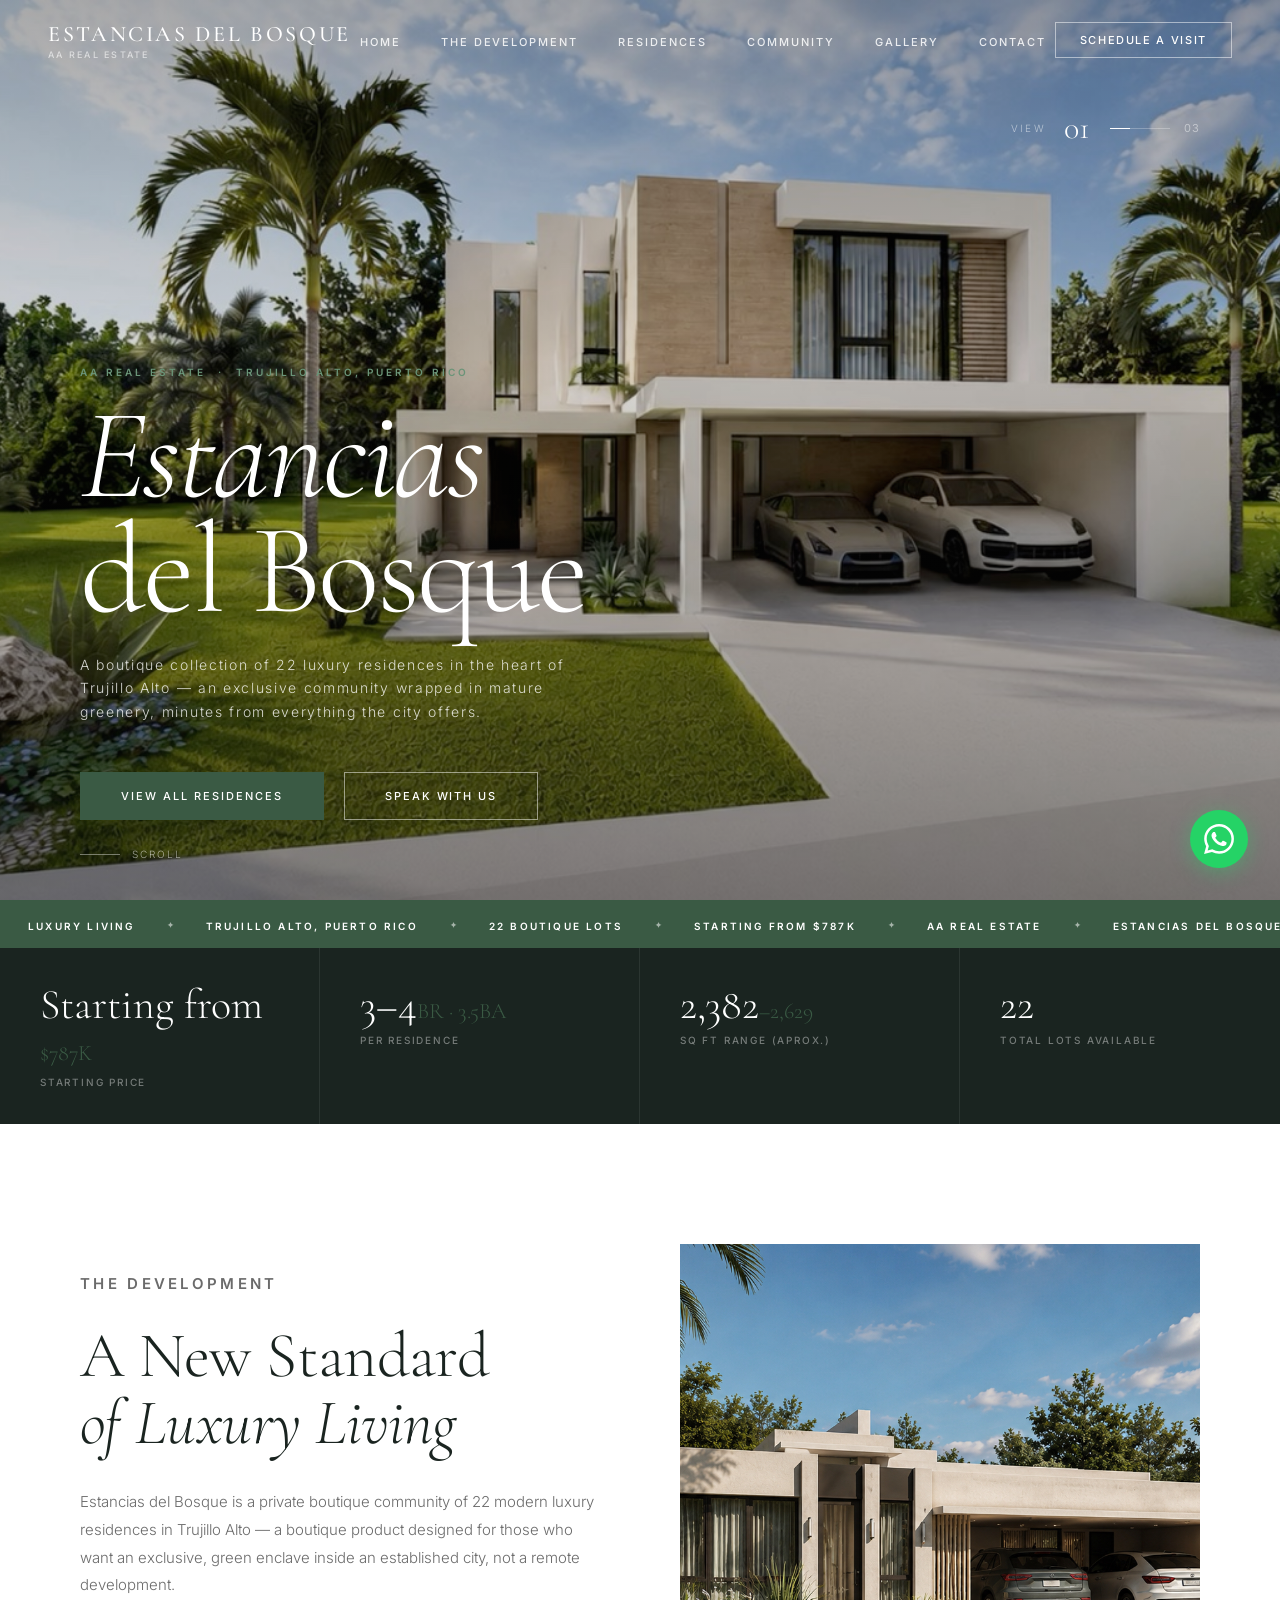
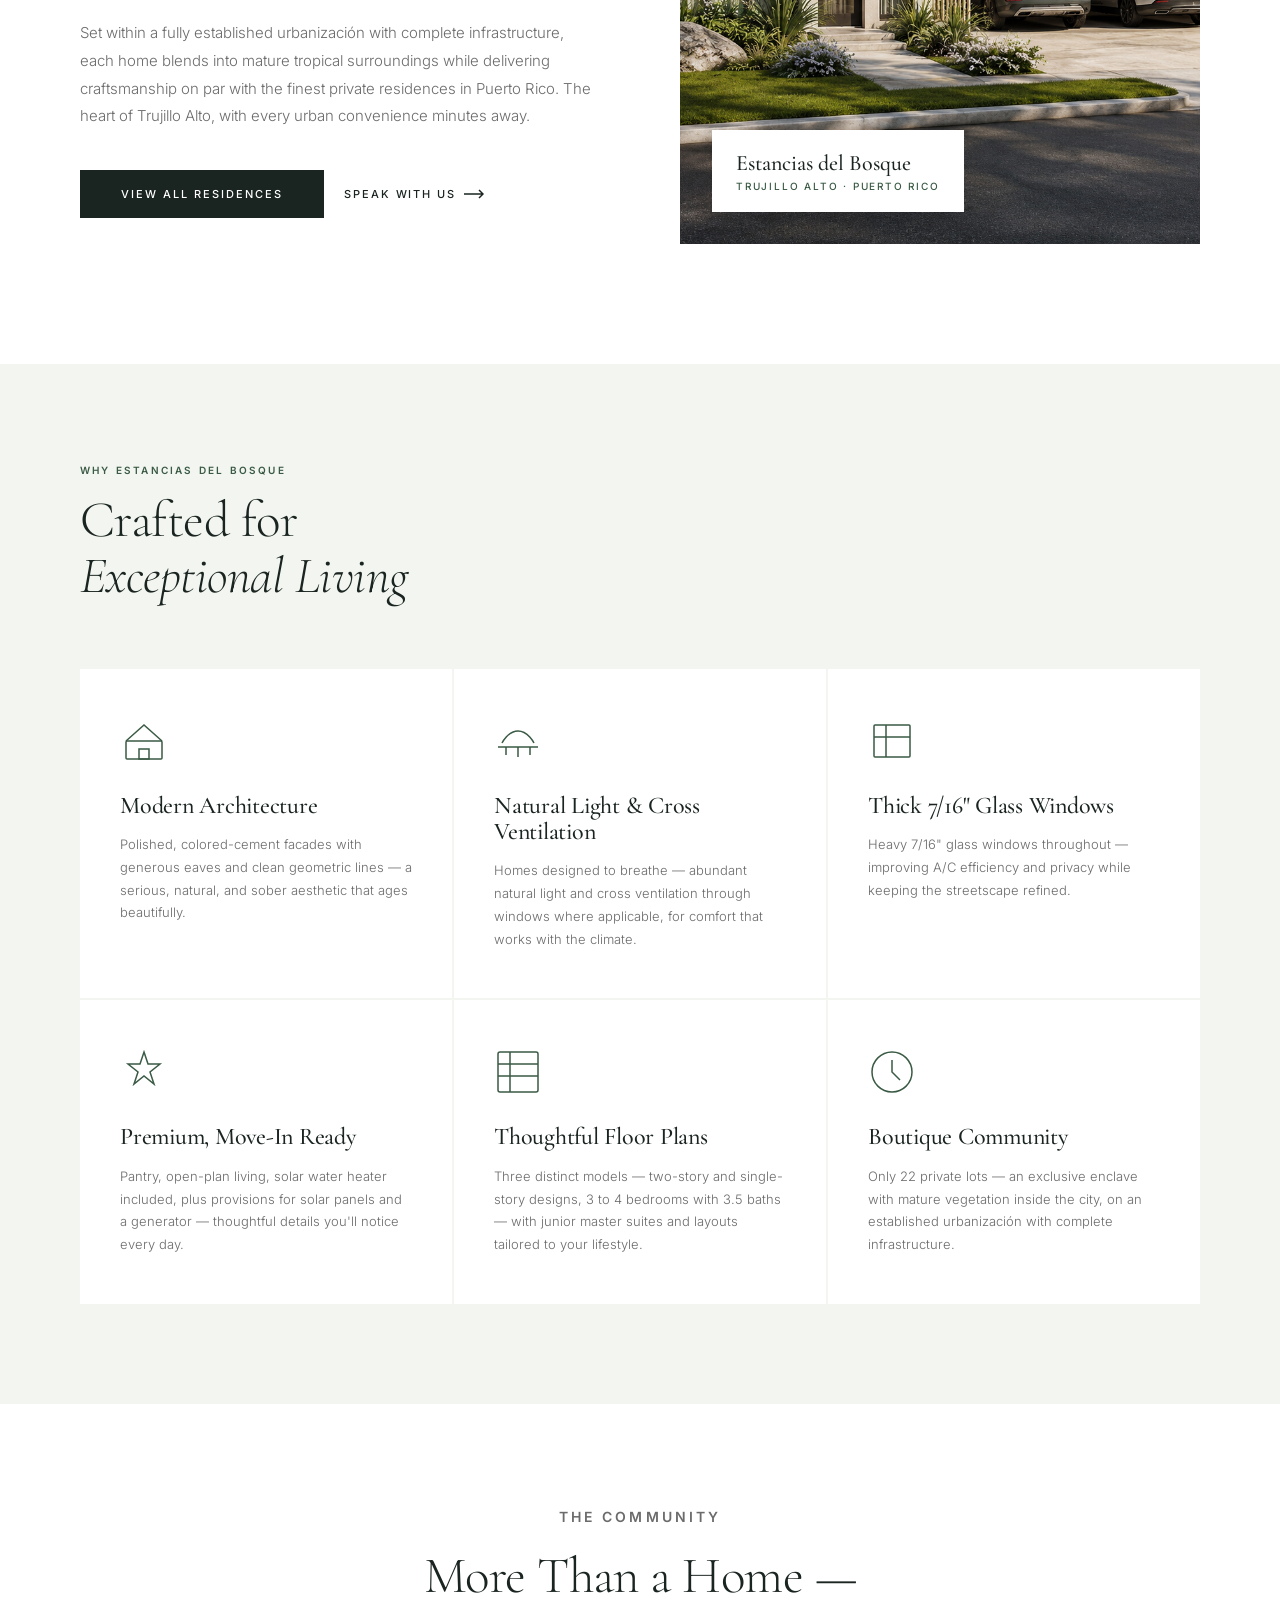
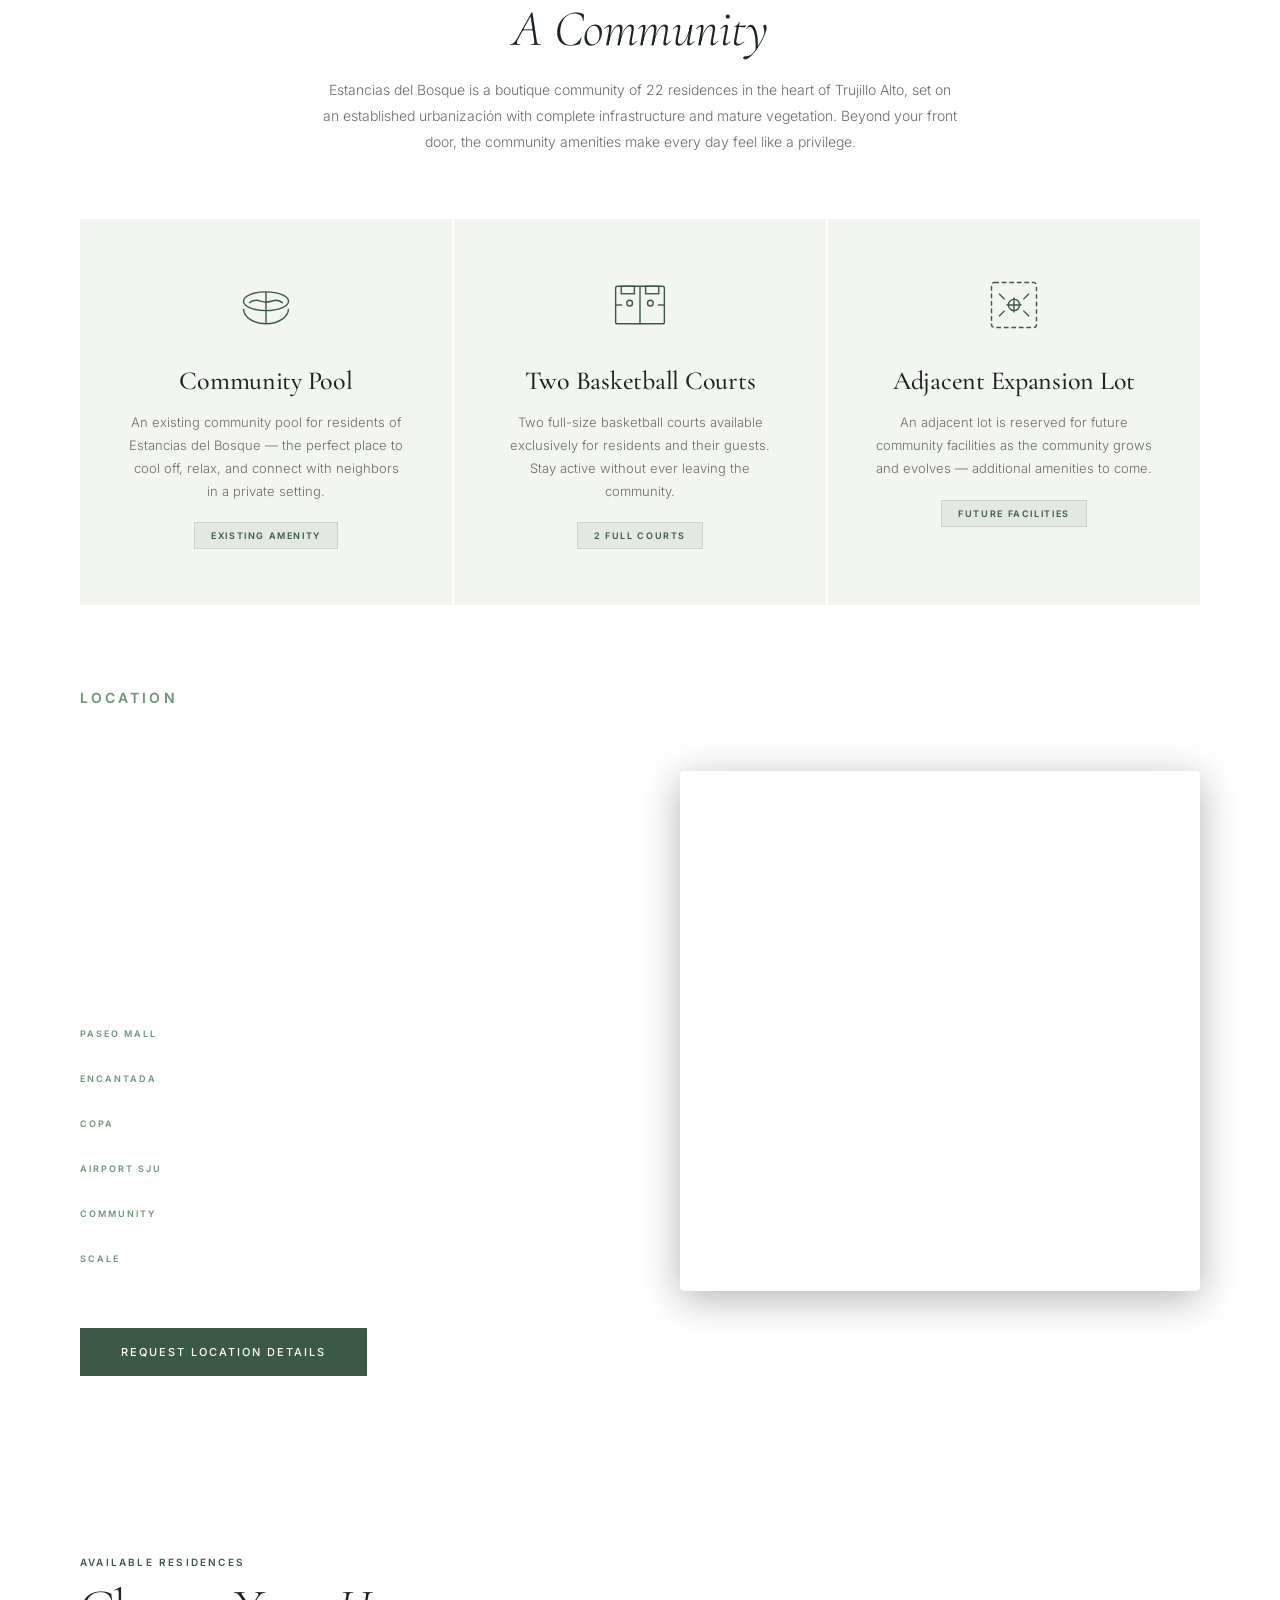
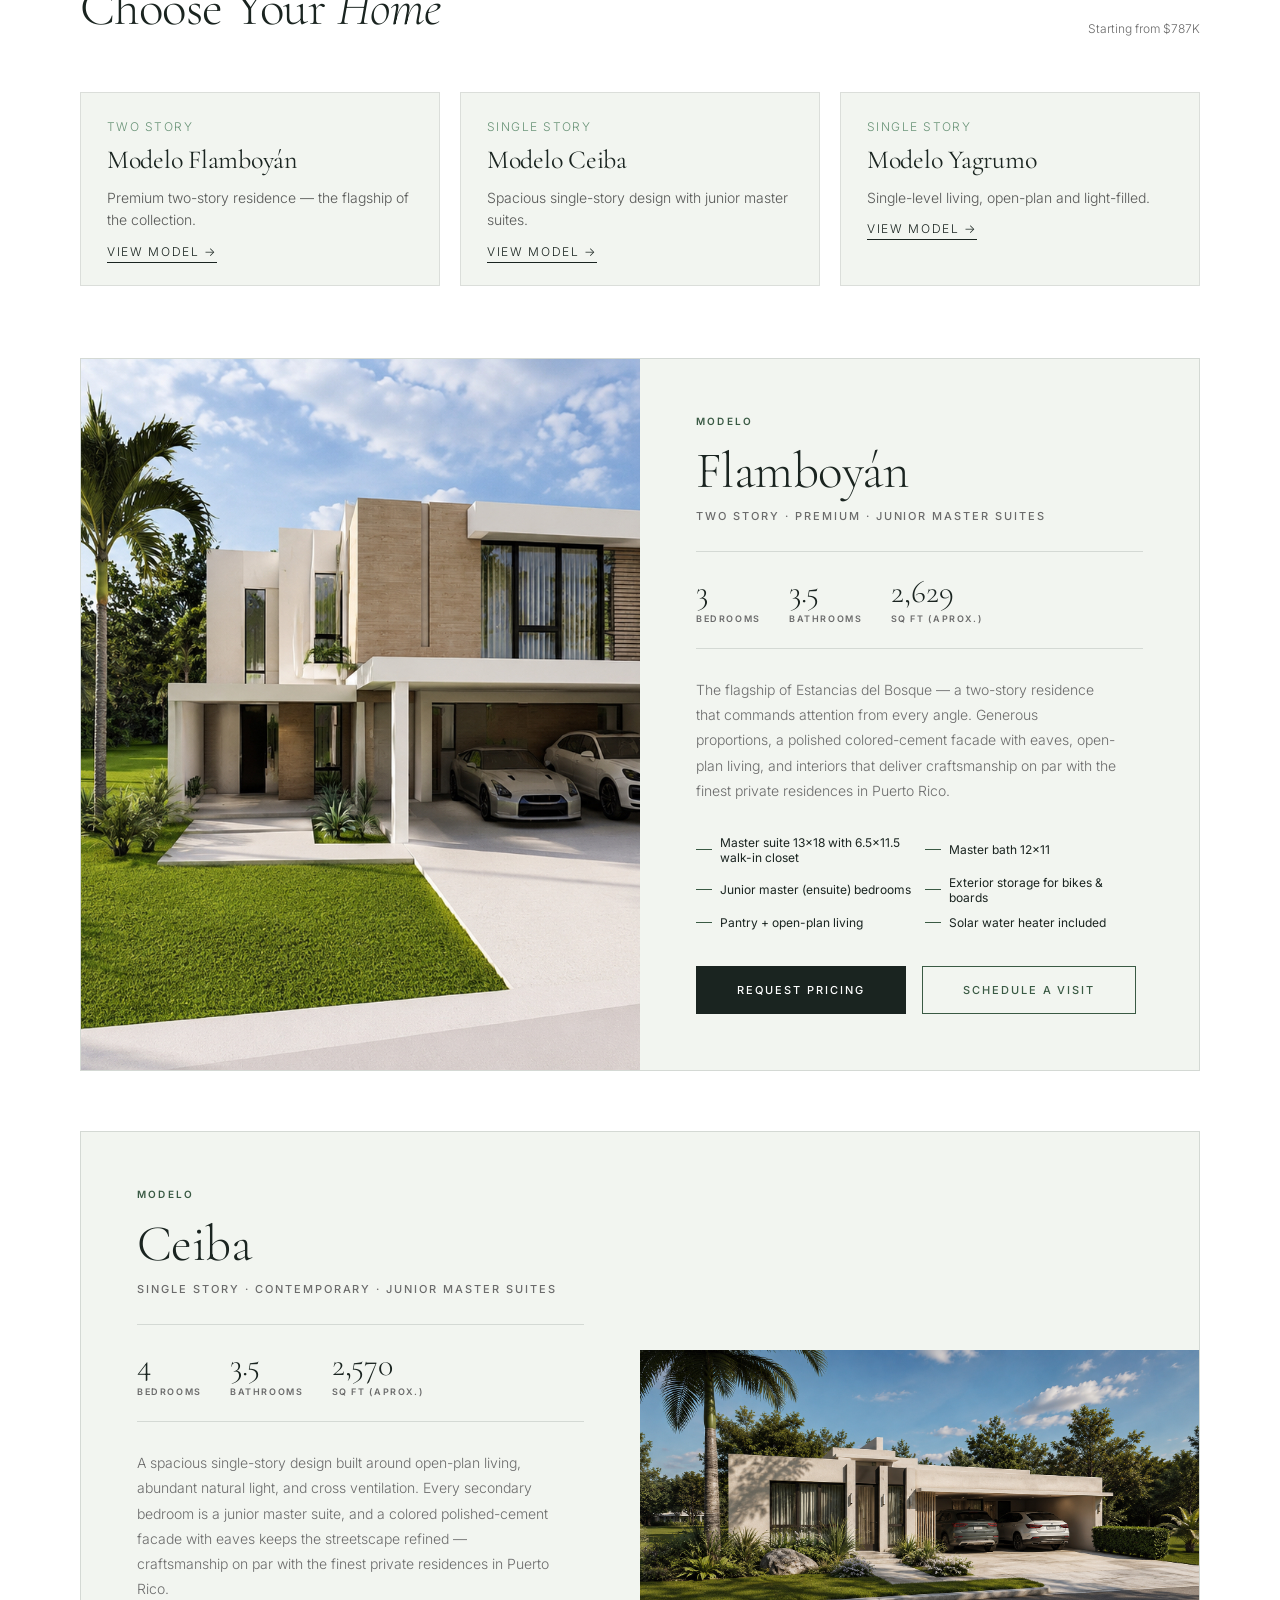
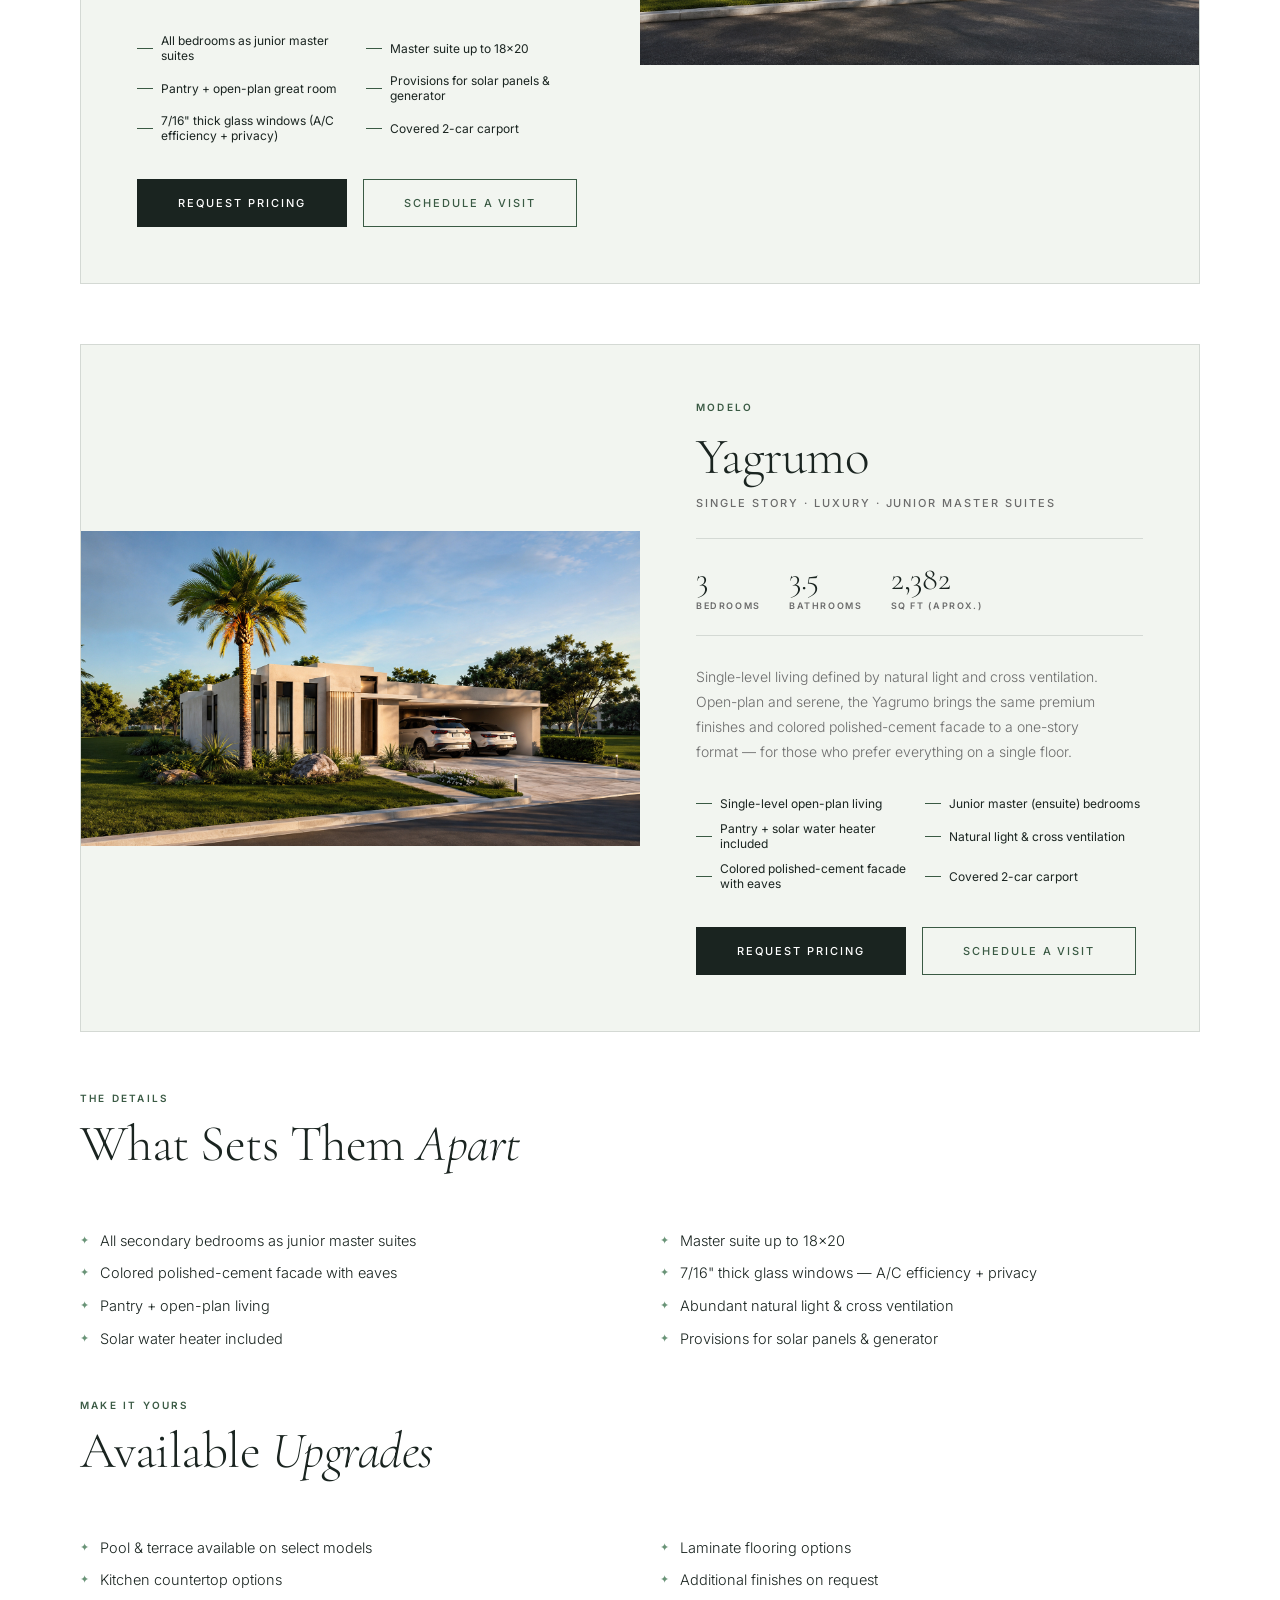
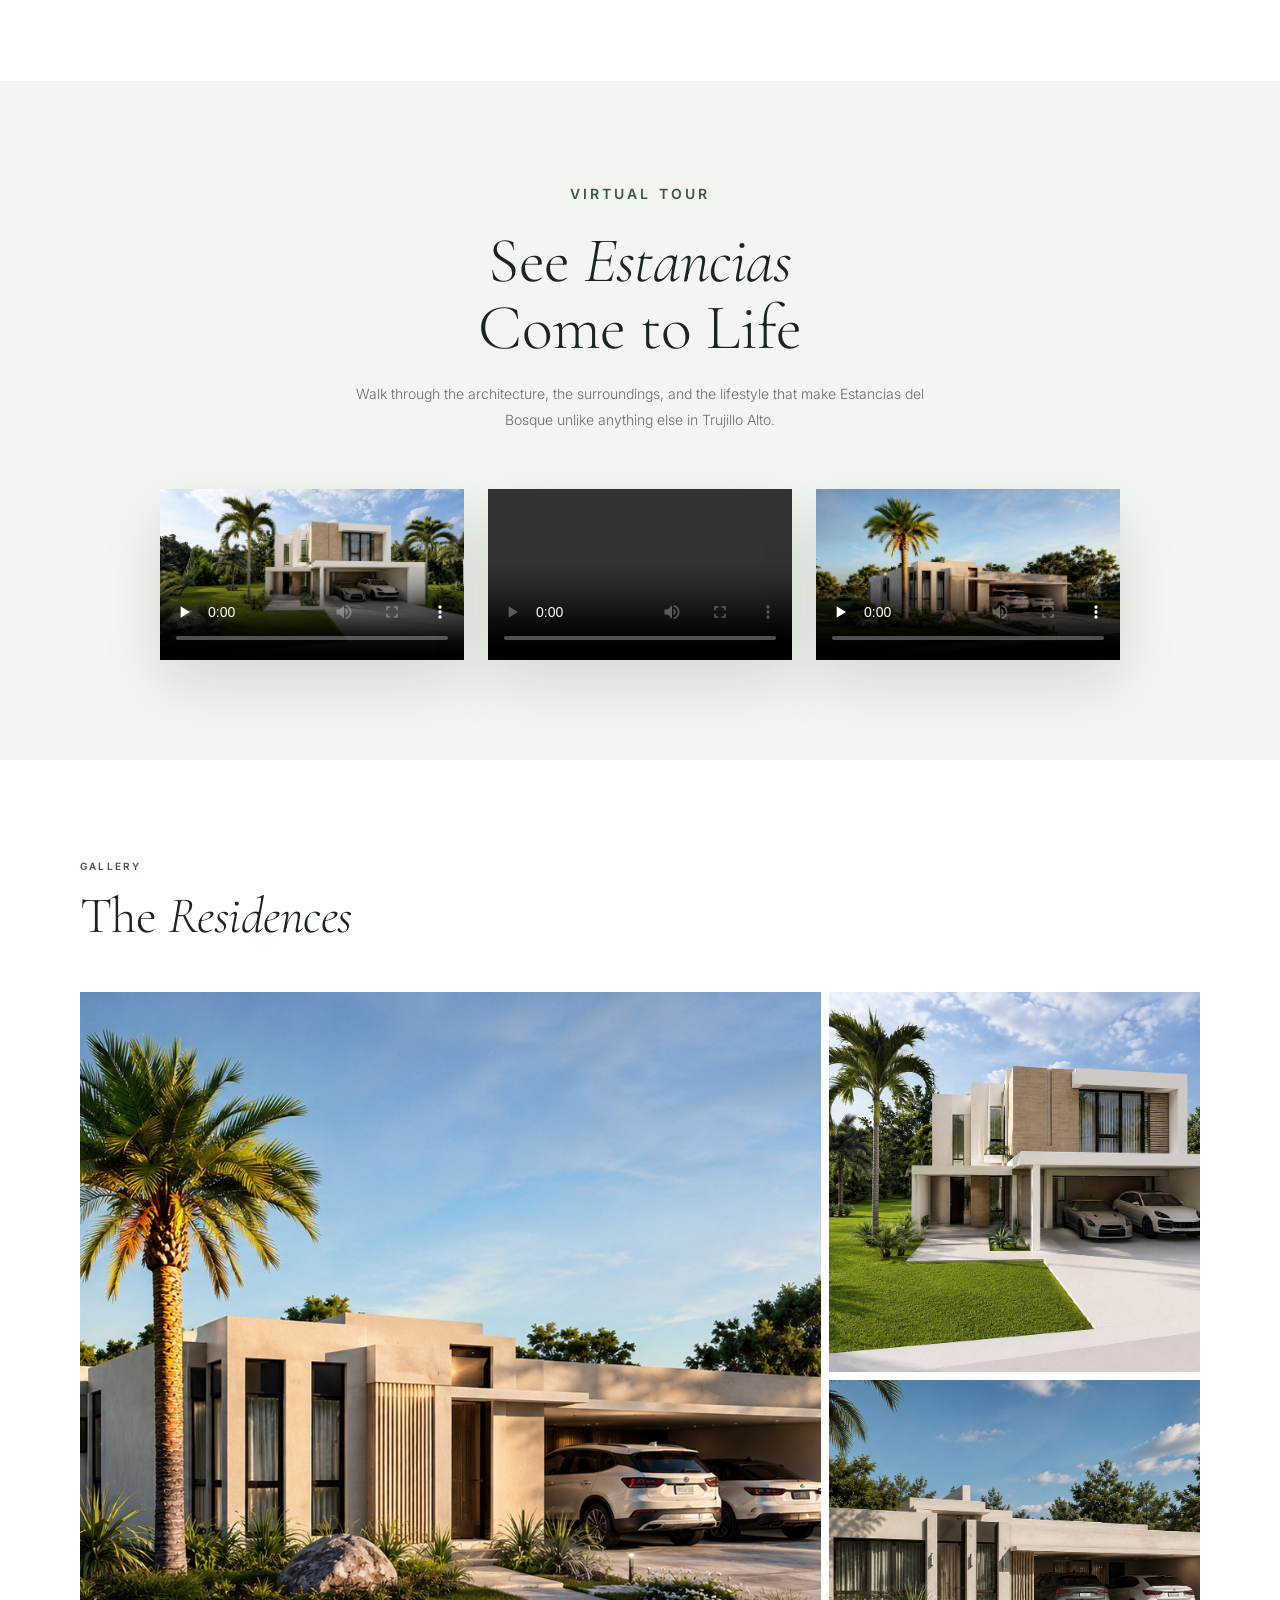
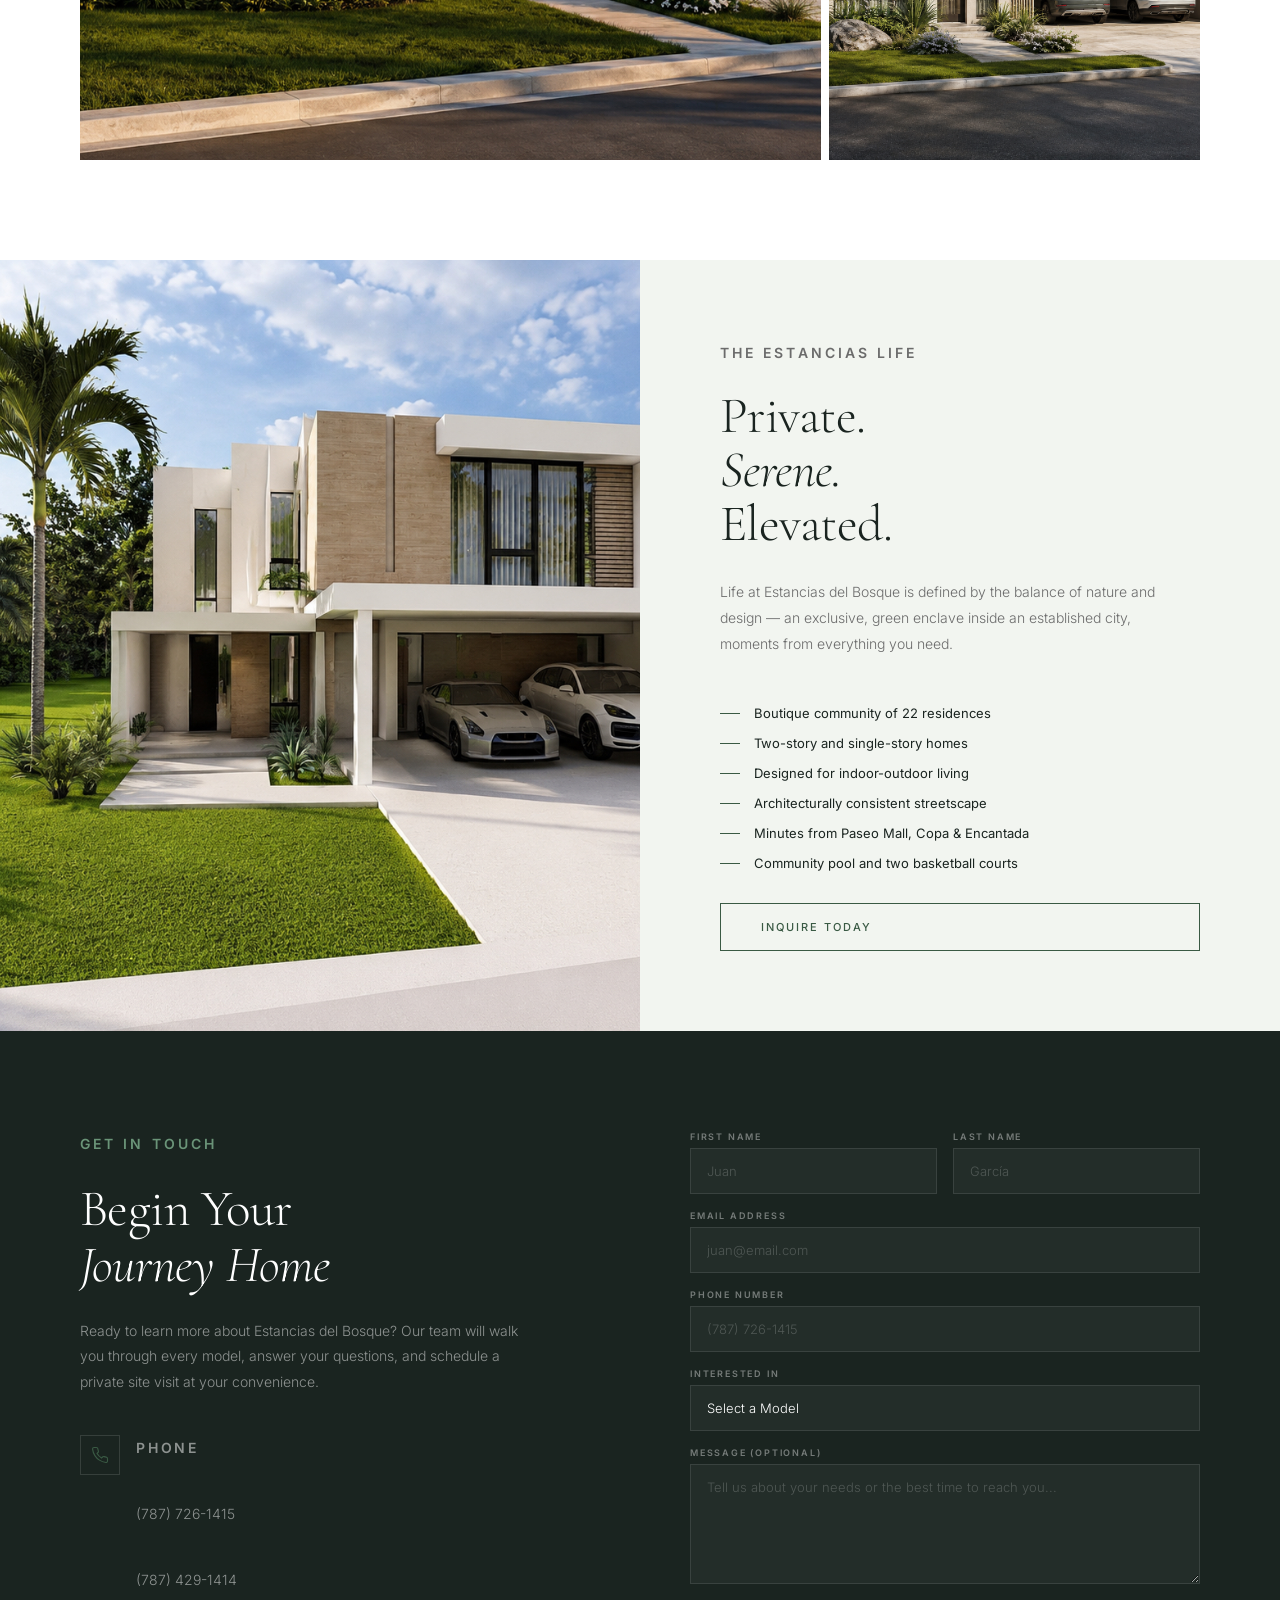
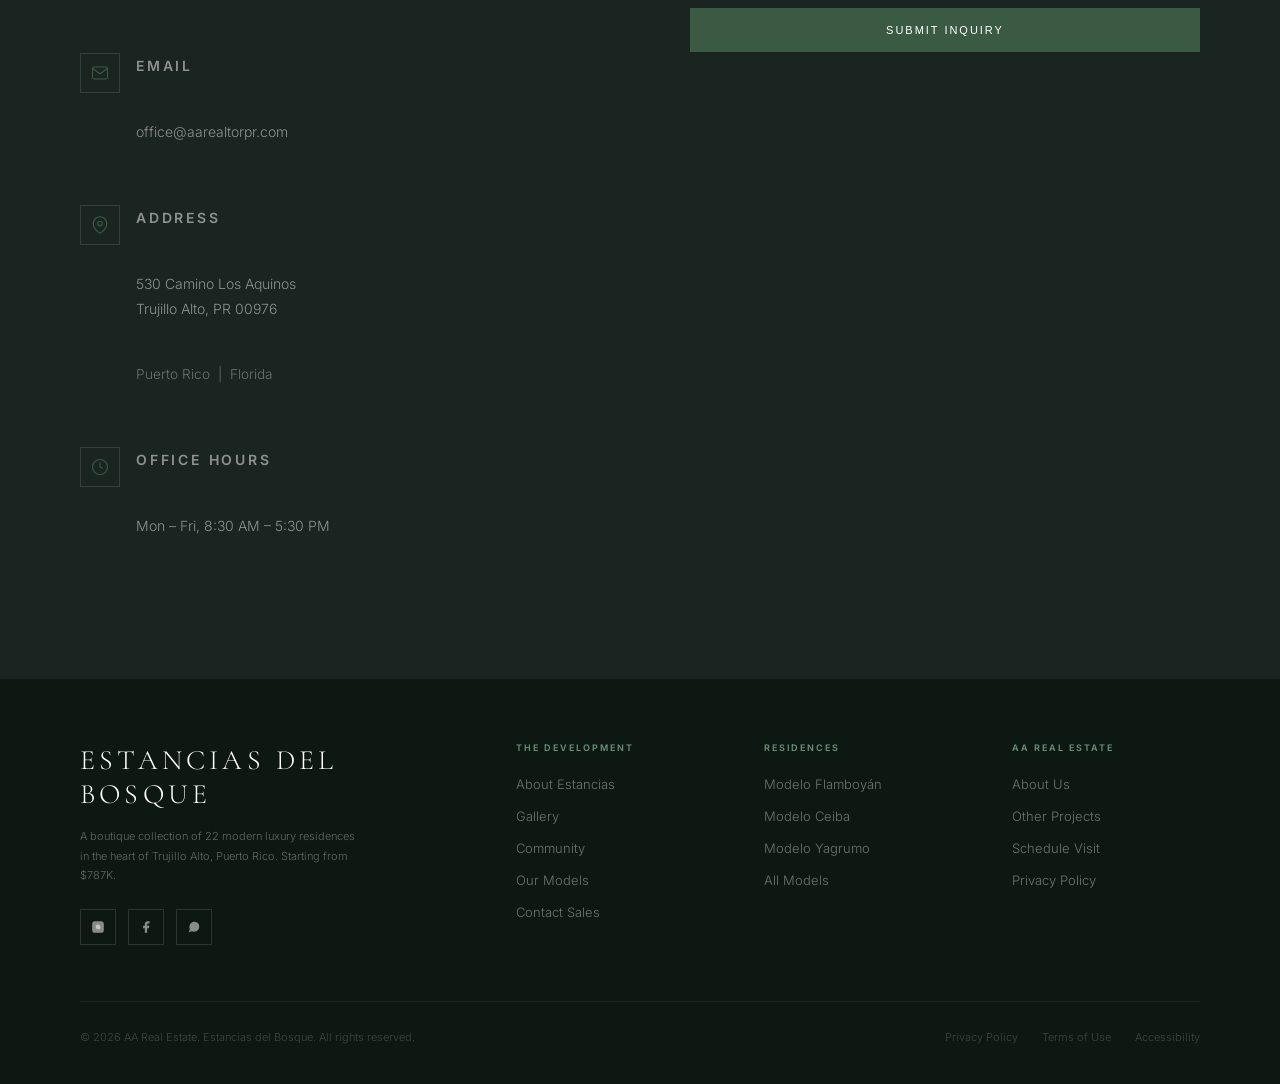
==== index.html @ 3e96c324 "Virtual Tour: remove title text above each video Co-Authored-By: Claude Opus 4.8 <noreply@anthropic." ====
<!DOCTYPE html>
<html lang="en">
<head>
  <meta charset="UTF-8" />
  <meta name="viewport" content="width=device-width, initial-scale=1.0" />
  <title>Estancias del Bosque — Luxury Residences · AA Real Estate</title>
  <meta name="description" content="Estancias del Bosque — A boutique community of 22 modern luxury residences in the heart of Trujillo Alto, Puerto Rico. Starting from $787K. Developed by AA Real Estate." />
  <!-- POR CONFIRMAR: nombre final del proyecto ("Reserve" removido por indicación del cliente) -->
  <link rel="preconnect" href="https://fonts.googleapis.com" />
  <link rel="preconnect" href="https://fonts.gstatic.com" crossorigin />
  <link rel="stylesheet" href="https://fonts.googleapis.com/css2?family=Cormorant+Garamond:ital,wght@0,300;0,400;0,500;0,600;1,300;1,400&family=Inter:wght@300;400;500;600&display=swap" />
  <link rel="stylesheet" href="css/style.css" />
  <link rel="stylesheet" href="css/listings.css" />
</head>
<body id="top">

  <!-- ============ PRELOADER ============ -->
  <div class="preloader" id="preloader">
    <div class="preloader-inner">
      <div class="preloader-logo">
        <span class="pl-el">E</span><span class="pl-el">s</span><span class="pl-el">t</span><span class="pl-el">a</span><span class="pl-el">n</span><span class="pl-el">c</span><span class="pl-el">i</span><span class="pl-el">a</span><span class="pl-el">s</span>
      </div>
      <div class="preloader-sub">del Bosque · AA Real Estate</div>
      <div class="preloader-bar"><div class="preloader-bar-fill" id="preloaderBar"></div></div>
    </div>
  </div>

  <!-- ============ NAVIGATION ============ -->
  <nav class="nav" id="nav">
    <a href="#top" class="nav-logo">
      <span class="nav-logo-main">Estancias del Bosque</span>
      <span class="nav-logo-sub">AA Real Estate</span>
    </a>
    <ul class="nav-links">
      <li><a href="#top">Home</a></li>
      <li><a href="#about">The Development</a></li>
      <li><a href="#residences">Residences</a></li>
      <li><a href="#community">Community</a></li>
      <li><a href="#gallery">Gallery</a></li>
      <li><a href="#contact">Contact</a></li>
    </ul>
    <a href="#contact" class="nav-cta">Schedule a Visit</a>
    <button class="nav-hamburger" id="navHamburger" aria-label="Menu">
      <span></span><span></span><span></span>
    </button>
  </nav>
  <div class="mobile-menu" id="mobileMenu">
    <ul>
      <li><a href="#top" onclick="closeMobile()">Home</a></li>
      <li><a href="#about" onclick="closeMobile()">The Development</a></li>
      <li><a href="#residences" onclick="closeMobile()">Residences</a></li>
      <li><a href="#community" onclick="closeMobile()">Community</a></li>
      <li><a href="#gallery" onclick="closeMobile()">Gallery</a></li>
      <li><a href="#contact" onclick="closeMobile()">Contact</a></li>
      <li><a href="#contact" class="mobile-cta" onclick="closeMobile()">Schedule a Visit</a></li>
    </ul>
  </div>

  <!-- ============ HERO ============ -->
  <section class="hero">
    <video class="hero-video" id="heroVideo" autoplay muted loop playsinline poster="images/tour-two-story-poster.jpg">
      <source src="images/hero.mp4" type="video/mp4">
    </video>
    <div class="hero-slides" id="heroSlides">
      <div class="hero-slide active">
        <img src="images/render-1.jpeg" alt="Estancias del Bosque — Streetscape" />
      </div>
      <div class="hero-slide">
        <img src="images/render-3.jpeg" alt="Estancias del Bosque — Residence" />
      </div>
      <div class="hero-slide">
        <img src="images/render-2.jpeg" alt="Estancias del Bosque — Private Garden" />
      </div>
    </div>
    <div class="hero-overlay"></div>

    <div class="hero-content">
      <p class="hero-eyebrow">AA Real Estate &nbsp;·&nbsp; Trujillo Alto, Puerto Rico</p>
      <h1 class="hero-title"><em>Estancias</em><br>del Bosque</h1>
      <p class="hero-subtitle">A boutique collection of 22 luxury residences in the heart of Trujillo Alto — an exclusive community wrapped in mature greenery, minutes from everything the city offers.</p>
      <div class="hero-actions">
        <a href="#residences" class="btn-primary">View All Residences</a>
        <a href="#contact" class="btn-outline">Speak With Us</a>
      </div>
    </div>

    <div class="hero-scroll">
      <div class="hero-scroll-line"></div>
      Scroll
    </div>

    <!-- Slide counter relocated to top-right with a clear label (was an unlabeled number bottom-right) -->
    <div class="hero-counter hero-counter--top">
      <span class="hero-counter-label">View</span>
      <span class="hero-counter-current" id="heroCounterCurrent">01</span>
      <div class="hero-counter-bar"><div class="hero-counter-progress" id="heroProgress"></div></div>
      <span class="hero-counter-total">03</span>
    </div>

    <div class="hero-dots" style="display:none">
      <button class="hero-dot active" data-slide="0"></button>
      <button class="hero-dot" data-slide="1"></button>
      <button class="hero-dot" data-slide="2"></button>
    </div>
  </section>

  <!-- ============ MARQUEE STRIP ============ -->
  <div class="marquee-strip">
    <div class="marquee-track">
      <span>Luxury Living</span><span class="marquee-dot">✦</span>
      <span>Trujillo Alto, Puerto Rico</span><span class="marquee-dot">✦</span>
      <span>22 Boutique Lots</span><span class="marquee-dot">✦</span>
      <span>Starting from $787K</span><span class="marquee-dot">✦</span>
      <span>AA Real Estate</span><span class="marquee-dot">✦</span>
      <span>Estancias del Bosque</span><span class="marquee-dot">✦</span>
      <span>Luxury Living</span><span class="marquee-dot">✦</span>
      <span>Trujillo Alto, Puerto Rico</span><span class="marquee-dot">✦</span>
      <span>22 Boutique Lots</span><span class="marquee-dot">✦</span>
      <span>Starting from $787K</span><span class="marquee-dot">✦</span>
      <span>AA Real Estate</span><span class="marquee-dot">✦</span>
      <span>Estancias del Bosque</span><span class="marquee-dot">✦</span>
    </div>
  </div>

  <!-- ============ STATS BAR ============ -->
  <div class="stats-bar">
    <div class="stat-item fade-up">
      <div class="stat-number">Starting from <span>$787K</span></div>
      <div class="stat-label">Starting Price</div>
    </div>
    <div class="stat-item fade-up">
      <div class="stat-number">3–4<span>BR · 3.5BA</span></div>
      <div class="stat-label">Per Residence</div>
    </div>
    <div class="stat-item fade-up">
      <div class="stat-number">2,382<span>–2,629</span></div>
      <div class="stat-label">Sq Ft Range (aprox.)</div>
    </div>
    <div class="stat-item fade-up">
      <div class="stat-number">22</div>
      <div class="stat-label">Total Lots Available</div>
    </div>
  </div>

  <!-- ============ PROJECT PERSPECTIVE — 3 houses together ============ -->
  <!-- POR CONFIRMAR: reemplazar con foto/video real de las 3 casas juntas (perspectiva del proyecto completo) -->
  <section class="intro" id="about">
    <div class="intro-text fade-up">
      <p class="section-label">The Development</p>
      <h2>A New Standard<br><em>of Luxury Living</em></h2>
      <p>Estancias del Bosque is a private boutique community of 22 modern luxury residences in Trujillo Alto — a boutique product designed for those who want an exclusive, green enclave inside an established city, not a remote development.</p>
      <p>Set within a fully established urbanización with complete infrastructure, each home blends into mature tropical surroundings while delivering craftsmanship on par with the finest private residences in Puerto Rico. The heart of Trujillo Alto, with every urban convenience minutes away.</p>
      <div class="intro-cta">
        <a href="#residences" class="btn-dark">View All Residences</a>
        <a href="#contact" class="link-arrow">
          Speak With Us
          <svg width="20" height="10" viewBox="0 0 20 10" fill="none" xmlns="http://www.w3.org/2000/svg"><path d="M0 5H19M15 1L19 5L15 9" stroke="currentColor" stroke-width="1.5"/></svg>
        </a>
      </div>
    </div>
    <div class="intro-image fade-up">
       <!-- POR CONFIRMAR: sustituir por la foto/video real de las 3 casas juntas. collection-cover.jpg NO se usa: tiene "Reserve" y marca de agua incrustadas. -->
       <img loading="lazy" decoding="async" src="images/render-3.jpeg" alt="Estancias del Bosque — Residence" />
      <div class="intro-image-badge">
        <span class="intro-image-badge-title">Estancias del Bosque</span>
        <span class="intro-image-badge-sub">Trujillo Alto · Puerto Rico</span>
      </div>
    </div>
  </section>

  <!-- ============ FEATURES ============ -->
  <section class="features">
    <div class="features-header">
      <div>
        <p class="section-label">Why Estancias del Bosque</p>
        <h2>Crafted for<br><em>Exceptional Living</em></h2>
      </div>
    </div>
    <div class="features-grid">
      <div class="feature-card fade-up">
        <div class="feature-icon">
          <svg viewBox="0 0 48 48" xmlns="http://www.w3.org/2000/svg">
            <rect x="6" y="24" width="36" height="18" rx="1"/>
            <path d="M6 24L24 8L42 24"/>
            <rect x="19" y="32" width="10" height="10"/>
          </svg>
        </div>
        <h3>Modern Architecture</h3>
        <p>Polished, colored-cement facades with generous eaves and clean geometric lines — a serious, natural, and sober aesthetic that ages beautifully.</p>
      </div>
      <div class="feature-card fade-up">
        <div class="feature-icon">
          <svg viewBox="0 0 48 48" xmlns="http://www.w3.org/2000/svg">
            <path d="M8 26C8 26 14 14 24 14C34 14 40 26 40 26"/>
            <path d="M4 30H44M12 30V38M24 30V40M36 30V38"/>
          </svg>
        </div>
        <h3>Natural Light &amp; Cross Ventilation</h3>
        <p>Homes designed to breathe — abundant natural light and cross ventilation through windows where applicable, for comfort that works with the climate.</p>
      </div>
      <div class="feature-card fade-up">
        <div class="feature-icon">
          <svg viewBox="0 0 48 48" xmlns="http://www.w3.org/2000/svg">
            <rect x="6" y="8" width="36" height="32" rx="1"/>
            <path d="M6 20H42M18 8V40"/>
          </svg>
        </div>
        <h3>Thick 7/16&quot; Glass Windows</h3>
        <p>Heavy 7/16" glass windows throughout — improving A/C efficiency and privacy while keeping the streetscape refined.</p>
      </div>
      <div class="feature-card fade-up">
        <div class="feature-icon">
          <svg viewBox="0 0 48 48" xmlns="http://www.w3.org/2000/svg">
            <path d="M24 4L28 16H40L30 24L34 36L24 28L14 36L18 24L8 16H20L24 4Z"/>
          </svg>
        </div>
        <h3>Premium, Move-In Ready</h3>
        <p>Pantry, open-plan living, solar water heater included, plus provisions for solar panels and a generator — thoughtful details you'll notice every day.</p>
      </div>
      <div class="feature-card fade-up">
        <div class="feature-icon">
          <svg viewBox="0 0 48 48" xmlns="http://www.w3.org/2000/svg">
            <rect x="4" y="4" width="40" height="40" rx="2"/>
            <path d="M4 16H44M16 4V44M4 28H44"/>
          </svg>
        </div>
        <h3>Thoughtful Floor Plans</h3>
        <p>Three distinct models — two-story and single-story designs, 3 to 4 bedrooms with 3.5 baths — with junior master suites and layouts tailored to your lifestyle.</p>
      </div>
      <div class="feature-card fade-up">
        <div class="feature-icon">
          <svg viewBox="0 0 48 48" xmlns="http://www.w3.org/2000/svg">
            <path d="M24 44C35.046 44 44 35.046 44 24C44 12.954 35.046 4 24 4C12.954 4 4 12.954 4 24C4 35.046 12.954 44 24 44Z"/>
            <path d="M24 12V24L32 32"/>
          </svg>
        </div>
        <h3>Boutique Community</h3>
        <p>Only 22 private lots — an exclusive enclave with mature vegetation inside the city, on an established urbanización with complete infrastructure.</p>
      </div>
    </div>
  </section>

  <!-- ============ COMMUNITY ============ -->
  <section class="community" id="community">
    <div class="community-inner">
      <div class="community-header fade-up">
        <p class="section-label">The Community</p>
        <h2>More Than a Home —<br><em>A Community</em></h2>
        <p>Estancias del Bosque is a boutique community of 22 residences in the heart of Trujillo Alto, set on an established urbanización with complete infrastructure and mature vegetation. Beyond your front door, the community amenities make every day feel like a privilege.</p>
      </div>
      <div class="community-grid">
        <div class="community-card fade-up">
          <div class="community-icon">
            <svg viewBox="0 0 64 64" xmlns="http://www.w3.org/2000/svg">
              <path d="M8 36c0 8.837 10.745 16 24 16s24-7.163 24-16"/>
              <ellipse cx="32" cy="28" rx="24" ry="10"/>
              <path d="M14 30c2-2 5-3 8-3s6 2 10 2 8-2 10-2 6 1 8 3"/>
              <line x1="32" y1="18" x2="32" y2="52"/>
            </svg>
          </div>
          <h3>Community Pool</h3>
          <p>An existing community pool for residents of Estancias del Bosque — the perfect place to cool off, relax, and connect with neighbors in a private setting.</p>
          <span class="community-badge">Existing Amenity</span>
        </div>
        <div class="community-card fade-up">
          <div class="community-icon">
            <svg viewBox="0 0 64 64" xmlns="http://www.w3.org/2000/svg">
              <rect x="6" y="12" width="52" height="40" rx="2"/>
              <line x1="32" y1="12" x2="32" y2="52"/>
              <rect x="12" y="12" width="14" height="8"/>
              <rect x="38" y="12" width="14" height="8"/>
              <line x1="6" y1="32" x2="13" y2="32"/>
              <line x1="51" y1="32" x2="58" y2="32"/>
              <circle cx="21" cy="30" r="3"/>
              <circle cx="43" cy="30" r="3"/>
            </svg>
          </div>
          <h3>Two Basketball Courts</h3>
          <p>Two full-size basketball courts available exclusively for residents and their guests. Stay active without ever leaving the community.</p>
          <span class="community-badge">2 Full Courts</span>
        </div>
        <div class="community-card fade-up">
          <div class="community-icon">
            <svg viewBox="0 0 64 64" xmlns="http://www.w3.org/2000/svg">
              <rect x="8" y="8" width="48" height="48" rx="3" stroke-dasharray="5 3"/>
              <path d="M24 32h16M32 24v16"/>
              <circle cx="32" cy="32" r="6"/>
              <path d="M16 20l6 6M48 20l-6 6M16 44l6-6M48 44l-6-6"/>
            </svg>
          </div>
          <h3>Adjacent Expansion Lot</h3>
          <p>An adjacent lot is reserved for future community facilities as the community grows and evolves — additional amenities to come.</p>
          <span class="community-badge">Future Facilities</span>
        </div>
      </div>

      <!-- MINUTES TO POINTS OF INTEREST — kept in-flow so it's never lost when browsing models -->
      <div class="location-inner" style="margin-top:80px">
        <div class="location-text fade-up">
          <p class="section-label" style="color:var(--gold-light)">Location</p>
          <h2>The <em>Heart of</em><br>Trujillo Alto</h2>
          <p>Not a remote mountain development — a centrally located community with immediate access to everything the metro area offers, surrounded by an established neighborhood.</p>
          <ul class="location-list">
            <li><span class="loc-label">Paseo Mall</span><span class="loc-value">5 minutes away</span></li>
            <li><span class="loc-label">Encantada</span><span class="loc-value">5 minutes away</span></li>
            <li><span class="loc-label">Copa</span><span class="loc-value">10 minutes away</span></li>
            <li><span class="loc-label">Airport SJU</span><span class="loc-value">Easy direct access</span></li>
            <li><span class="loc-label">Community</span><span class="loc-value">Established urbanización · full infrastructure</span></li>
            <li><span class="loc-label">Scale</span><span class="loc-value">Boutique 22 lots vs. mass developments</span></li>
          </ul>
          <a href="#contact" class="btn-primary" style="margin-top:8px">Request Location Details</a>
        </div>
        <div class="location-visual fade-up">
          <div class="location-map">
            <iframe
              src="https://www.google.com/maps?q=530+Camino+Los+Aquinos,+Trujillo+Alto,+PR+00976&output=embed"
              width="100%"
              height="100%"
              style="border:0; border-radius:4px;"
              allowfullscreen=""
              loading="lazy"
              referrerpolicy="no-referrer-when-downgrade"
              title="Estancias del Bosque Location">
            </iframe>
          </div>
        </div>
      </div>
    </div>
  </section>

  <!-- ============ RESIDENCES (catalog + detail, single page) ============ -->
  <section class="listings-section" id="residences">
    <div class="listings-section-header fade-up">
      <div>
        <p class="section-label">Available Residences</p>
        <h2>Choose Your <em>Home</em></h2>
      </div>
      <span class="listings-count">Starting from $787K</span>
    </div>

    <!-- ALWAYS-VISIBLE CATALOG with availability labels -->
    <!-- POR CONFIRMAR: disponibilidad y fechas exactas por modelo -->
    <div class="catalog-strip">
      <div class="catalog-card fade-up">
        <span class="catalog-meta">Two Story</span>
        <h3>Modelo Flamboyán</h3>
        <p style="font-size:14px;color:rgba(20,20,20,0.7);line-height:1.6;margin:0;">Premium two-story residence — the flagship of the collection.</p>
        <a class="catalog-link" href="#flamboyan">View Model →</a>
      </div>
      <div class="catalog-card fade-up">
        <span class="catalog-meta">Single Story</span>
        <h3>Modelo Ceiba</h3>
        <p style="font-size:14px;color:rgba(20,20,20,0.7);line-height:1.6;margin:0;">Spacious single-story design with junior master suites.</p>
        <a class="catalog-link" href="#ceiba">View Model →</a>
      </div>
      <div class="catalog-card fade-up">
        <span class="catalog-meta">Single Story</span>
        <h3>Modelo Yagrumo</h3>
        <p style="font-size:14px;color:rgba(20,20,20,0.7);line-height:1.6;margin:0;">Single-level living, open-plan and light-filled.</p>
        <a class="catalog-link" href="#yagrumo">View Model →</a>
      </div>
    </div>
    <!-- POR CONFIRMAR: el cliente indicó que hay DOS modelos de 2 pisos y UNO de 1 piso, y que el metraje/pisos exacto por modelo se validará. Arriba se ordenó 2 pisos primero. Ajustar identidades reales cuando se confirmen. -->

    <!-- MODELO FLAMBOYÁN (2 pisos) -->
    <div class="listing-card-large fade-up" id="flamboyan" data-model="flamboyan">
      <div class="listing-card-large-img">
         <video src="images/tour-two-story.mp4" poster="images/render-2.jpeg" autoplay muted loop playsinline
                style="width:100%;height:100%;object-fit:cover;display:block;"></video>
      </div>
      <div class="listing-card-large-body">
        <p class="section-label">Modelo</p>
        <h2>Flamboyán</h2>
        <p class="listing-card-type">Two Story · Premium · Junior Master Suites</p>
        <div class="listing-specs">
          <div class="listing-spec"><span class="listing-spec-value">3</span><span class="listing-spec-label">Bedrooms</span></div>
          <div class="listing-spec"><span class="listing-spec-value">3.5</span><span class="listing-spec-label">Bathrooms</span></div>
          <div class="listing-spec"><span class="listing-spec-value">2,629</span><span class="listing-spec-label">Sq Ft (aprox.)</span></div>
        </div>
        <p class="listing-description">The flagship of Estancias del Bosque — a two-story residence that commands attention from every angle. Generous proportions, a polished colored-cement facade with eaves, open-plan living, and interiors that deliver craftsmanship on par with the finest private residences in Puerto Rico.</p>
        <ul class="listing-highlights">
          <li>Master suite 13×18 with 6.5×11.5 walk-in closet</li>
          <li>Master bath 12×11</li>
          <li>Junior master (ensuite) bedrooms</li>
          <li>Exterior storage for bikes &amp; boards</li>
          <li>Pantry + open-plan living</li>
          <li>Solar water heater included</li>
        </ul>
        <div class="listing-actions">
          <a href="#contact" class="btn-dark">Request Pricing</a>
          <a href="#contact" class="btn-gold-outline">Schedule a Visit</a>
        </div>
      </div>
    </div>

    <!-- MODELO CEIBA (2 pisos) -->
    <div class="listing-card-large reverse fade-up" id="ceiba" data-model="ceiba">
      <div class="listing-card-large-img">
         <img loading="lazy" decoding="async" src="images/render-3.jpeg" alt="Modelo Ceiba — Estancias del Bosque (single-story)" />
      </div>
      <div class="listing-card-large-body">
        <p class="section-label">Modelo</p>
        <h2>Ceiba</h2>
        <p class="listing-card-type">Single Story · Contemporary · Junior Master Suites</p>
        <div class="listing-specs">
          <div class="listing-spec"><span class="listing-spec-value">4</span><span class="listing-spec-label">Bedrooms</span></div>
          <div class="listing-spec"><span class="listing-spec-value">3.5</span><span class="listing-spec-label">Bathrooms</span></div>
          <div class="listing-spec"><span class="listing-spec-value">2,570</span><span class="listing-spec-label">Sq Ft (aprox.)</span></div>
        </div>
        <p class="listing-description">A spacious single-story design built around open-plan living, abundant natural light, and cross ventilation. Every secondary bedroom is a junior master suite, and a colored polished-cement facade with eaves keeps the streetscape refined — craftsmanship on par with the finest private residences in Puerto Rico.</p>
        <ul class="listing-highlights">
          <li>All bedrooms as junior master suites</li>
          <li>Master suite up to 18×20</li>
          <li>Pantry + open-plan great room</li>
          <li>Provisions for solar panels &amp; generator</li>
          <li>7/16" thick glass windows (A/C efficiency + privacy)</li>
          <li>Covered 2-car carport</li>
        </ul>
        <div class="listing-actions">
          <a href="#contact" class="btn-dark">Request Pricing</a>
          <a href="#contact" class="btn-gold-outline">Schedule a Visit</a>
        </div>
      </div>
    </div>

    <!-- MODELO YAGRUMO (1 piso) -->
    <div class="listing-card-large fade-up" id="yagrumo" data-model="yagrumo">
      <div class="listing-card-large-img">
         <img loading="lazy" decoding="async" src="images/render-1.jpeg" alt="Modelo Yagrumo — Estancias del Bosque (single-story)" />
      </div>
      <div class="listing-card-large-body">
        <p class="section-label">Modelo</p>
        <h2>Yagrumo</h2>
        <p class="listing-card-type">Single Story · Luxury · Junior Master Suites</p>
        <div class="listing-specs">
          <div class="listing-spec"><span class="listing-spec-value">3</span><span class="listing-spec-label">Bedrooms</span></div>
          <div class="listing-spec"><span class="listing-spec-value">3.5</span><span class="listing-spec-label">Bathrooms</span></div>
          <div class="listing-spec"><span class="listing-spec-value">2,382</span><span class="listing-spec-label">Sq Ft (aprox.)</span></div>
        </div>
        <p class="listing-description">Single-level living defined by natural light and cross ventilation. Open-plan and serene, the Yagrumo brings the same premium finishes and colored polished-cement facade to a one-story format — for those who prefer everything on a single floor.</p>
        <ul class="listing-highlights">
          <li>Single-level open-plan living</li>
          <li>Junior master (ensuite) bedrooms</li>
          <li>Pantry + solar water heater included</li>
          <li>Natural light &amp; cross ventilation</li>
          <li>Colored polished-cement facade with eaves</li>
          <li>Covered 2-car carport</li>
        </ul>
        <div class="listing-actions">
          <a href="#contact" class="btn-dark">Request Pricing</a>
          <a href="#contact" class="btn-gold-outline">Schedule a Visit</a>
        </div>
      </div>
    </div>

    <!-- DIFFERENTIATORS + UPGRADES -->
    <div class="listings-section-header fade-up" style="margin-top:20px">
      <div>
        <p class="section-label">The Details</p>
        <h2>What Sets Them <em>Apart</em></h2>
      </div>
    </div>
    <ul class="spec-columns fade-up">
      <li>All secondary bedrooms as junior master suites</li>
      <li>Master suite up to 18×20</li>
      <li>Colored polished-cement facade with eaves</li>
      <li>7/16" thick glass windows — A/C efficiency + privacy</li>
      <li>Pantry + open-plan living</li>
      <li>Abundant natural light &amp; cross ventilation</li>
      <li>Solar water heater included</li>
      <li>Provisions for solar panels &amp; generator</li>
    </ul>
    <div class="listings-section-header fade-up" style="margin-top:48px">
      <div>
        <p class="section-label">Make It Yours</p>
        <h2>Available <em>Upgrades</em></h2>
      </div>
    </div>
    <ul class="spec-columns fade-up">
      <li>Pool &amp; terrace available on select models</li>
      <li>Laminate flooring options</li>
      <li>Kitchen countertop options</li>
      <li>Additional finishes on request</li>
    </ul>
  </section>

  <!-- ============ VIDEO TOUR (per-model) ============ -->
  <section class="video-tour">
    <div class="video-tour-inner fade-up">
      <div class="video-tour-header">
        <p class="section-label" style="color:var(--gold)">Virtual Tour</p>
        <h2>See <em>Estancias</em><br>Come to Life</h2>
        <p>Walk through the architecture, the surroundings, and the lifestyle that make Estancias del Bosque unlike anything else in Trujillo Alto.</p>
      </div>
      <div class="tour-models">
        <figure class="tour-model-card fade-up">
          <video controls preload="none" playsinline poster="images/tour-two-story-poster.jpg">
            <source src="images/tour-two-story.mp4" type="video/mp4">
          </video>
        </figure>
        <figure class="tour-model-card fade-up">
          <video controls preload="metadata" playsinline>
            <source src="images/ceibavideo-1.mp4" type="video/mp4">
          </video>
        </figure>
        <figure class="tour-model-card fade-up">
          <video controls preload="none" playsinline poster="images/tour-single-story-poster.jpg">
            <source src="images/tour-single-story.mp4" type="video/mp4">
          </video>
        </figure>
      </div>
    </div>
  </section>

  <!-- ============ GALLERY ============ -->
  <section class="gallery" id="gallery">
    <div class="gallery-header fade-up">
      <div>
        <p class="section-label">Gallery</p>
        <h2>The <em>Residences</em></h2>
      </div>
    </div>
    <!-- POR CONFIRMAR: incluir los 4 renders interiores (dormitorio principal, sala x2, cocina) + adicionales; renders sin logo de Gemini y con personas -->
    <div class="gallery-grid">
      <div class="gallery-item featured fade-up" onclick="openLightbox('images/render-1.jpeg')">
         <img loading="lazy" decoding="async" src="images/render-1.jpeg" alt="Estancias del Bosque — Street View" />
        <div class="gallery-overlay"></div>
      </div>
      <div class="gallery-item fade-up" onclick="openLightbox('images/render-2.jpeg')">
         <img loading="lazy" decoding="async" src="images/render-2.jpeg" alt="Estancias del Bosque — Two-Story Residence" />
        <div class="gallery-overlay"></div>
      </div>
      <div class="gallery-item fade-up" onclick="openLightbox('images/render-3.jpeg')">
         <img loading="lazy" decoding="async" src="images/render-3.jpeg" alt="Estancias del Bosque — Facade" />
        <div class="gallery-overlay"></div>
      </div>
    </div>
  </section>

  <!-- ============ LIFESTYLE ============ -->
  <section class="lifestyle">
    <div class="lifestyle-image fade-up">
       <img loading="lazy" decoding="async" src="images/render-2.jpeg" alt="Estancias del Bosque Lifestyle" />
    </div>
    <div class="lifestyle-content fade-up">
      <p class="section-label">The Estancias Life</p>
      <h2>Private.<br><em>Serene.</em><br>Elevated.</h2>
      <p>Life at Estancias del Bosque is defined by the balance of nature and design — an exclusive, green enclave inside an established city, moments from everything you need.</p>
      <ul class="lifestyle-list">
        <li>Boutique community of 22 residences</li>
        <li>Two-story and single-story homes</li>
        <li>Designed for indoor-outdoor living</li>
        <li>Architecturally consistent streetscape</li>
        <li>Minutes from Paseo Mall, Copa &amp; Encantada</li>
        <li>Community pool and two basketball courts</li>
      </ul>
      <a href="#contact" class="btn-gold-outline">Inquire Today</a>
    </div>
  </section>

  <!-- ============ CONTACT ============ -->
  <section class="contact" id="contact">
    <div class="contact-inner">
      <div class="contact-text fade-up">
        <p class="section-label">Get In Touch</p>
        <h2>Begin Your<br><em>Journey Home</em></h2>
        <p>Ready to learn more about Estancias del Bosque? Our team will walk you through every model, answer your questions, and schedule a private site visit at your convenience.</p>
        <div class="contact-info">
          <div class="contact-info-item">
            <div class="contact-info-icon">
              <svg viewBox="0 0 24 24" xmlns="http://www.w3.org/2000/svg"><path d="M22 16.92v3a2 2 0 01-2.18 2 19.79 19.79 0 01-8.63-3.07 19.5 19.5 0 01-6-6 19.79 19.79 0 01-3.07-8.67A2 2 0 014.11 2h3a2 2 0 012 1.72c.127.96.361 1.903.7 2.81a2 2 0 01-.45 2.11L8.09 9.91a16 16 0 006 6l1.27-1.27a2 2 0 012.11-.45c.907.339 1.85.573 2.81.7A2 2 0 0122 16.92z"/></svg>
            </div>
            <div>
              <p class="contact-info-label">Phone</p>
              <p class="contact-info-value"><a href="tel:+17877261415" style="color:inherit;text-decoration:none;">(787) 726-1415</a></p>
              <p class="contact-info-value" style="margin-top:4px;"><a href="tel:+17874291414" style="color:inherit;text-decoration:none;">(787) 429-1414</a></p>
            </div>
          </div>
          <div class="contact-info-item">
            <div class="contact-info-icon">
              <svg viewBox="0 0 24 24" xmlns="http://www.w3.org/2000/svg"><path d="M4 4h16c1.1 0 2 .9 2 2v12c0 1.1-.9 2-2 2H4c-1.1 0-2-.9-2-2V6c0-1.1.9-2 2-2z"/><polyline points="22,6 12,13 2,6"/></svg>
            </div>
            <div>
              <p class="contact-info-label">Email</p>
              <p class="contact-info-value"><a href="mailto:office@aarealtorpr.com" style="color:inherit;text-decoration:none;">office@aarealtorpr.com</a></p>
            </div>
          </div>
          <div class="contact-info-item">
            <div class="contact-info-icon">
              <svg viewBox="0 0 24 24" xmlns="http://www.w3.org/2000/svg"><path d="M21 10c0 7-9 13-9 13s-9-6-9-13a9 9 0 0118 0z"/><circle cx="12" cy="10" r="3"/></svg>
            </div>
            <div>
              <p class="contact-info-label">Address</p>
              <p class="contact-info-value">
                <a href="https://maps.google.com/?q=530+Camino+Los+Aquinos,+Trujillo+Alto,+PR+00976" target="_blank" rel="noopener" style="color:inherit;text-decoration:none;">
                  530 Camino Los Aquinos<br>Trujillo Alto, PR 00976
                </a>
              </p>
              <p class="contact-info-value" style="margin-top:4px; opacity:0.7; font-size:0.85em;">Puerto Rico &nbsp;|&nbsp; Florida</p>
            </div>
          </div>
          <div class="contact-info-item">
            <div class="contact-info-icon">
              <svg viewBox="0 0 24 24" xmlns="http://www.w3.org/2000/svg"><circle cx="12" cy="12" r="10"/><polyline points="12 6 12 12 16 14"/></svg>
            </div>
            <div>
              <p class="contact-info-label">Office Hours</p>
              <p class="contact-info-value">Mon – Fri, 8:30 AM – 5:30 PM</p>
            </div>
          </div>
        </div>
      </div>

      <!-- Form posts to Monday board "Citas Propiedades: Estancias del Bosque" via configured endpoint in main.js -->
      <form class="contact-form fade-up" id="contactForm" onsubmit="handleSubmit(event)">
        <div class="form-row">
          <div class="form-group">
            <label for="first-name">First Name</label>
            <input type="text" id="first-name" name="firstName" placeholder="Juan" required />
          </div>
          <div class="form-group">
            <label for="last-name">Last Name</label>
            <input type="text" id="last-name" name="lastName" placeholder="García" required />
          </div>
        </div>
        <div class="form-group">
          <label for="email">Email Address</label>
          <input type="email" id="email" name="email" placeholder="juan@email.com" required />
        </div>
        <div class="form-group">
          <label for="phone">Phone Number</label>
          <input type="tel" id="phone" name="phone" placeholder="(787) 726-1415" />
        </div>
        <div class="form-group">
          <label for="model">Interested In</label>
          <select id="model" name="model">
            <option value="">Select a Model</option>
            <option value="flamboyan">Modelo Flamboyán — Two Story · 3BR + 3.5BA</option>
            <option value="ceiba">Modelo Ceiba — Single Story · 4BR + 3.5BA</option>
            <option value="yagrumo">Modelo Yagrumo — Single Story · 3BR + 3.5BA</option>
            <option value="general">General Information</option>
          </select>
        </div>
        <div class="form-group">
          <label for="message">Message (Optional)</label>
          <textarea id="message" name="message" placeholder="Tell us about your needs or the best time to reach you..."></textarea>
        </div>
        <p class="form-error" id="formError" style="display:none;color:#b00020;font-size:13px;margin:0 0 4px;"></p>
        <div class="form-submit">
          <button type="submit" class="btn-primary" style="width:100%; border:none; cursor:pointer;">
            Submit Inquiry
          </button>
        </div>
      </form>
    </div>
  </section>

  <!-- ============ FOOTER ============ -->
  <footer>
    <div class="footer-top">
      <div class="footer-brand">
        <div class="footer-logo">Estancias del Bosque</div>
        <p class="footer-tagline">A boutique collection of 22 modern luxury residences in the heart of Trujillo Alto, Puerto Rico. Starting from $787K.</p>
        <div class="footer-social">
          <a href="#" aria-label="Instagram">
            <svg viewBox="0 0 24 24" xmlns="http://www.w3.org/2000/svg"><rect x="2" y="2" width="20" height="20" rx="5" ry="5"/><path d="M16 11.37A4 4 0 1112.63 8 4 4 0 0116 11.37z"/><line x1="17.5" y1="6.5" x2="17.51" y2="6.5"/></svg>
          </a>
          <a href="#" aria-label="Facebook">
            <svg viewBox="0 0 24 24" xmlns="http://www.w3.org/2000/svg"><path d="M18 2h-3a5 5 0 00-5 5v3H7v4h3v8h4v-8h3l1-4h-4V7a1 1 0 011-1h3z"/></svg>
          </a>
          <a href="https://wa.me/17874291414" aria-label="WhatsApp">
            <svg viewBox="0 0 24 24" xmlns="http://www.w3.org/2000/svg"><path d="M21 11.5a8.38 8.38 0 01-.9 3.8 8.5 8.5 0 01-7.6 4.7 8.38 8.38 0 01-3.8-.9L3 21l1.9-5.7a8.38 8.38 0 01-.9-3.8 8.5 8.5 0 014.7-7.6 8.38 8.38 0 013.8-.9h.5a8.48 8.48 0 018 8v.5z"/></svg>
          </a>
        </div>
      </div>
      <div class="footer-col">
        <h4>The Development</h4>
        <ul>
          <li><a href="#about">About Estancias</a></li>
          <li><a href="#gallery">Gallery</a></li>
          <li><a href="#community">Community</a></li>
          <li><a href="#residences">Our Models</a></li>
          <li><a href="#contact">Contact Sales</a></li>
        </ul>
      </div>
      <div class="footer-col">
        <h4>Residences</h4>
        <ul>
          <li><a href="#flamboyan">Modelo Flamboyán</a></li>
          <li><a href="#ceiba">Modelo Ceiba</a></li>
          <li><a href="#yagrumo">Modelo Yagrumo</a></li>
          <li><a href="#residences">All Models</a></li>
        </ul>
      </div>
      <div class="footer-col">
        <h4>AA Real Estate</h4>
        <ul>
          <li><a href="#">About Us</a></li>
          <li><a href="#">Other Projects</a></li>
          <li><a href="#contact">Schedule Visit</a></li>
          <li><a href="#">Privacy Policy</a></li>
        </ul>
      </div>
    </div>
    <div class="footer-bottom">
      <p class="footer-copy">&copy; 2026 AA Real Estate. Estancias del Bosque. All rights reserved.</p>
      <div class="footer-legal">
        <a href="#">Privacy Policy</a>
        <a href="#">Terms of Use</a>
        <a href="#">Accessibility</a>
      </div>
    </div>
  </footer>

  <!-- ============ WHATSAPP FLOAT ============ -->
  <a href="https://wa.me/17874291414" class="whatsapp-float" target="_blank" rel="noopener" aria-label="Contact on WhatsApp">
    <svg viewBox="0 0 24 24" xmlns="http://www.w3.org/2000/svg" fill="white"><path d="M17.472 14.382c-.297-.149-1.758-.867-2.03-.967-.273-.099-.471-.148-.67.15-.197.297-.767.966-.94 1.164-.173.199-.347.223-.644.075-.297-.15-1.255-.463-2.39-1.475-.883-.788-1.48-1.761-1.653-2.059-.173-.297-.018-.458.13-.606.134-.133.298-.347.446-.52.149-.174.198-.298.298-.497.099-.198.05-.371-.025-.52-.075-.149-.669-1.612-.916-2.207-.242-.579-.487-.5-.669-.51-.173-.008-.371-.01-.57-.01-.198 0-.52.074-.792.372-.272.297-1.04 1.016-1.04 2.479 0 1.462 1.065 2.875 1.213 3.074.149.198 2.096 3.2 5.077 4.487.709.306 1.262.489 1.694.625.712.227 1.36.195 1.871.118.571-.085 1.758-.719 2.006-1.413.248-.694.248-1.289.173-1.413-.074-.124-.272-.198-.57-.347m-5.421 7.403h-.004a9.87 9.87 0 01-5.031-1.378l-.361-.214-3.741.982.998-3.648-.235-.374a9.86 9.86 0 01-1.51-5.26c.001-5.45 4.436-9.884 9.888-9.884 2.64 0 5.122 1.03 6.988 2.898a9.825 9.825 0 012.893 6.994c-.003 5.45-4.437 9.884-9.885 9.884m8.413-18.297A11.815 11.815 0 0012.05 0C5.495 0 .16 5.335.157 11.892c0 2.096.547 4.142 1.588 5.945L.057 24l6.305-1.654a11.882 11.882 0 005.683 1.448h.005c6.554 0 11.89-5.335 11.893-11.893a11.821 11.821 0 00-3.48-8.413z"/></svg>
  </a>

  <!-- ============ LIGHTBOX ============ -->
  <div class="lightbox" id="lightbox">
    <button class="lightbox-close" onclick="closeLightbox()">&times;</button>
    <img class="lightbox-img" id="lightbox-img" src="" alt="" />
  </div>

  <script src="js/main.js"></script>
</body>
</html>
---- css/style.css ----
/* =============================================
   ESTANCIAS DEL BOSQUE — AA Real Estate
   Main Stylesheet
   ============================================= */

:root {
  --white:        #FFFFFF;
  --off-white:    #F2F5F0;
  --cream:        #EDE8E0;
  --caramel:      #C4A882;
  --sand:         #C4A882;
  --gold:         #3A5A44;
  --gold-light:   #6A9478;
  --charcoal:     #1A2420;
  --dark:         #0E1812;
  --gray:         #6B6B6B;
  --light-gray:   #D4D9D4;
  --nav-height:   80px;
}

*, *::before, *::after { box-sizing: border-box; margin: 0; padding: 0; }

html { scroll-behavior: smooth; }

body {
  font-family: 'Inter', sans-serif;
  font-weight: 300;
  color: var(--charcoal);
  background: var(--white);
  overflow-x: hidden;
}

img { display: block; width: 100%; height: 100%; object-fit: cover; }
a  { text-decoration: none; color: inherit; }

/* ---- TYPOGRAPHY ---- */
h1, h2, h3, h4 {
  font-family: 'Cormorant Garamond', serif;
  font-weight: 300;
  line-height: 1.1;
  letter-spacing: -0.01em;
}

.section-label {
  font-family: 'Inter', sans-serif;
  font-size: 10px;
  font-weight: 600;
  letter-spacing: 0.22em;
  text-transform: uppercase;
  color: var(--gold);
}

/* =============================================
   NAVIGATION
   ============================================= */
.nav {
  position: fixed;
  top: 0; left: 0; right: 0;
  z-index: 1000;
  height: var(--nav-height);
  display: flex;
  align-items: center;
  justify-content: space-between;
  padding: 0 48px;
  transition: background 0.4s ease, box-shadow 0.4s ease;
}

.nav.scrolled {
  background: rgba(255,255,255,0.97);
  box-shadow: 0 1px 0 rgba(0,0,0,0.08);
  backdrop-filter: blur(12px);
}

.nav-logo {
  display: flex;
  flex-direction: column;
  gap: 2px;
}

.nav-logo-main {
  font-family: 'Cormorant Garamond', serif;
  font-size: 22px;
  font-weight: 500;
  letter-spacing: 0.12em;
  text-transform: uppercase;
  color: var(--white);
  transition: color 0.4s;
}

.nav.scrolled .nav-logo-main { color: var(--charcoal); }

.nav-logo-sub {
  font-size: 9px;
  font-weight: 500;
  letter-spacing: 0.25em;
  text-transform: uppercase;
  color: rgba(255,255,255,0.6);
  transition: color 0.4s;
}

.nav.scrolled .nav-logo-sub { color: var(--gold); }

.nav-links {
  display: flex;
  align-items: center;
  gap: 40px;
  list-style: none;
}

.nav-links a {
  font-size: 11px;
  font-weight: 500;
  letter-spacing: 0.18em;
  text-transform: uppercase;
  color: rgba(255,255,255,0.85);
  transition: color 0.3s;
  position: relative;
}

.nav-links a::after {
  content: '';
  position: absolute;
  bottom: -4px; left: 0;
  width: 0; height: 1px;
  background: var(--gold-light);
  transition: width 0.3s;
}

.nav-links a:hover::after { width: 100%; }
.nav-links a:hover { color: var(--white); }

.nav.scrolled .nav-links a { color: var(--gray); }
.nav.scrolled .nav-links a:hover { color: var(--charcoal); }

.nav-cta {
  font-size: 11px;
  font-weight: 500;
  letter-spacing: 0.15em;
  text-transform: uppercase;
  padding: 10px 24px;
  border: 1px solid rgba(255,255,255,0.5);
  color: var(--white);
  transition: all 0.3s;
}

.nav-cta:hover {
  background: var(--white);
  color: var(--charcoal);
  border-color: var(--white);
}

.nav.scrolled .nav-cta {
  border-color: var(--gold);
  color: var(--gold);
}

.nav.scrolled .nav-cta:hover {
  background: var(--gold);
  color: var(--white);
}

/* =============================================
   HERO
   ============================================= */
.hero {
  position: relative;
  height: 100vh;
  min-height: 700px;
  overflow: hidden;
  background: #111;
}

.hero-slides {
  position: absolute;
  inset: 0;
}

.hero-slide {
  position: absolute;
  inset: 0;
  opacity: 0;
  transition: opacity 1.2s ease;
}

.hero-slide.active { opacity: 1; }

.hero-slide img {
  width: 100%;
  height: 100%;
  object-fit: cover;
  will-change: transform;
  transition: transform 8s ease;
}

.hero-slide.active img { transform: scale(1.04); }

.hero-overlay {
  position: absolute;
  inset: 0;
  background: linear-gradient(
    to bottom,
    rgba(10,10,10,0.35) 0%,
    rgba(10,10,10,0.15) 40%,
    rgba(10,10,10,0.50) 100%
  );
}

.hero-content {
  position: relative;
  z-index: 2;
  height: 100%;
  display: flex;
  flex-direction: column;
  justify-content: flex-end;
  padding: 0 80px 80px;
  max-width: 1400px;
}

.hero-eyebrow {
  font-size: 10px;
  font-weight: 600;
  letter-spacing: 0.30em;
  text-transform: uppercase;
  color: var(--gold-light);
  margin-bottom: 20px;
}

.hero-title {
  font-family: 'Cormorant Garamond', serif;
  font-size: clamp(72px, 10vw, 130px);
  font-weight: 300;
  color: var(--white);
  line-height: 0.9;
  letter-spacing: -0.02em;
  margin-bottom: 24px;
}

.hero-title em {
  font-style: italic;
  font-weight: 300;
}

.hero-title-reserve {
  display: block;
  font-family: 'Inter', sans-serif;
  font-size: clamp(13px, 1.4vw, 18px);
  font-weight: 500;
  letter-spacing: 0.42em;
  text-transform: uppercase;
  color: var(--gold-light);
  margin-top: 18px;
  padding-left: 0.42em;
}

.hero-subtitle {
  font-size: 14px;
  font-weight: 300;
  letter-spacing: 0.12em;
  color: rgba(255,255,255,0.8);
  margin-bottom: 48px;
  max-width: 500px;
  line-height: 1.7;
}

.hero-actions {
  display: flex;
  gap: 20px;
  align-items: center;
}

.btn-primary {
  font-size: 11px;
  font-weight: 500;
  letter-spacing: 0.18em;
  text-transform: uppercase;
  padding: 16px 40px;
  background: var(--gold);
  color: var(--white);
  border: 1px solid var(--gold);
  cursor: pointer;
  transition: all 0.3s;
  display: inline-block;
}

.btn-primary:hover {
  background: transparent;
  color: var(--white);
}

.btn-outline {
  font-size: 11px;
  font-weight: 500;
  letter-spacing: 0.18em;
  text-transform: uppercase;
  padding: 16px 40px;
  background: transparent;
  color: var(--white);
  border: 1px solid rgba(255,255,255,0.5);
  cursor: pointer;
  transition: all 0.3s;
  display: inline-block;
}

.btn-outline:hover {
  background: rgba(255,255,255,0.12);
  border-color: var(--white);
}

.btn-dark {
  font-size: 11px;
  font-weight: 500;
  letter-spacing: 0.18em;
  text-transform: uppercase;
  padding: 16px 40px;
  background: var(--charcoal);
  color: var(--white);
  border: 1px solid var(--charcoal);
  cursor: pointer;
  transition: all 0.3s;
  display: inline-block;
}

.btn-dark:hover {
  background: transparent;
  color: var(--charcoal);
}

.btn-gold-outline {
  font-size: 11px;
  font-weight: 500;
  letter-spacing: 0.18em;
  text-transform: uppercase;
  padding: 16px 40px;
  background: transparent;
  color: var(--gold);
  border: 1px solid var(--gold);
  cursor: pointer;
  transition: all 0.3s;
  display: inline-block;
}

.btn-gold-outline:hover {
  background: var(--gold);
  color: var(--white);
}

/* Hero video background */
.hero-video {
  position: absolute;
  inset: 0;
  width: 100%;
  height: 100%;
  object-fit: cover;
  z-index: 0;
}

.hero-video ~ .hero-slides { display: none; }

/* If video fails/not supported, show slides */
.hero-video.hidden { display: none; }
.hero-video.hidden ~ .hero-slides { display: block; }

/* Hero dots */
.hero-dots {
  position: absolute;
  bottom: 40px;
  right: 80px;
  display: flex;
  gap: 10px;
  z-index: 3;
}

.hero-dot {
  width: 6px; height: 6px;
  border-radius: 50%;
  background: rgba(255,255,255,0.35);
  cursor: pointer;
  transition: all 0.3s;
  border: none;
  padding: 0;
}

.hero-dot.active {
  background: var(--white);
  width: 24px;
  border-radius: 3px;
}

/* Hero scroll indicator */
.hero-scroll {
  position: absolute;
  bottom: 40px;
  left: 80px;
  display: flex;
  align-items: center;
  gap: 12px;
  color: rgba(255,255,255,0.6);
  font-size: 10px;
  letter-spacing: 0.20em;
  text-transform: uppercase;
  z-index: 3;
}

.hero-scroll-line {
  width: 40px;
  height: 1px;
  background: rgba(255,255,255,0.4);
  position: relative;
  overflow: hidden;
}

.hero-scroll-line::after {
  content: '';
  position: absolute;
  top: 0; left: -100%;
  width: 100%; height: 100%;
  background: rgba(255,255,255,0.8);
  animation: scroll-line 2s ease infinite;
}

@keyframes scroll-line {
  0%   { left: -100%; }
  100% { left: 100%; }
}

/* =============================================
   STATS BAR
   ============================================= */
.stats-bar {
  background: var(--charcoal);
  display: grid;
  grid-template-columns: repeat(4, 1fr);
}

.stat-item {
  padding: 36px 40px;
  border-right: 1px solid rgba(255,255,255,0.08);
  display: flex;
  flex-direction: column;
  gap: 8px;
}

.stat-item:last-child { border-right: none; }

.stat-number {
  font-family: 'Cormorant Garamond', serif;
  font-size: 42px;
  font-weight: 300;
  color: var(--white);
  line-height: 1;
}

.stat-number span {
  font-size: 22px;
  color: var(--gold);
}

.stat-label {
  font-size: 10px;
  font-weight: 500;
  letter-spacing: 0.18em;
  text-transform: uppercase;
  color: rgba(255,255,255,0.4);
}

/* =============================================
   INTRO SECTION
   ============================================= */
.intro {
  padding: 120px 80px;
  display: grid;
  grid-template-columns: 1fr 1fr;
  gap: 80px;
  align-items: center;
  max-width: 1400px;
  margin: 0 auto;
}

.intro-text .section-label { margin-bottom: 24px; }

.intro-text h2 {
  font-size: clamp(42px, 5vw, 64px);
  color: var(--charcoal);
  margin-bottom: 32px;
  line-height: 1.05;
}

.intro-text p {
  font-size: 15px;
  line-height: 1.85;
  color: var(--gray);
  margin-bottom: 20px;
  max-width: 520px;
}

.intro-text .intro-cta {
  margin-top: 40px;
  display: flex;
  gap: 20px;
  align-items: center;
}

.intro-text .link-arrow {
  font-size: 11px;
  font-weight: 500;
  letter-spacing: 0.18em;
  text-transform: uppercase;
  color: var(--charcoal);
  display: flex;
  align-items: center;
  gap: 8px;
  transition: gap 0.3s;
}

.intro-text .link-arrow:hover { gap: 14px; }

.intro-image {
  position: relative;
  height: 600px;
  overflow: hidden;
}

.intro-image img {
  height: 100%;
  object-fit: cover;
  transition: transform 0.8s ease;
}

.intro-image:hover img { transform: scale(1.03); }

.intro-image-badge {
  position: absolute;
  bottom: 32px;
  left: 32px;
  background: var(--white);
  padding: 20px 24px;
  display: flex;
  flex-direction: column;
  gap: 4px;
  box-shadow: 0 8px 40px rgba(0,0,0,0.12);
}

.intro-image-badge-title {
  font-family: 'Cormorant Garamond', serif;
  font-size: 22px;
  font-weight: 500;
  color: var(--charcoal);
}

.intro-image-badge-sub {
  font-size: 10px;
  font-weight: 500;
  letter-spacing: 0.18em;
  text-transform: uppercase;
  color: var(--gold);
}

/* =============================================
   FEATURES
   ============================================= */
.features {
  background: var(--off-white);
  padding: 100px 80px;
}

.features-header {
  max-width: 1400px;
  margin: 0 auto 64px;
  display: flex;
  justify-content: space-between;
  align-items: flex-end;
}

.features-header .section-label { margin-bottom: 16px; }

.features-header h2 {
  font-size: clamp(36px, 4vw, 52px);
  color: var(--charcoal);
  max-width: 500px;
}

.features-grid {
  max-width: 1400px;
  margin: 0 auto;
  display: grid;
  grid-template-columns: repeat(3, 1fr);
  gap: 2px;
}

.feature-card {
  background: var(--white);
  padding: 48px 40px;
  position: relative;
  overflow: hidden;
  transition: transform 0.3s ease;
}

.feature-card:hover { transform: translateY(-4px); }

.feature-icon {
  width: 48px;
  height: 48px;
  margin-bottom: 28px;
  color: var(--gold);
}

.feature-icon svg {
  width: 100%;
  height: 100%;
  stroke: var(--gold);
  fill: none;
  stroke-width: 1.5;
}

.feature-card h3 {
  font-family: 'Cormorant Garamond', serif;
  font-size: 24px;
  font-weight: 500;
  color: var(--charcoal);
  margin-bottom: 14px;
}

.feature-card p {
  font-size: 13px;
  line-height: 1.75;
  color: var(--gray);
}

.feature-card::after {
  content: '';
  position: absolute;
  bottom: 0; left: 0;
  width: 0; height: 2px;
  background: var(--gold);
  transition: width 0.4s ease;
}

.feature-card:hover::after { width: 100%; }

/* =============================================
   GALLERY
   ============================================= */
.gallery {
  padding: 100px 80px;
  max-width: 1400px;
  margin: 0 auto;
}

.gallery-header {
  display: flex;
  justify-content: space-between;
  align-items: flex-end;
  margin-bottom: 48px;
}

.gallery-header .section-label { margin-bottom: 16px; }

.gallery-header h2 {
  font-size: clamp(36px, 4vw, 52px);
  color: var(--charcoal);
}

.gallery-grid {
  display: grid;
  grid-template-columns: 2fr 1fr;
  grid-template-rows: 380px 380px;
  gap: 8px;
}

.gallery-item {
  overflow: hidden;
  cursor: pointer;
  position: relative;
}

.gallery-item img {
  width: 100%;
  height: 100%;
  object-fit: cover;
  transition: transform 0.8s ease;
}

.gallery-item:hover img { transform: scale(1.06); }

.gallery-item.featured { grid-row: span 2; }

.gallery-overlay {
  position: absolute;
  inset: 0;
  background: rgba(10,10,10,0);
  transition: background 0.4s;
  display: flex;
  align-items: flex-end;
  padding: 24px;
}

.gallery-item:hover .gallery-overlay {
  background: rgba(10,10,10,0.25);
}

/* =============================================
   MODELS / RESIDENCES
   ============================================= */
.models {
  background: var(--charcoal);
  padding: 100px 80px;
}

.models-header {
  max-width: 1400px;
  margin: 0 auto 64px;
  display: flex;
  justify-content: space-between;
  align-items: flex-end;
}

.models-header .section-label { margin-bottom: 16px; color: var(--gold-light); }

.models-header h2 {
  font-size: clamp(36px, 4vw, 52px);
  color: var(--white);
}

.models-header .link-arrow {
  font-size: 11px;
  font-weight: 500;
  letter-spacing: 0.18em;
  text-transform: uppercase;
  color: rgba(255,255,255,0.5);
  display: flex;
  align-items: center;
  gap: 8px;
  transition: all 0.3s;
}

.models-header .link-arrow:hover {
  color: var(--gold-light);
  gap: 14px;
}

.models-grid {
  max-width: 1400px;
  margin: 0 auto;
  display: grid;
  grid-template-columns: repeat(3, 1fr);
  gap: 24px;
}

.model-card {
  background: rgba(255,255,255,0.04);
  border: 1px solid rgba(255,255,255,0.08);
  overflow: hidden;
  transition: border-color 0.3s, transform 0.3s;
}

.model-card:hover {
  border-color: var(--gold);
  transform: translateY(-4px);
}

.model-card-image {
  height: 280px;
  overflow: hidden;
  position: relative;
}

.model-card-image img {
  transition: transform 0.8s ease;
}

.model-card:hover .model-card-image img { transform: scale(1.06); }

.model-card-badge {
  position: absolute;
  top: 20px; left: 20px;
  background: var(--gold);
  padding: 6px 14px;
  font-size: 9px;
  font-weight: 600;
  letter-spacing: 0.18em;
  text-transform: uppercase;
  color: var(--white);
}

.model-card-body {
  padding: 32px;
}

.model-card-name {
  font-family: 'Cormorant Garamond', serif;
  font-size: 28px;
  font-weight: 400;
  color: var(--white);
  margin-bottom: 6px;
}

.model-card-type {
  font-size: 10px;
  font-weight: 500;
  letter-spacing: 0.20em;
  text-transform: uppercase;
  color: var(--gold-light);
  margin-bottom: 20px;
}

.model-card-specs {
  display: flex;
  gap: 20px;
  padding: 20px 0;
  border-top: 1px solid rgba(255,255,255,0.08);
  border-bottom: 1px solid rgba(255,255,255,0.08);
  margin-bottom: 24px;
}

.model-spec {
  display: flex;
  flex-direction: column;
  gap: 4px;
}

.model-spec-value {
  font-family: 'Cormorant Garamond', serif;
  font-size: 22px;
  font-weight: 400;
  color: var(--white);
  line-height: 1;
}

.model-spec-label {
  font-size: 9px;
  font-weight: 500;
  letter-spacing: 0.18em;
  text-transform: uppercase;
  color: rgba(255,255,255,0.35);
}

.model-card-price {
  font-size: 11px;
  font-weight: 500;
  letter-spacing: 0.12em;
  text-transform: uppercase;
  color: rgba(255,255,255,0.4);
  margin-bottom: 20px;
}

.model-card-price strong {
  font-family: 'Cormorant Garamond', serif;
  font-size: 20px;
  font-weight: 400;
  color: var(--gold-light);
  letter-spacing: 0;
}

/* =============================================
   LIFESTYLE / SPLIT SECTION
   ============================================= */
.lifestyle {
  display: grid;
  grid-template-columns: 1fr 1fr;
  min-height: 600px;
}

.lifestyle-image {
  position: relative;
  overflow: hidden;
}

.lifestyle-image img {
  height: 100%;
  object-fit: cover;
  transition: transform 0.8s ease;
}

.lifestyle-image:hover img { transform: scale(1.04); }

.lifestyle-content {
  background: var(--off-white);
  padding: 80px 80px;
  display: flex;
  flex-direction: column;
  justify-content: center;
}

.lifestyle-content .section-label { margin-bottom: 24px; }

.lifestyle-content h2 {
  font-size: clamp(38px, 4vw, 56px);
  color: var(--charcoal);
  margin-bottom: 28px;
  line-height: 1.05;
}

.lifestyle-content p {
  font-size: 14px;
  line-height: 1.85;
  color: var(--gray);
  margin-bottom: 16px;
  max-width: 440px;
}

.lifestyle-list {
  list-style: none;
  margin: 32px 0;
  display: flex;
  flex-direction: column;
  gap: 14px;
}

.lifestyle-list li {
  font-size: 13px;
  font-weight: 400;
  color: var(--charcoal);
  display: flex;
  align-items: center;
  gap: 14px;
}

.lifestyle-list li::before {
  content: '';
  width: 20px;
  height: 1px;
  background: var(--gold);
  flex-shrink: 0;
}

/* =============================================
   CONTACT SECTION
   ============================================= */
.contact {
  background: var(--charcoal);
  padding: 100px 80px;
}

.contact-inner {
  max-width: 1400px;
  margin: 0 auto;
  display: grid;
  grid-template-columns: 1fr 1fr;
  gap: 100px;
  align-items: start;
}

.contact-text .section-label { margin-bottom: 24px; color: var(--gold-light); }

.contact-text h2 {
  font-size: clamp(38px, 4vw, 56px);
  color: var(--white);
  margin-bottom: 24px;
}

.contact-text p {
  font-size: 14px;
  line-height: 1.85;
  color: rgba(255,255,255,0.5);
  margin-bottom: 40px;
  max-width: 440px;
}

.contact-info {
  display: flex;
  flex-direction: column;
  gap: 20px;
}

.contact-info-item {
  display: flex;
  gap: 16px;
  align-items: flex-start;
}

.contact-info-icon {
  width: 40px;
  height: 40px;
  border: 1px solid rgba(255,255,255,0.12);
  display: flex;
  align-items: center;
  justify-content: center;
  flex-shrink: 0;
}

.contact-info-icon svg {
  width: 18px;
  height: 18px;
  stroke: var(--gold);
  fill: none;
  stroke-width: 1.5;
}

.contact-info-label {
  font-size: 9px;
  font-weight: 600;
  letter-spacing: 0.20em;
  text-transform: uppercase;
  color: rgba(255,255,255,0.35);
  margin-bottom: 4px;
}

.contact-info-value {
  font-size: 14px;
  color: rgba(255,255,255,0.75);
}

/* FORM */
.contact-form {
  display: flex;
  flex-direction: column;
  gap: 16px;
}

.form-row {
  display: grid;
  grid-template-columns: 1fr 1fr;
  gap: 16px;
}

.form-group {
  display: flex;
  flex-direction: column;
  gap: 6px;
}

.form-group label {
  font-size: 9px;
  font-weight: 600;
  letter-spacing: 0.20em;
  text-transform: uppercase;
  color: rgba(255,255,255,0.4);
}

.form-group input,
.form-group select,
.form-group textarea {
  background: rgba(255,255,255,0.04);
  border: 1px solid rgba(255,255,255,0.10);
  padding: 14px 16px;
  font-family: 'Inter', sans-serif;
  font-size: 13px;
  font-weight: 300;
  color: var(--white);
  outline: none;
  transition: border-color 0.3s;
  -webkit-appearance: none;
}

.form-group select option { background: var(--charcoal); }

.form-group input::placeholder,
.form-group textarea::placeholder {
  color: rgba(255,255,255,0.2);
}

.form-group input:focus,
.form-group select:focus,
.form-group textarea:focus {
  border-color: var(--gold);
}

.form-group textarea {
  height: 120px;
  resize: vertical;
}

.form-submit {
  margin-top: 8px;
}

/* =============================================
   FOOTER
   ============================================= */
footer {
  background: var(--dark);
  padding: 64px 80px 40px;
}

.footer-top {
  max-width: 1400px;
  margin: 0 auto;
  display: grid;
  grid-template-columns: 2fr 1fr 1fr 1fr;
  gap: 60px;
  padding-bottom: 56px;
  border-bottom: 1px solid rgba(255,255,255,0.06);
}

.footer-brand {
  display: flex;
  flex-direction: column;
  gap: 16px;
}

.footer-logo {
  font-family: 'Cormorant Garamond', serif;
  font-size: 28px;
  font-weight: 300;
  letter-spacing: 0.15em;
  color: var(--white);
  text-transform: uppercase;
}

.footer-tagline {
  font-size: 11px;
  font-weight: 300;
  line-height: 1.75;
  color: rgba(255,255,255,0.35);
  max-width: 280px;
}

.footer-social {
  display: flex;
  gap: 12px;
  margin-top: 8px;
}

.footer-social a {
  width: 36px; height: 36px;
  border: 1px solid rgba(255,255,255,0.12);
  display: flex;
  align-items: center;
  justify-content: center;
  transition: all 0.3s;
}

.footer-social a:hover {
  border-color: var(--gold);
  background: var(--gold);
}

.footer-social svg {
  width: 14px; height: 14px;
  fill: rgba(255,255,255,0.5);
  transition: fill 0.3s;
}

.footer-social a:hover svg { fill: var(--white); }

.footer-col h4 {
  font-family: 'Inter', sans-serif;
  font-size: 9px;
  font-weight: 600;
  letter-spacing: 0.22em;
  text-transform: uppercase;
  color: var(--gold-light);
  margin-bottom: 20px;
}

.footer-col ul {
  list-style: none;
  display: flex;
  flex-direction: column;
  gap: 12px;
}

.footer-col ul li a {
  font-size: 13px;
  font-weight: 300;
  color: rgba(255,255,255,0.4);
  transition: color 0.3s;
}

.footer-col ul li a:hover { color: rgba(255,255,255,0.8); }

.footer-bottom {
  max-width: 1400px;
  margin: 0 auto;
  padding-top: 28px;
  display: flex;
  justify-content: space-between;
  align-items: center;
}

.footer-copy {
  font-size: 11px;
  color: rgba(255,255,255,0.2);
}

.footer-legal {
  display: flex;
  gap: 24px;
}

.footer-legal a {
  font-size: 11px;
  color: rgba(255,255,255,0.2);
  transition: color 0.3s;
}

.footer-legal a:hover { color: rgba(255,255,255,0.5); }

/* =============================================
   LIGHTBOX
   ============================================= */
.lightbox {
  position: fixed;
  inset: 0;
  z-index: 9999;
  background: rgba(0,0,0,0.95);
  display: none;
  align-items: center;
  justify-content: center;
}

.lightbox.open { display: flex; }

.lightbox-img {
  max-width: 90vw;
  max-height: 90vh;
  object-fit: contain;
  width: auto;
  height: auto;
}

.lightbox-close {
  position: absolute;
  top: 32px; right: 32px;
  color: rgba(255,255,255,0.7);
  font-size: 32px;
  cursor: pointer;
  background: none;
  border: none;
  line-height: 1;
  transition: color 0.2s;
}

.lightbox-close:hover { color: var(--white); }

/* =============================================
   SCROLL ANIMATIONS
   ============================================= */
.fade-up {
  opacity: 0;
  transform: translateY(32px);
  transition: opacity 0.7s ease, transform 0.7s ease;
}

.fade-up.visible {
  opacity: 1;
  transform: translateY(0);
}

/* Hero content is always visible — no fade needed above fold */
.hero-content,
.hero-eyebrow,
.hero-title,
.hero-subtitle,
.hero-actions {
  opacity: 1 !important;
  transform: none !important;
}

.fade-up:nth-child(2) { transition-delay: 0.1s; }
.fade-up:nth-child(3) { transition-delay: 0.2s; }
.fade-up:nth-child(4) { transition-delay: 0.3s; }
.fade-up:nth-child(5) { transition-delay: 0.4s; }
.fade-up:nth-child(6) { transition-delay: 0.5s; }

/* =============================================
   RESPONSIVE
   ============================================= */
@media (max-width: 1100px) {
  .nav { padding: 0 32px; }
  .hero-content { padding: 0 40px 60px; }
  .intro { grid-template-columns: 1fr; padding: 80px 40px; }
  .intro-image { height: 400px; }
  .features { padding: 80px 40px; }
  .features-grid { grid-template-columns: repeat(2, 1fr); }
  .gallery { padding: 80px 40px; }
  .models { padding: 80px 40px; }
  .models-grid { grid-template-columns: repeat(2, 1fr); }
  .lifestyle { grid-template-columns: 1fr; }
  .lifestyle-image { height: 400px; }
  .lifestyle-content { padding: 60px 40px; }
  .contact { padding: 80px 40px; }
  .contact-inner { grid-template-columns: 1fr; gap: 60px; }
  footer { padding: 60px 40px 32px; }
  .footer-top { grid-template-columns: 1fr 1fr; gap: 40px; }
}

@media (max-width: 768px) {
  :root { --nav-height: 64px; }
  .nav { padding: 0 20px; }
  .nav-links { display: none; }
  .hero-content { padding: 0 24px 50px; }
  .hero-dots { right: 24px; }
  .hero-scroll { left: 24px; }
  .stats-bar { grid-template-columns: repeat(2, 1fr); }
  .stat-item { padding: 28px 24px; }
  .intro { padding: 60px 24px; }
  .features { padding: 60px 24px; }
  .features-header { flex-direction: column; align-items: flex-start; gap: 16px; }
  .features-grid { grid-template-columns: 1fr; }
  .gallery { padding: 60px 24px; }
  .gallery-grid { grid-template-columns: 1fr; grid-template-rows: auto; }
  .gallery-item.featured { grid-row: span 1; }
  .gallery-item { height: 280px; }
  .models { padding: 60px 24px; }
  .models-grid { grid-template-columns: 1fr; }
  .contact { padding: 60px 24px; }
  .form-row { grid-template-columns: 1fr; }
  footer { padding: 50px 24px 28px; }
  .footer-top { grid-template-columns: 1fr; gap: 32px; }
  .footer-bottom { flex-direction: column; gap: 16px; text-align: center; }
  .nav-cta { display: none; }
  .nav-hamburger { display: flex; }
}

/* =============================================
   MARQUEE STRIP
   ============================================= */
.marquee-strip {
  background: var(--gold);
  padding: 14px 0;
  overflow: hidden;
  white-space: nowrap;
}

.marquee-track {
  display: inline-flex;
  gap: 0;
  animation: marquee 28s linear infinite;
  will-change: transform;
}

.marquee-track span {
  font-family: 'Inter', sans-serif;
  font-size: 10px;
  font-weight: 600;
  letter-spacing: 0.22em;
  text-transform: uppercase;
  color: var(--white);
  padding: 0 28px;
  white-space: nowrap;
}

.marquee-track .marquee-dot {
  font-size: 8px;
  padding: 0 4px;
  color: rgba(255,255,255,0.55);
  letter-spacing: 0;
}

@keyframes marquee {
  0%   { transform: translateX(0); }
  100% { transform: translateX(-50%); }
}

/* =============================================
   MOBILE MENU
   ============================================= */
.nav-hamburger {
  display: none;
  flex-direction: column;
  justify-content: center;
  align-items: center;
  gap: 5px;
  width: 40px;
  height: 40px;
  background: none;
  border: none;
  cursor: pointer;
  padding: 0;
  z-index: 1001;
}

.nav-hamburger span {
  display: block;
  width: 24px;
  height: 1.5px;
  background: var(--white);
  transition: all 0.3s ease;
  transform-origin: center;
}

.nav.scrolled .nav-hamburger span { background: var(--charcoal); }

.nav-hamburger.open span:nth-child(1) { transform: translateY(6.5px) rotate(45deg); }
.nav-hamburger.open span:nth-child(2) { opacity: 0; transform: scaleX(0); }
.nav-hamburger.open span:nth-child(3) { transform: translateY(-6.5px) rotate(-45deg); }

.mobile-menu {
  display: none;
  position: fixed;
  inset: 0;
  background: var(--charcoal);
  z-index: 999;
  align-items: center;
  justify-content: center;
  flex-direction: column;
}

.mobile-menu.open { display: flex; }

.mobile-menu ul {
  list-style: none;
  display: flex;
  flex-direction: column;
  align-items: center;
  gap: 40px;
  text-align: center;
}

.mobile-menu ul li a {
  font-family: 'Cormorant Garamond', serif;
  font-size: 42px;
  font-weight: 300;
  color: rgba(255,255,255,0.75);
  letter-spacing: 0.04em;
  transition: color 0.3s;
}

.mobile-menu ul li a:hover { color: var(--white); }

.mobile-menu .mobile-cta {
  font-family: 'Inter', sans-serif !important;
  font-size: 12px !important;
  font-weight: 600 !important;
  letter-spacing: 0.22em !important;
  text-transform: uppercase;
  color: var(--gold) !important;
  border: 1px solid var(--gold);
  padding: 16px 36px;
  transition: all 0.3s !important;
}

.mobile-menu .mobile-cta:hover {
  background: var(--gold) !important;
  color: var(--white) !important;
}

/* =============================================
   WHATSAPP FLOAT BUTTON
   ============================================= */
.whatsapp-float {
  position: fixed;
  bottom: 32px;
  right: 32px;
  z-index: 500;
  width: 58px;
  height: 58px;
  background: #25D366;
  border-radius: 50%;
  display: flex;
  align-items: center;
  justify-content: center;
  box-shadow: 0 4px 20px rgba(37,211,102,0.40);
  transition: transform 0.3s, box-shadow 0.3s;
}

.whatsapp-float:hover {
  transform: scale(1.1);
  box-shadow: 0 6px 28px rgba(37,211,102,0.55);
}

.whatsapp-float svg {
  width: 30px;
  height: 30px;
  display: block;
  flex-shrink: 0;
}

@media (max-width: 768px) {
  .whatsapp-float { bottom: 20px; right: 20px; width: 52px; height: 52px; }
  .whatsapp-float svg { width: 26px; height: 26px; }
}

/* =============================================
   CUSTOM CURSOR (desktop)
   ============================================= */
.cursor-dot {
  pointer-events: none;
  position: fixed;
  top: -20px; left: -20px;
  width: 10px; height: 10px;
  background: var(--gold);
  border-radius: 50%;
  z-index: 9998;
  transition: width 0.25s ease, height 0.25s ease, background 0.25s ease, border-radius 0.25s ease;
  mix-blend-mode: difference;
  transform: translate(0, 0);
}

.cursor-dot.large {
  width: 48px;
  height: 48px;
  background: rgba(58,90,68,0.15);
  border: 1px solid var(--gold);
  mix-blend-mode: normal;
}

/* =============================================
   PRELOADER
   ============================================= */
.preloader {
  position: fixed;
  inset: 0;
  z-index: 9999;
  background: var(--dark);
  display: flex;
  align-items: center;
  justify-content: center;
  transition: opacity 0.6s ease, visibility 0.6s ease;
}

.preloader.hidden {
  opacity: 0;
  visibility: hidden;
  pointer-events: none;
}

.preloader-inner {
  display: flex;
  flex-direction: column;
  align-items: center;
  gap: 20px;
}

.preloader-logo {
  font-family: 'Cormorant Garamond', serif;
  font-size: clamp(52px, 8vw, 96px);
  font-weight: 300;
  color: var(--white);
  letter-spacing: 0.05em;
  display: flex;
  overflow: hidden;
}

.pl-el {
  display: inline-block;
  opacity: 0;
  transform: translateY(40px);
  animation: plReveal 0.6s ease forwards;
}

.pl-space { display: inline-block; width: 0.28em; }

.pl-el:nth-child(1)  { animation-delay: 0.05s; }
.pl-el:nth-child(2)  { animation-delay: 0.11s; }
.pl-el:nth-child(3)  { animation-delay: 0.17s; }
.pl-el:nth-child(4)  { animation-delay: 0.23s; }
.pl-el:nth-child(5)  { animation-delay: 0.29s; }
.pl-el:nth-child(6)  { animation-delay: 0.35s; }
.pl-el:nth-child(7)  { animation-delay: 0.41s; }
.pl-el:nth-child(8)  { animation-delay: 0.47s; }
.pl-el:nth-child(9)  { animation-delay: 0.53s; }

@keyframes plReveal {
  to { opacity: 1; transform: translateY(0); }
}

.preloader-sub {
  font-size: 10px;
  font-weight: 500;
  letter-spacing: 0.30em;
  text-transform: uppercase;
  color: var(--gold-light);
  opacity: 0;
  animation: plFade 0.5s ease 0.8s forwards;
}

@keyframes plFade {
  to { opacity: 1; }
}

.preloader-bar {
  width: 180px;
  height: 1px;
  background: rgba(255,255,255,0.1);
  margin-top: 8px;
  overflow: hidden;
}

.preloader-bar-fill {
  height: 100%;
  width: 0%;
  background: var(--gold);
  transition: width 1.8s cubic-bezier(0.4, 0, 0.2, 1);
}

/* =============================================
   HERO COUNTER (replaces dots)
   ============================================= */
.hero-counter {
  position: absolute;
  bottom: 44px;
  right: 80px;
  z-index: 3;
  display: flex;
  align-items: center;
  gap: 14px;
}

.hero-counter-current {
  font-family: 'Cormorant Garamond', serif;
  font-size: 32px;
  font-weight: 300;
  color: var(--white);
  line-height: 1;
  min-width: 32px;
  transition: opacity 0.3s;
}

.hero-counter-bar {
  width: 60px;
  height: 1px;
  background: rgba(255,255,255,0.25);
  overflow: hidden;
}

.hero-counter-progress {
  height: 100%;
  width: 33%;
  background: var(--white);
  transition: width 0.8s ease;
}

.hero-counter-total {
  font-size: 11px;
  font-weight: 400;
  letter-spacing: 0.10em;
  color: rgba(255,255,255,0.45);
}

@media (max-width: 768px) {
  .hero-counter { right: 24px; bottom: 50px; }
  .hero-counter-current { font-size: 24px; }
  .hero-counter-bar { width: 40px; }
}

/* =============================================
   LOCATION SECTION
   ============================================= */
.location {
  background: var(--charcoal);
  padding: 100px 80px;
}

.location-inner {
  max-width: 1400px;
  margin: 0 auto;
  display: grid;
  grid-template-columns: 1fr 1fr;
  gap: 80px;
  align-items: center;
}

.location-text h2 {
  font-size: clamp(38px, 4.5vw, 60px);
  color: var(--white);
  margin: 20px 0 28px;
  line-height: 1.05;
}

.location-text p {
  font-size: 14px;
  line-height: 1.85;
  color: rgba(255,255,255,0.5);
  margin-bottom: 36px;
  max-width: 460px;
}

.location-list {
  list-style: none;
  display: flex;
  flex-direction: column;
  gap: 0;
  margin-bottom: 40px;
}

.location-list li {
  display: flex;
  align-items: baseline;
  gap: 16px;
  padding: 14px 0;
  border-bottom: 1px solid rgba(255,255,255,0.07);
}

.loc-label {
  font-size: 9px;
  font-weight: 600;
  letter-spacing: 0.22em;
  text-transform: uppercase;
  color: var(--gold-light);
  min-width: 80px;
  flex-shrink: 0;
}

.loc-value {
  font-size: 13px;
  font-weight: 300;
  color: rgba(255,255,255,0.55);
}

/* Stacked images visual */
.location-visual { position: relative; }

.location-map {
  width: 100%;
  height: 520px;
  border-radius: 4px;
  overflow: hidden;
  box-shadow: 0 8px 40px rgba(0,0,0,0.3);
}

.location-map iframe {
  width: 100%;
  height: 100%;
  border: 0;
  display: block;
}

.location-img-stack { position: relative; height: 560px; }

.location-img-main {
  position: absolute;
  top: 0; left: 0;
  width: 85%;
  height: 85%;
  overflow: hidden;
}

.location-img-main img {
  height: 100%;
  object-fit: cover;
  transition: transform 0.8s ease;
}

.location-img-main:hover img { transform: scale(1.04); }

.location-img-accent {
  position: absolute;
  bottom: 0; right: 0;
  width: 55%;
  height: 45%;
  overflow: hidden;
  border: 4px solid var(--charcoal);
  box-shadow: -8px -8px 0 var(--gold);
}

.location-img-accent img {
  height: 100%;
  object-fit: cover;
}

@media (max-width: 1100px) {
  .location { padding: 80px 40px; }
  .location-inner { grid-template-columns: 1fr; }
  .location-img-stack { height: 400px; }
  .location-map { height: 400px; }
}

@media (max-width: 768px) {
  .location { padding: 60px 24px; }
  .location-img-stack { height: 300px; }
  .location-map { height: 300px; }
}

/* =============================================
   VIDEO TOUR SECTION
   ============================================= */
.video-tour {
  background: var(--off-white);
  padding: 100px 80px;
}

.video-tour-inner {
  max-width: 1100px;
  margin: 0 auto;
  display: flex;
  flex-direction: column;
  align-items: center;
  gap: 56px;
}

.video-tour-header {
  text-align: center;
  max-width: 600px;
}

.video-tour-header .section-label { margin-bottom: 20px; }

.video-tour-header h2 {
  font-size: clamp(40px, 5vw, 64px);
  color: var(--charcoal);
  margin-bottom: 20px;
  line-height: 1.05;
}

.video-tour-header p {
  font-size: 14px;
  line-height: 1.85;
  color: var(--gray);
}

.video-tour-player {
  position: relative;
  width: 100%;
  aspect-ratio: 16/9;
  background: var(--charcoal);
  overflow: hidden;
}

.tour-video {
  width: 100%;
  height: 100%;
  object-fit: cover;
  display: block;
}

.video-play-btn {
  position: absolute;
  inset: 0;
  display: flex;
  flex-direction: column;
  align-items: center;
  justify-content: center;
  gap: 20px;
  cursor: pointer;
  background: rgba(0,0,0,0.25);
  transition: background 0.3s;
}

.video-play-btn:hover { background: rgba(0,0,0,0.35); }

.play-circle {
  width: 80px;
  height: 80px;
  border-radius: 50%;
  background: rgba(58,90,68,0.9);
  display: flex;
  align-items: center;
  justify-content: center;
  transition: transform 0.3s, background 0.3s;
  backdrop-filter: blur(8px);
}

.video-play-btn:hover .play-circle {
  transform: scale(1.1);
  background: var(--gold);
}

.play-circle svg {
  width: 28px;
  height: 28px;
  margin-left: 4px;
  flex-shrink: 0;
}

.video-play-btn span {
  font-size: 10px;
  font-weight: 600;
  letter-spacing: 0.22em;
  text-transform: uppercase;
  color: rgba(255,255,255,0.85);
}

@media (max-width: 768px) {
  .video-tour { padding: 60px 24px; }
  .play-circle { width: 64px; height: 64px; }
  .play-circle svg { width: 22px; height: 22px; }
}

/* =============================================
   COMMUNITY SECTION
   ============================================= */
.community {
  background: var(--white);
  padding: 100px 80px;
}

.community-inner {
  max-width: 1400px;
  margin: 0 auto;
}

.community-header {
  text-align: center;
  max-width: 640px;
  margin: 0 auto 64px;
}

.community-header .section-label { margin-bottom: 20px; }

.community-header h2 {
  font-size: clamp(36px, 4vw, 54px);
  color: var(--charcoal);
  margin-bottom: 20px;
  line-height: 1.05;
}

.community-header p {
  font-size: 14px;
  line-height: 1.85;
  color: var(--gray);
}

.community-grid {
  display: grid;
  grid-template-columns: repeat(3, 1fr);
  gap: 2px;
}

.community-card {
  background: var(--off-white);
  padding: 56px 48px;
  text-align: center;
  position: relative;
  overflow: hidden;
  transition: transform 0.3s ease;
}

.community-card:hover { transform: translateY(-4px); }

.community-card::after {
  content: '';
  position: absolute;
  bottom: 0; left: 0;
  width: 0; height: 3px;
  background: var(--gold);
  transition: width 0.4s ease;
}

.community-card:hover::after { width: 100%; }

.community-icon {
  width: 60px;
  height: 60px;
  margin: 0 auto 32px;
}

.community-icon svg {
  width: 100%;
  height: 100%;
  stroke: var(--gold);
  fill: none;
  stroke-width: 1.5;
}

.community-card h3 {
  font-family: 'Cormorant Garamond', serif;
  font-size: 26px;
  font-weight: 500;
  color: var(--charcoal);
  margin-bottom: 16px;
}

.community-card p {
  font-size: 13px;
  line-height: 1.75;
  color: var(--gray);
  margin-bottom: 20px;
}

.community-badge {
  display: inline-block;
  font-size: 9px;
  font-weight: 600;
  letter-spacing: 0.18em;
  text-transform: uppercase;
  color: var(--gold);
  background: rgba(58,90,68,0.08);
  padding: 7px 16px;
  border: 1px solid rgba(58,90,68,0.15);
}

@media (max-width: 1100px) {
  .community { padding: 80px 40px; }
  .community-grid { grid-template-columns: 1fr; gap: 16px; }
}

@media (max-width: 768px) {
  .community { padding: 60px 24px; }
  .community-card { padding: 40px 32px; }
}

/* =============================================
   THE COLLECTION — branded model identity cards
   ============================================= */
.collection {
  background: var(--dark);
  padding: 120px 80px;
}

.collection-header {
  text-align: center;
  max-width: 640px;
  margin: 0 auto 64px;
}

.collection-header .section-label { margin-bottom: 16px; color: var(--gold-light); }

.collection-header h2 {
  font-size: clamp(40px, 5vw, 64px);
  color: var(--off-white);
  line-height: 1.05;
  margin-bottom: 24px;
}

.collection-header p {
  font-size: 15px;
  line-height: 1.85;
  color: var(--light-gray);
}

.collection-grid {
  display: grid;
  grid-template-columns: repeat(3, 1fr);
  gap: 28px;
  max-width: 1280px;
  margin: 0 auto;
}

.collection-card {
  position: relative;
  margin: 0;
  cursor: pointer;
  overflow: hidden;
  border: 1px solid rgba(196, 168, 130, 0.18);
}

.collection-card img {
  width: 100%;
  aspect-ratio: 16 / 9;
  object-fit: cover;
  display: block;
  transition: transform 0.6s cubic-bezier(0.2, 0.8, 0.2, 1);
}

.collection-card:hover img { transform: scale(1.04); }

.collection-card figcaption {
  text-align: center;
  padding: 18px 12px 22px;
  font-family: 'Cormorant Garamond', serif;
  font-style: italic;
  font-size: 19px;
  letter-spacing: 0.03em;
  color: var(--caramel);
  background: var(--charcoal);
}

/* =============================================
   VIRTUAL TOUR — dual walkthrough videos
   ============================================= */
.tour-grid {
  display: grid;
  grid-template-columns: repeat(2, 1fr);
  gap: 28px;
  width: 100%;
}

.tour-grid-single {
  grid-template-columns: 1fr;
  max-width: 900px;
  margin: 0 auto;
}

.tour-video-card {
  margin: 0;
  background: var(--charcoal);
  overflow: hidden;
  box-shadow: 0 24px 60px rgba(14, 24, 18, 0.12);
}

.tour-video-card video {
  width: 100%;
  aspect-ratio: 16 / 9;
  object-fit: cover;
  display: block;
  background: var(--charcoal);
}

.tour-video-card figcaption {
  display: flex;
  flex-direction: column;
  gap: 5px;
  padding: 18px 24px 20px;
  font-family: 'Cormorant Garamond', serif;
  font-size: 21px;
  color: var(--charcoal);
  background: var(--off-white);
}

.tour-video-card figcaption span {
  font-family: 'Inter', sans-serif;
  font-size: 11px;
  letter-spacing: 0.18em;
  text-transform: uppercase;
  color: var(--gold-light);
}

@media (max-width: 900px) {
  .collection { padding: 80px 40px; }
  .collection-grid { grid-template-columns: 1fr; gap: 20px; max-width: 560px; }
  .tour-grid { grid-template-columns: 1fr; }
}

@media (max-width: 600px) {
  .collection { padding: 60px 24px; }
}

/* =============================================
   CLIENT-FEEDBACK REVISIONS (single-page merge)
   ============================================= */

/* Slide counter moved to top-right, with a clear label (was an unlabeled number) */
.hero-counter--top {
  top: 112px;
  bottom: auto;
  right: 80px;
  flex-direction: row;
}
.hero-counter-label {
  font-size: 10px;
  letter-spacing: 0.22em;
  text-transform: uppercase;
  color: rgba(255,255,255,0.55);
  margin-right: 4px;
}
@media (max-width: 768px) {
  .hero-counter--top { top: 88px; right: 20px; }
}

/* Availability pills for the always-visible catalog */
.avail-pill {
  display: inline-flex;
  align-items: center;
  gap: 7px;
  font-family: 'Inter', sans-serif;
  font-size: 11px;
  letter-spacing: 0.14em;
  text-transform: uppercase;
  padding: 6px 14px;
  border-radius: 999px;
  font-weight: 500;
  background: rgba(58, 90, 64, 0.12);
  color: var(--forest, #2f4a34);
}
.avail-pill::before {
  content: "";
  width: 7px; height: 7px;
  border-radius: 50%;
  background: currentColor;
}
.avail-pill.soon { background: rgba(176, 141, 87, 0.16); color: #9a7636; }
.avail-pill.call { background: rgba(40, 40, 40, 0.08); color: #333; }

/* Always-visible catalog strip */
.catalog-strip {
  display: grid;
  grid-template-columns: repeat(3, 1fr);
  gap: 20px;
  max-width: 1200px;
  margin: 0 auto 72px;
}
.catalog-card {
  border: 1px solid rgba(20,20,20,0.10);
  padding: 26px 26px 22px;
  background: var(--off-white, #faf8f4);
  display: flex;
  flex-direction: column;
  gap: 12px;
  transition: box-shadow .3s, transform .3s;
  text-align: left;
}
.catalog-card:hover { box-shadow: 0 20px 44px rgba(14,24,18,0.10); transform: translateY(-3px); }
.catalog-card h3 { font-family: 'Cormorant Garamond', serif; font-size: 26px; font-weight: 400; margin: 0; }
.catalog-card .catalog-meta { font-size: 12px; letter-spacing: 0.12em; text-transform: uppercase; color: var(--gold-light, #b08d57); }
.catalog-card .catalog-price { font-family: 'Cormorant Garamond', serif; font-size: 20px; margin-top: auto; }
.catalog-card a.catalog-link { font-size: 12px; letter-spacing: 0.14em; text-transform: uppercase; color: var(--charcoal, #1a1a1a); text-decoration: none; border-bottom: 1px solid currentColor; padding-bottom: 3px; width: fit-content; }
@media (max-width: 900px) { .catalog-strip { grid-template-columns: 1fr; max-width: 520px; } }

/* Footnote for "to be confirmed" figures */
.model-note {
  font-size: 12px;
  color: rgba(20,20,20,0.55);
  font-style: italic;
  margin-top: 4px;
}

/* Differentiators / upgrades two-column list */
.spec-columns {
  display: grid;
  grid-template-columns: 1fr 1fr;
  gap: 8px 40px;
  margin: 18px 0 8px;
  padding: 0;
  list-style: none;
}
.spec-columns li {
  position: relative;
  padding-left: 20px;
  font-size: 14.5px;
  line-height: 1.7;
  color: var(--charcoal, #1a1a1a);
}
.spec-columns li::before {
  content: "✦";
  position: absolute;
  left: 0;
  color: var(--gold-light, #b08d57);
  font-size: 11px;
  top: 2px;
}
@media (max-width: 700px) { .spec-columns { grid-template-columns: 1fr; } }

/* Virtual Tour — three equal videos, one per house */
.tour-grid.tour-grid-3 { grid-template-columns: repeat(3, 1fr); }
@media (max-width: 900px) { .tour-grid.tour-grid-3 { grid-template-columns: 1fr; } }

/* Virtual Tour — name on top, three videos in one horizontal row */
.tour-models {
  display: grid;
  grid-template-columns: repeat(3, 1fr);
  gap: 24px;
  width: 100%;
  max-width: 960px;   /* keep the videos compact, not full-bleed */
  margin: 0 auto;
}
.tour-model-card { margin: 0; }
.tour-model-name {
  display: flex;
  align-items: baseline;
  gap: 10px;
  margin-bottom: 12px;
  font-family: 'Inter', sans-serif;
  font-size: 16px;
  font-weight: 500;
  letter-spacing: 0.01em;
  color: var(--charcoal);
}
.tour-model-name span {
  font-family: 'Inter', sans-serif;
  font-size: 10px;
  letter-spacing: 0.20em;
  text-transform: uppercase;
  color: var(--gold-light);
}
.tour-model-card video {
  width: 100%;
  aspect-ratio: 16 / 9;
  object-fit: cover;
  display: block;
  background: var(--charcoal);
  box-shadow: 0 24px 60px rgba(14, 24, 18, 0.12);
}
@media (max-width: 900px) { .tour-models { grid-template-columns: 1fr; max-width: 560px; margin: 0 auto; } }
---- css/listings.css ----
/* =============================================
   EL BOSQUE — Listings Page Styles
   ============================================= */

/* Listings page inherits preloader from style.css */

/* PAGE HERO (smaller) */
.page-hero {
  position: relative;
  height: 55vh;
  min-height: 420px;
  overflow: hidden;
}

.page-hero-img {
  width: 100%;
  height: 100%;
  object-fit: cover;
}

.page-hero-overlay {
  position: absolute;
  inset: 0;
  background: linear-gradient(
    to bottom,
    rgba(15,15,15,0.55) 0%,
    rgba(15,15,15,0.30) 60%,
    rgba(15,15,15,0.65) 100%
  );
}

.page-hero-content {
  position: absolute;
  inset: 0;
  display: flex;
  flex-direction: column;
  align-items: center;
  justify-content: flex-end;
  padding-bottom: 64px;
  text-align: center;
}

.page-hero-content .section-label {
  color: var(--gold-light);
  margin-bottom: 16px;
}

.page-hero-content h1 {
  font-size: clamp(48px, 7vw, 88px);
  color: var(--white);
  line-height: 0.95;
}

.page-hero-content h1 em {
  font-style: italic;
  font-weight: 300;
}

/* FILTER BAR */
.filter-bar {
  background: var(--off-white);
  padding: 0;
  border-bottom: 1px solid var(--light-gray);
  position: sticky;
  top: var(--nav-height);
  z-index: 100;
}

.filter-bar-inner {
  max-width: 1400px;
  margin: 0 auto;
  padding: 0 80px;
  display: flex;
  gap: 0;
}

.filter-btn {
  font-family: 'Inter', sans-serif;
  font-size: 10px;
  font-weight: 600;
  letter-spacing: 0.18em;
  text-transform: uppercase;
  padding: 20px 28px;
  background: none;
  border: none;
  border-bottom: 2px solid transparent;
  color: var(--gray);
  cursor: pointer;
  transition: all 0.3s;
  margin-bottom: -1px;
}

.filter-btn:hover { color: var(--charcoal); }

.filter-btn.active {
  color: var(--charcoal);
  border-bottom-color: var(--gold);
}

/* LISTINGS GRID SECTION */
.listings-section {
  padding: 80px 80px;
  max-width: 1400px;
  margin: 0 auto;
}

.listings-section-header {
  display: flex;
  justify-content: space-between;
  align-items: flex-end;
  margin-bottom: 56px;
}

.listings-section-header .section-label { margin-bottom: 12px; }

.listings-section-header h2 {
  font-size: clamp(36px, 4vw, 52px);
  color: var(--charcoal);
}

.listings-count {
  font-size: 12px;
  color: var(--gray);
  font-weight: 300;
}

/* LARGE LISTING CARD */
.listing-card-large {
  display: grid;
  grid-template-columns: 1fr 1fr;
  gap: 0;
  margin-bottom: 60px;
  border: 1px solid var(--light-gray);
  overflow: hidden;
  transition: box-shadow 0.3s;
}

.listing-card-large:hover {
  box-shadow: 0 20px 60px rgba(0,0,0,0.10);
}

.listing-card-large.reverse { direction: rtl; }
.listing-card-large.reverse > * { direction: ltr; }

.listing-card-large-img {
  min-height: 520px;
  overflow: hidden;
  position: relative;
  background: var(--off-white);
}

.listing-card-large-img img {
  width: 100%;
  height: 100%;
  object-fit: contain;   /* show the whole render, never crop */
  transition: transform 0.8s ease;
}

.listing-card-large:hover .listing-card-large-img img {
  transform: scale(1.02);
}

.listing-card-large-badge {
  position: absolute;
  top: 24px; left: 24px;
  background: var(--gold);
  padding: 7px 16px;
  font-size: 9px;
  font-weight: 600;
  letter-spacing: 0.18em;
  text-transform: uppercase;
  color: var(--white);
}

.listing-card-large-body {
  background: var(--off-white);
  padding: 56px 56px;
  display: flex;
  flex-direction: column;
  justify-content: center;
}

.listing-card-large-body .section-label { margin-bottom: 16px; }

.listing-card-large-body h2 {
  font-size: clamp(36px, 4vw, 52px);
  color: var(--charcoal);
  margin-bottom: 10px;
}

.listing-card-type {
  font-size: 11px;
  font-weight: 500;
  letter-spacing: 0.18em;
  text-transform: uppercase;
  color: var(--gray);
  margin-bottom: 28px;
}

.listing-specs {
  display: flex;
  gap: 28px;
  padding: 24px 0;
  border-top: 1px solid var(--light-gray);
  border-bottom: 1px solid var(--light-gray);
  margin-bottom: 28px;
}

.listing-spec {
  display: flex;
  flex-direction: column;
  gap: 5px;
}

.listing-spec-value {
  font-family: 'Cormorant Garamond', serif;
  font-size: 32px;
  font-weight: 300;
  color: var(--charcoal);
  line-height: 1;
}

.listing-spec-label {
  font-size: 9px;
  font-weight: 600;
  letter-spacing: 0.18em;
  text-transform: uppercase;
  color: var(--gray);
}

.listing-description {
  font-size: 14px;
  line-height: 1.80;
  color: var(--gray);
  margin-bottom: 32px;
  max-width: 420px;
}

.listing-highlights {
  list-style: none;
  display: grid;
  grid-template-columns: 1fr 1fr;
  gap: 10px;
  margin-bottom: 36px;
}

.listing-highlights li {
  font-size: 12px;
  color: var(--charcoal);
  font-weight: 400;
  display: flex;
  align-items: center;
  gap: 8px;
}

.listing-highlights li::before {
  content: '';
  width: 16px; height: 1px;
  background: var(--gold);
  flex-shrink: 0;
}

.listing-price {
  font-size: 11px;
  letter-spacing: 0.12em;
  text-transform: uppercase;
  color: var(--gray);
  margin-bottom: 24px;
  font-weight: 300;
}

.listing-price strong {
  font-family: 'Cormorant Garamond', serif;
  font-size: 28px;
  font-weight: 300;
  color: var(--charcoal);
  letter-spacing: -0.01em;
}

.listing-actions {
  display: flex;
  gap: 16px;
}

/* FLOOR PLAN SECTION */
.floorplans {
  background: var(--charcoal);
  padding: 100px 80px;
}

.floorplans-inner {
  max-width: 1400px;
  margin: 0 auto;
}

.floorplans-header {
  margin-bottom: 56px;
}

.floorplans-header .section-label { color: var(--gold-light); margin-bottom: 16px; }

.floorplans-header h2 {
  font-size: clamp(36px, 4vw, 52px);
  color: var(--white);
}

.floorplan-tabs {
  display: flex;
  gap: 0;
  border-bottom: 1px solid rgba(255,255,255,0.10);
  margin-bottom: 48px;
}

.floorplan-tab {
  font-family: 'Inter', sans-serif;
  font-size: 10px;
  font-weight: 600;
  letter-spacing: 0.18em;
  text-transform: uppercase;
  padding: 18px 32px;
  background: none;
  border: none;
  border-bottom: 2px solid transparent;
  color: rgba(255,255,255,0.35);
  cursor: pointer;
  transition: all 0.3s;
  margin-bottom: -1px;
}

.floorplan-tab:hover { color: rgba(255,255,255,0.7); }

.floorplan-tab.active {
  color: var(--gold-light);
  border-bottom-color: var(--gold);
}

.floorplan-panels { }

.floorplan-panel {
  display: none;
  grid-template-columns: 1fr 1fr;
  gap: 80px;
  align-items: center;
}

.floorplan-panel.active { display: grid; }

.floorplan-diagram {
  background: rgba(255,255,255,0.04);
  border: 1px solid rgba(255,255,255,0.08);
  padding: 40px;
  display: flex;
  align-items: center;
  justify-content: center;
  min-height: 400px;
}

.floorplan-placeholder {
  display: flex;
  flex-direction: column;
  align-items: center;
  gap: 16px;
  color: rgba(255,255,255,0.2);
}

.floorplan-placeholder svg {
  width: 80px;
  height: 80px;
  stroke: rgba(255,255,255,0.15);
  fill: none;
  stroke-width: 1;
}

.floorplan-placeholder p {
  font-size: 10px;
  font-weight: 500;
  letter-spacing: 0.18em;
  text-transform: uppercase;
}

.floorplan-details {
  display: flex;
  flex-direction: column;
  gap: 32px;
}

.floorplan-model-name {
  font-family: 'Cormorant Garamond', serif;
  font-size: 48px;
  font-weight: 300;
  color: var(--white);
  line-height: 1;
}

.floorplan-model-sub {
  font-size: 10px;
  font-weight: 500;
  letter-spacing: 0.20em;
  text-transform: uppercase;
  color: var(--gold-light);
  margin-top: 6px;
}

.floorplan-specs-grid {
  display: grid;
  grid-template-columns: repeat(3, 1fr);
  gap: 1px;
  background: rgba(255,255,255,0.06);
}

.floorplan-spec {
  background: rgba(255,255,255,0.03);
  padding: 20px;
  display: flex;
  flex-direction: column;
  gap: 6px;
}

.floorplan-spec-value {
  font-family: 'Cormorant Garamond', serif;
  font-size: 28px;
  font-weight: 300;
  color: var(--white);
  line-height: 1;
}

.floorplan-spec-label {
  font-size: 9px;
  font-weight: 600;
  letter-spacing: 0.18em;
  text-transform: uppercase;
  color: rgba(255,255,255,0.3);
}

.floorplan-feature-list {
  list-style: none;
  display: flex;
  flex-direction: column;
  gap: 10px;
}

.floorplan-feature-list li {
  font-size: 13px;
  color: rgba(255,255,255,0.55);
  display: flex;
  align-items: center;
  gap: 12px;
}

.floorplan-feature-list li::before {
  content: '';
  width: 18px; height: 1px;
  background: var(--gold);
  flex-shrink: 0;
}

/* COMPARE SECTION */
.compare {
  padding: 100px 80px;
  max-width: 1400px;
  margin: 0 auto;
}

.compare-header {
  text-align: center;
  margin-bottom: 60px;
}

.compare-header .section-label { margin-bottom: 16px; }

.compare-header h2 {
  font-size: clamp(36px, 4vw, 52px);
  color: var(--charcoal);
}

.compare-table {
  width: 100%;
  border-collapse: collapse;
}

.compare-table th {
  font-family: 'Cormorant Garamond', serif;
  font-size: 20px;
  font-weight: 400;
  color: var(--charcoal);
  padding: 20px 24px;
  text-align: left;
  border-bottom: 2px solid var(--charcoal);
}

.compare-table th:first-child {
  font-family: 'Inter', sans-serif;
  font-size: 9px;
  font-weight: 600;
  letter-spacing: 0.18em;
  text-transform: uppercase;
  color: var(--gray);
  font-size: 10px;
}

.compare-table td {
  padding: 18px 24px;
  border-bottom: 1px solid var(--cream);
  font-size: 14px;
  color: var(--charcoal);
  vertical-align: middle;
}

.compare-table td:first-child {
  font-size: 11px;
  font-weight: 500;
  letter-spacing: 0.10em;
  text-transform: uppercase;
  color: var(--gray);
}

.compare-table tr:hover td { background: var(--off-white); }

.check {
  display: inline-flex;
  align-items: center;
  justify-content: center;
  width: 20px; height: 20px;
  background: var(--gold);
  border-radius: 50%;
  color: var(--white);
  font-size: 11px;
  font-weight: 700;
}

/* CTA BANNER */
.cta-banner {
  background: var(--off-white);
  padding: 100px 80px;
  text-align: center;
}

.cta-banner-inner {
  max-width: 700px;
  margin: 0 auto;
  display: flex;
  flex-direction: column;
  align-items: center;
  gap: 28px;
}

.cta-banner .section-label { }

.cta-banner h2 {
  font-size: clamp(38px, 5vw, 60px);
  color: var(--charcoal);
  line-height: 1.05;
}

.cta-banner p {
  font-size: 15px;
  line-height: 1.8;
  color: var(--gray);
}

.cta-banner-actions {
  display: flex;
  gap: 16px;
  justify-content: center;
  flex-wrap: wrap;
}

/* RESPONSIVE */
@media (max-width: 1100px) {
  .filter-bar-inner { padding: 0 40px; }
  .listings-section { padding: 60px 40px; }
  .listing-card-large { grid-template-columns: 1fr; }
  .listing-card-large.reverse { direction: ltr; }
  .listing-card-large-img { height: 360px; }
  .listing-card-large-body { padding: 40px 40px; }
  .floorplans { padding: 80px 40px; }
  .floorplan-panel { grid-template-columns: 1fr; }
  .compare { padding: 80px 40px; }
  .cta-banner { padding: 80px 40px; }
}

@media (max-width: 768px) {
  .filter-bar-inner { padding: 0 16px; overflow-x: auto; }
  .filter-btn { padding: 16px 18px; white-space: nowrap; }
  .listings-section { padding: 48px 24px; }
  .listing-card-large-body { padding: 32px 24px; }
  .listing-highlights { grid-template-columns: 1fr; }
  .listing-actions { flex-direction: column; }
  .floorplans { padding: 60px 24px; }
  .floorplan-tabs { overflow-x: auto; }
  .floorplan-tab { white-space: nowrap; }
  .floorplan-specs-grid { grid-template-columns: 1fr 1fr; }
  .compare { padding: 60px 24px; overflow-x: auto; }
  .compare-table { min-width: 600px; }
  .cta-banner { padding: 60px 24px; }
}
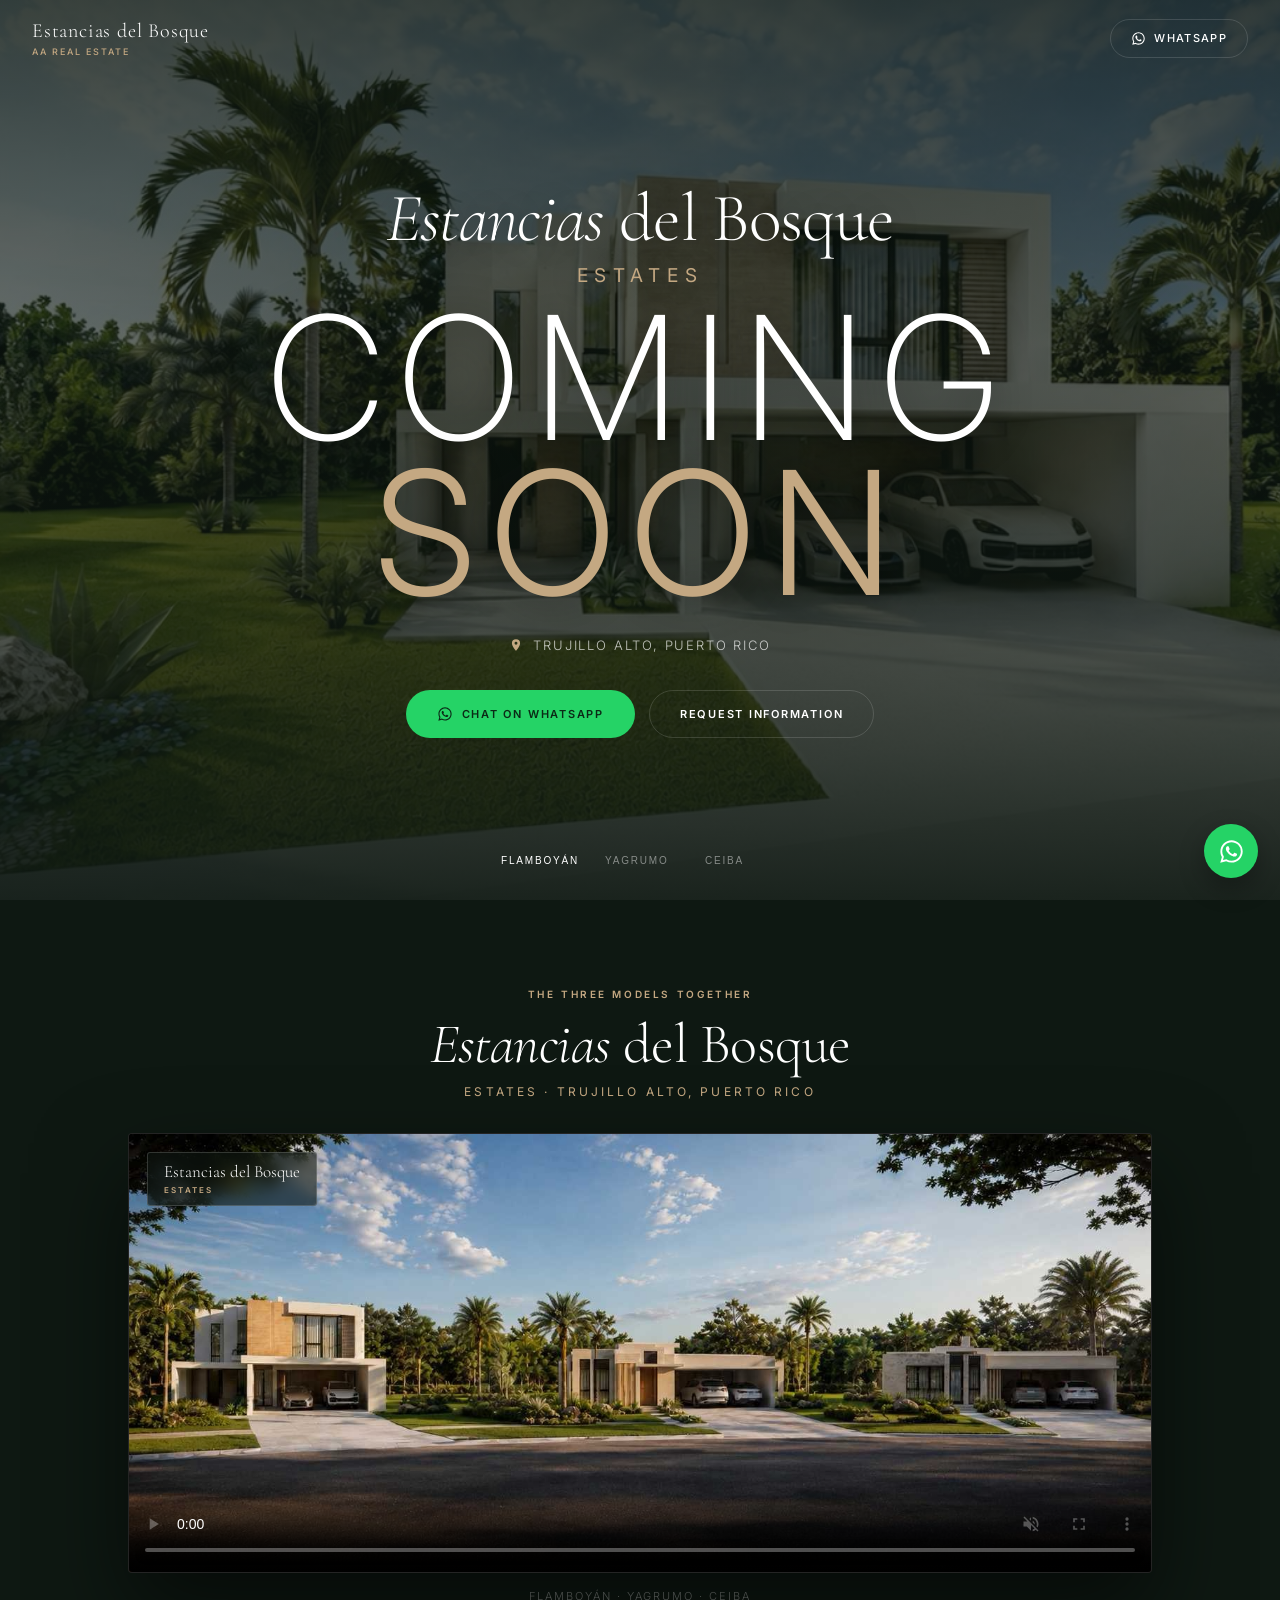
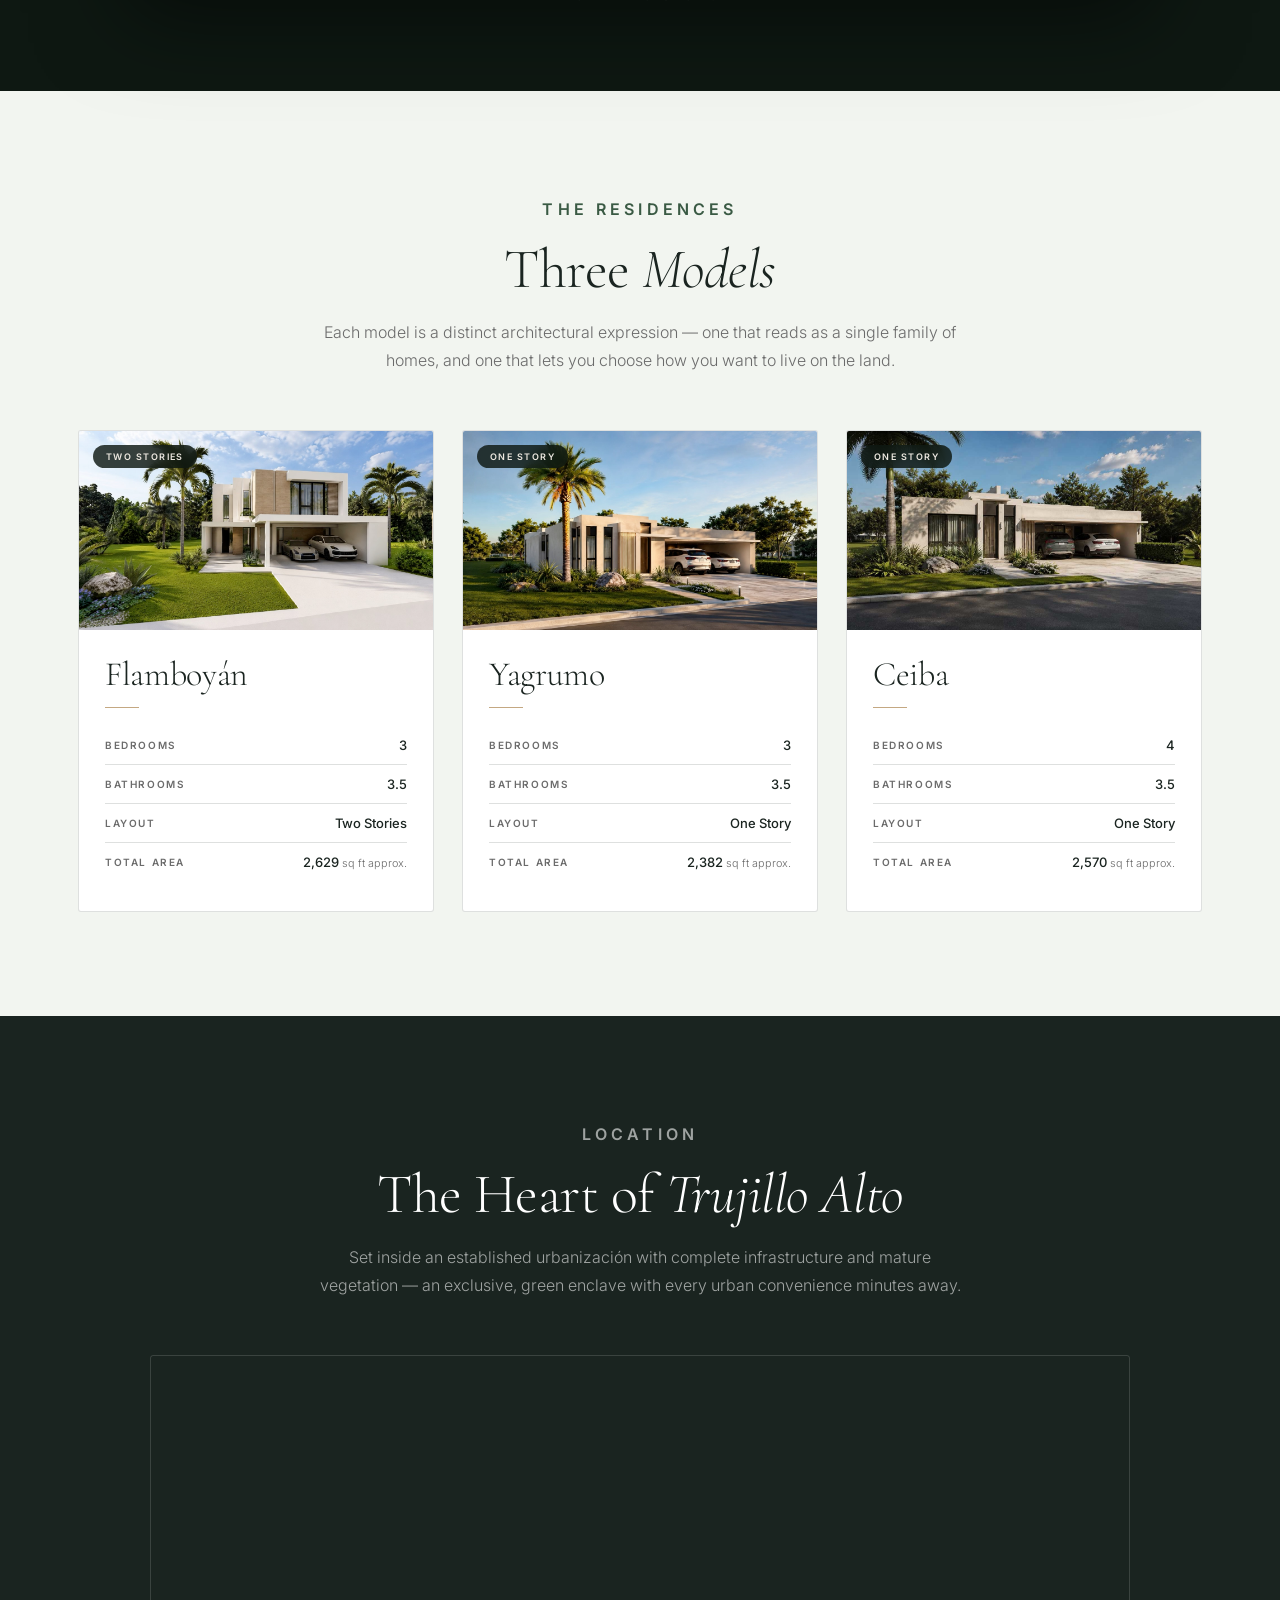
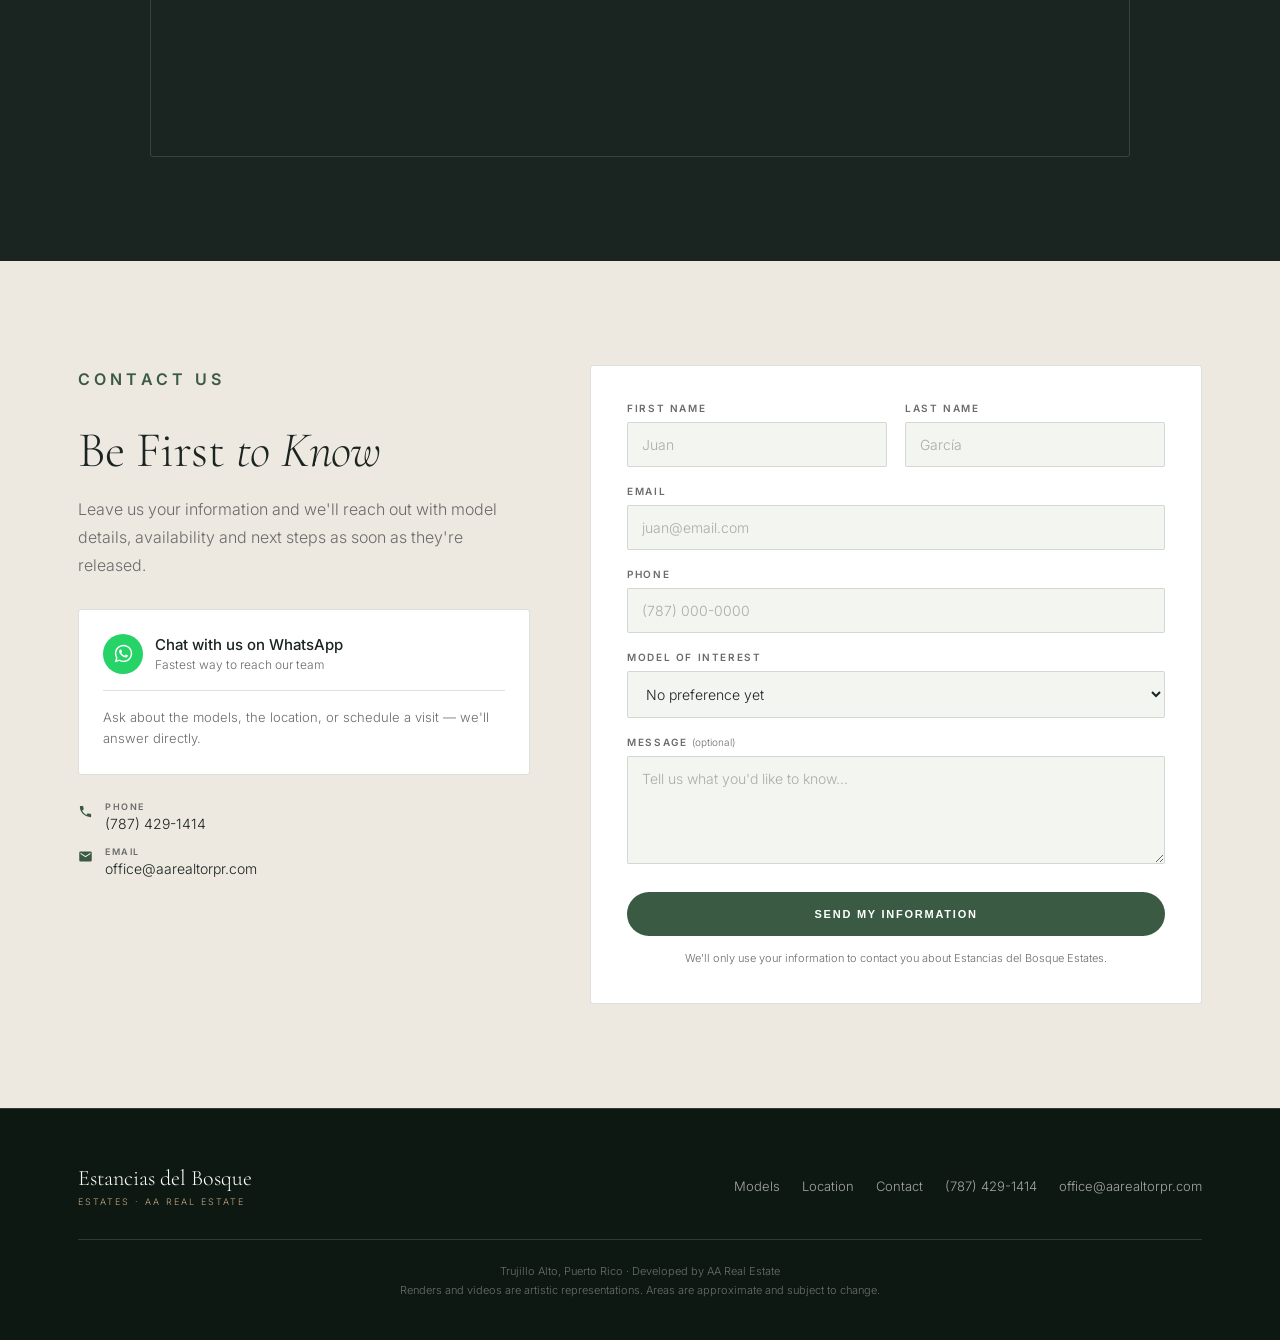
==== commit 70252f1f: "Landing "Coming Soon" con los tres modelos El sitio completo sigue bloqueado por datos del cliente (" ====
--- a/index.html
+++ b/index.html
@@ -3,726 +3,339 @@
 <head>
   <meta charset="UTF-8" />
   <meta name="viewport" content="width=device-width, initial-scale=1.0" />
-  <title>Estancias del Bosque — Luxury Residences · AA Real Estate</title>
-  <meta name="description" content="Estancias del Bosque — A boutique community of 22 modern luxury residences in the heart of Trujillo Alto, Puerto Rico. Starting from $787K. Developed by AA Real Estate." />
-  <!-- POR CONFIRMAR: nombre final del proyecto ("Reserve" removido por indicación del cliente) -->
+  <title>Coming Soon — Estancias del Bosque Estates · Trujillo Alto, Puerto Rico</title>
+  <meta name="description" content="Estancias del Bosque Estates — coming soon to Trujillo Alto, Puerto Rico. Three architectural models: Flamboyán, Yagrumo and Ceiba. Developed by AA Real Estate." />
+  <meta name="robots" content="index, follow" />
+
+  <!-- Open Graph -->
+  <meta property="og:type" content="website" />
+  <meta property="og:title" content="Coming Soon — Estancias del Bosque Estates" />
+  <meta property="og:description" content="Three architectural models in the heart of Trujillo Alto, Puerto Rico. Registration now open." />
+  <meta property="og:image" content="images/hero-poster.jpg" />
+
   <link rel="preconnect" href="https://fonts.googleapis.com" />
   <link rel="preconnect" href="https://fonts.gstatic.com" crossorigin />
-  <link rel="stylesheet" href="https://fonts.googleapis.com/css2?family=Cormorant+Garamond:ital,wght@0,300;0,400;0,500;0,600;1,300;1,400&family=Inter:wght@300;400;500;600&display=swap" />
-  <link rel="stylesheet" href="css/style.css" />
-  <link rel="stylesheet" href="css/listings.css" />
+  <link rel="stylesheet" href="https://fonts.googleapis.com/css2?family=Cormorant+Garamond:ital,wght@0,300;0,400;0,500;1,300;1,400&family=Inter:wght@300;400;500;600&display=swap" />
+  <link rel="stylesheet" href="css/landing.css" />
 </head>
 <body id="top">
 
-  <!-- ============ PRELOADER ============ -->
-  <div class="preloader" id="preloader">
-    <div class="preloader-inner">
-      <div class="preloader-logo">
-        <span class="pl-el">E</span><span class="pl-el">s</span><span class="pl-el">t</span><span class="pl-el">a</span><span class="pl-el">n</span><span class="pl-el">c</span><span class="pl-el">i</span><span class="pl-el">a</span><span class="pl-el">s</span>
-      </div>
-      <div class="preloader-sub">del Bosque · AA Real Estate</div>
-      <div class="preloader-bar"><div class="preloader-bar-fill" id="preloaderBar"></div></div>
-    </div>
-  </div>
-
-  <!-- ============ NAVIGATION ============ -->
+  <!-- ============ NAV ============ -->
   <nav class="nav" id="nav">
     <a href="#top" class="nav-logo">
       <span class="nav-logo-main">Estancias del Bosque</span>
       <span class="nav-logo-sub">AA Real Estate</span>
     </a>
-    <ul class="nav-links">
-      <li><a href="#top">Home</a></li>
-      <li><a href="#about">The Development</a></li>
-      <li><a href="#residences">Residences</a></li>
-      <li><a href="#community">Community</a></li>
-      <li><a href="#gallery">Gallery</a></li>
-      <li><a href="#contact">Contact</a></li>
-    </ul>
-    <a href="#contact" class="nav-cta">Schedule a Visit</a>
-    <button class="nav-hamburger" id="navHamburger" aria-label="Menu">
-      <span></span><span></span><span></span>
-    </button>
+    <!-- WhatsApp agent. To point this at a different number/agent, change every
+         href="https://wa.me/17874291414..." on this page (nav, hero, contact card, float). -->
+    <a class="nav-cta"
+       href="https://wa.me/17874291414?text=Hola%2C%20me%20interesa%20recibir%20informaci%C3%B3n%20sobre%20Estancias%20del%20Bosque%20Estates."
+       target="_blank" rel="noopener">
+      <svg viewBox="0 0 24 24" aria-hidden="true"><path d="M12.04 2C6.58 2 2.13 6.45 2.13 11.91c0 1.75.46 3.45 1.32 4.95L2 22l5.25-1.38a9.9 9.9 0 0 0 4.79 1.22h.01c5.46 0 9.91-4.45 9.91-9.91C21.96 6.45 17.5 2 12.04 2Zm0 18.15h-.01a8.23 8.23 0 0 1-4.19-1.15l-.3-.18-3.12.82.83-3.04-.2-.31a8.21 8.21 0 0 1-1.26-4.38c0-4.54 3.7-8.23 8.25-8.23 2.2 0 4.27.86 5.83 2.42a8.19 8.19 0 0 1 2.41 5.82c0 4.54-3.7 8.23-8.24 8.23Zm4.52-6.16c-.25-.12-1.47-.72-1.69-.81-.23-.08-.39-.12-.56.13-.16.24-.64.8-.79.97-.14.16-.29.18-.54.06-.25-.13-1.05-.39-2-1.23-.74-.66-1.24-1.47-1.38-1.72-.15-.25-.02-.38.11-.5.11-.11.25-.29.37-.43.13-.15.17-.25.25-.41.08-.17.04-.31-.02-.43-.06-.12-.56-1.34-.76-1.84-.2-.48-.41-.42-.56-.43h-.48c-.16 0-.43.06-.65.31-.23.25-.85.83-.85 2.03s.87 2.35.99 2.51c.12.16 1.71 2.61 4.14 3.66.58.25 1.03.4 1.38.51.58.19 1.11.16 1.53.1.47-.07 1.47-.6 1.68-1.18.21-.58.21-1.07.14-1.18-.06-.11-.22-.17-.47-.29Z"/></svg>
+      <span class="nav-cta-text">WhatsApp</span>
+    </a>
   </nav>
-  <div class="mobile-menu" id="mobileMenu">
-    <ul>
-      <li><a href="#top" onclick="closeMobile()">Home</a></li>
-      <li><a href="#about" onclick="closeMobile()">The Development</a></li>
-      <li><a href="#residences" onclick="closeMobile()">Residences</a></li>
-      <li><a href="#community" onclick="closeMobile()">Community</a></li>
-      <li><a href="#gallery" onclick="closeMobile()">Gallery</a></li>
-      <li><a href="#contact" onclick="closeMobile()">Contact</a></li>
-      <li><a href="#contact" class="mobile-cta" onclick="closeMobile()">Schedule a Visit</a></li>
-    </ul>
-  </div>
 
   <!-- ============ HERO ============ -->
-  <section class="hero">
-    <video class="hero-video" id="heroVideo" autoplay muted loop playsinline poster="images/tour-two-story-poster.jpg">
-      <source src="images/hero.mp4" type="video/mp4">
-    </video>
-    <div class="hero-slides" id="heroSlides">
-      <div class="hero-slide active">
-        <img src="images/render-1.jpeg" alt="Estancias del Bosque — Streetscape" />
+  <header class="hero">
+    <!-- One house at a time — Flamboyán, Yagrumo, Ceiba — under a single big
+         COMING SOON. Exteriors only. -->
+    <div class="hero-stage" id="heroStage">
+      <div class="hero-slide is-active">
+        <img src="images/tour-two-story-poster.jpg" alt="Modelo Flamboyán — Estancias del Bosque Estates" />
       </div>
       <div class="hero-slide">
-        <img src="images/render-3.jpeg" alt="Estancias del Bosque — Residence" />
+        <img src="images/tour-single-story-poster.jpg" alt="Modelo Yagrumo — Estancias del Bosque Estates" loading="lazy" />
       </div>
       <div class="hero-slide">
-        <img src="images/render-2.jpeg" alt="Estancias del Bosque — Private Garden" />
-      </div>
-    </div>
-    <div class="hero-overlay"></div>
-
-    <div class="hero-content">
-      <p class="hero-eyebrow">AA Real Estate &nbsp;·&nbsp; Trujillo Alto, Puerto Rico</p>
-      <h1 class="hero-title"><em>Estancias</em><br>del Bosque</h1>
-      <p class="hero-subtitle">A boutique collection of 22 luxury residences in the heart of Trujillo Alto — an exclusive community wrapped in mature greenery, minutes from everything the city offers.</p>
+        <img src="images/ceiba-poster.jpg" alt="Modelo Ceiba — Estancias del Bosque Estates" loading="lazy" />
+      </div>
+    </div>
+    <div class="hero-veil"></div>
+
+    <div class="wrap hero-inner">
+      <h1 class="hero-brand">
+        <em>Estancias</em> del Bosque
+        <span class="hero-brand-sub">Estates</span>
+      </h1>
+
+      <p class="hero-coming" aria-label="Coming Soon">
+        <span>Coming</span>
+        <span>Soon</span>
+      </p>
+
+      <p class="hero-location">
+        <svg viewBox="0 0 24 24" aria-hidden="true"><path d="M12 2a7 7 0 0 0-7 7c0 5.25 7 13 7 13s7-7.75 7-13a7 7 0 0 0-7-7Zm0 9.5A2.5 2.5 0 1 1 12 6.5a2.5 2.5 0 0 1 0 5Z"/></svg>
+        Trujillo Alto, Puerto Rico
+      </p>
+
       <div class="hero-actions">
-        <a href="#residences" class="btn-primary">View All Residences</a>
-        <a href="#contact" class="btn-outline">Speak With Us</a>
-      </div>
-    </div>
-
-    <div class="hero-scroll">
-      <div class="hero-scroll-line"></div>
-      Scroll
-    </div>
-
-    <!-- Slide counter relocated to top-right with a clear label (was an unlabeled number bottom-right) -->
-    <div class="hero-counter hero-counter--top">
-      <span class="hero-counter-label">View</span>
-      <span class="hero-counter-current" id="heroCounterCurrent">01</span>
-      <div class="hero-counter-bar"><div class="hero-counter-progress" id="heroProgress"></div></div>
-      <span class="hero-counter-total">03</span>
-    </div>
-
-    <div class="hero-dots" style="display:none">
-      <button class="hero-dot active" data-slide="0"></button>
-      <button class="hero-dot" data-slide="1"></button>
-      <button class="hero-dot" data-slide="2"></button>
+        <a class="btn btn-wa"
+           href="https://wa.me/17874291414?text=Hola%2C%20me%20interesa%20recibir%20informaci%C3%B3n%20sobre%20Estancias%20del%20Bosque%20Estates."
+           target="_blank" rel="noopener">
+          <svg viewBox="0 0 24 24" aria-hidden="true"><path d="M12.04 2C6.58 2 2.13 6.45 2.13 11.91c0 1.75.46 3.45 1.32 4.95L2 22l5.25-1.38a9.9 9.9 0 0 0 4.79 1.22h.01c5.46 0 9.91-4.45 9.91-9.91C21.96 6.45 17.5 2 12.04 2Zm0 18.15h-.01a8.23 8.23 0 0 1-4.19-1.15l-.3-.18-3.12.82.83-3.04-.2-.31a8.21 8.21 0 0 1-1.26-4.38c0-4.54 3.7-8.23 8.25-8.23 2.2 0 4.27.86 5.83 2.42a8.19 8.19 0 0 1 2.41 5.82c0 4.54-3.7 8.23-8.24 8.23Zm4.52-6.16c-.25-.12-1.47-.72-1.69-.81-.23-.08-.39-.12-.56.13-.16.24-.64.8-.79.97-.14.16-.29.18-.54.06-.25-.13-1.05-.39-2-1.23-.74-.66-1.24-1.47-1.38-1.72-.15-.25-.02-.38.11-.5.11-.11.25-.29.37-.43.13-.15.17-.25.25-.41.08-.17.04-.31-.02-.43-.06-.12-.56-1.34-.76-1.84-.2-.48-.41-.42-.56-.43h-.48c-.16 0-.43.06-.65.31-.23.25-.85.83-.85 2.03s.87 2.35.99 2.51c.12.16 1.71 2.61 4.14 3.66.58.25 1.03.4 1.38.51.58.19 1.11.16 1.53.1.47-.07 1.47-.6 1.68-1.18.21-.58.21-1.07.14-1.18-.06-.11-.22-.17-.47-.29Z"/></svg>
+          Chat on WhatsApp
+        </a>
+        <a class="btn btn-ghost" href="#contact">Request Information</a>
+      </div>
+    </div>
+
+    <!-- Which house is on screen, and manual control of the rotation. -->
+    <div class="hero-nav" id="heroNav" role="tablist" aria-label="Modelos">
+      <button type="button" class="hero-dot is-active" role="tab" aria-selected="true">
+        <span class="hero-dot-bar"></span>
+        <span class="hero-dot-name">Flamboyán</span>
+      </button>
+      <button type="button" class="hero-dot" role="tab" aria-selected="false">
+        <span class="hero-dot-bar"></span>
+        <span class="hero-dot-name">Yagrumo</span>
+      </button>
+      <button type="button" class="hero-dot" role="tab" aria-selected="false">
+        <span class="hero-dot-bar"></span>
+        <span class="hero-dot-name">Ceiba</span>
+      </button>
+    </div>
+  </header>
+
+  <!-- ============ FILM ============ -->
+  <!-- The three models, filmed together. Framed (not full-bleed) so the full
+       composition stays visible — cropping would cut the side residences. -->
+  <section class="film">
+    <div class="hero-video-wrap">
+      <div class="film-head">
+        <p class="eyebrow">The three models together</p>
+        <h2 class="film-title">
+          <em>Estancias</em> del Bosque
+          <span class="film-title-sub">Estates · Trujillo Alto, Puerto Rico</span>
+        </h2>
+      </div>
+
+      <div class="hero-video-frame">
+        <!-- Marca sobre la toma: si alguien la comparte suelta, sigue diciendo
+             de qué proyecto es. -->
+        <span class="film-mark">
+          <span class="film-mark-main">Estancias del Bosque</span>
+          <span class="film-mark-sub">Estates</span>
+        </span>
+        <video id="filmVideo" controls autoplay muted loop playsinline preload="metadata"
+               poster="images/hero-poster.jpg">
+          <source src="images/hero.mp4" type="video/mp4">
+          Your browser does not support embedded video.
+        </video>
+      </div>
+      <p class="video-caption">Flamboyán · Yagrumo · Ceiba</p>
     </div>
   </section>
 
-  <!-- ============ MARQUEE STRIP ============ -->
-  <div class="marquee-strip">
-    <div class="marquee-track">
-      <span>Luxury Living</span><span class="marquee-dot">✦</span>
-      <span>Trujillo Alto, Puerto Rico</span><span class="marquee-dot">✦</span>
-      <span>22 Boutique Lots</span><span class="marquee-dot">✦</span>
-      <span>Starting from $787K</span><span class="marquee-dot">✦</span>
-      <span>AA Real Estate</span><span class="marquee-dot">✦</span>
-      <span>Estancias del Bosque</span><span class="marquee-dot">✦</span>
-      <span>Luxury Living</span><span class="marquee-dot">✦</span>
-      <span>Trujillo Alto, Puerto Rico</span><span class="marquee-dot">✦</span>
-      <span>22 Boutique Lots</span><span class="marquee-dot">✦</span>
-      <span>Starting from $787K</span><span class="marquee-dot">✦</span>
-      <span>AA Real Estate</span><span class="marquee-dot">✦</span>
-      <span>Estancias del Bosque</span><span class="marquee-dot">✦</span>
-    </div>
-  </div>
-
-  <!-- ============ STATS BAR ============ -->
-  <div class="stats-bar">
-    <div class="stat-item fade-up">
-      <div class="stat-number">Starting from <span>$787K</span></div>
-      <div class="stat-label">Starting Price</div>
-    </div>
-    <div class="stat-item fade-up">
-      <div class="stat-number">3–4<span>BR · 3.5BA</span></div>
-      <div class="stat-label">Per Residence</div>
-    </div>
-    <div class="stat-item fade-up">
-      <div class="stat-number">2,382<span>–2,629</span></div>
-      <div class="stat-label">Sq Ft Range (aprox.)</div>
-    </div>
-    <div class="stat-item fade-up">
-      <div class="stat-number">22</div>
-      <div class="stat-label">Total Lots Available</div>
-    </div>
-  </div>
-
-  <!-- ============ PROJECT PERSPECTIVE — 3 houses together ============ -->
-  <!-- POR CONFIRMAR: reemplazar con foto/video real de las 3 casas juntas (perspectiva del proyecto completo) -->
-  <section class="intro" id="about">
-    <div class="intro-text fade-up">
-      <p class="section-label">The Development</p>
-      <h2>A New Standard<br><em>of Luxury Living</em></h2>
-      <p>Estancias del Bosque is a private boutique community of 22 modern luxury residences in Trujillo Alto — a boutique product designed for those who want an exclusive, green enclave inside an established city, not a remote development.</p>
-      <p>Set within a fully established urbanización with complete infrastructure, each home blends into mature tropical surroundings while delivering craftsmanship on par with the finest private residences in Puerto Rico. The heart of Trujillo Alto, with every urban convenience minutes away.</p>
-      <div class="intro-cta">
-        <a href="#residences" class="btn-dark">View All Residences</a>
-        <a href="#contact" class="link-arrow">
-          Speak With Us
-          <svg width="20" height="10" viewBox="0 0 20 10" fill="none" xmlns="http://www.w3.org/2000/svg"><path d="M0 5H19M15 1L19 5L15 9" stroke="currentColor" stroke-width="1.5"/></svg>
-        </a>
-      </div>
-    </div>
-    <div class="intro-image fade-up">
-       <!-- POR CONFIRMAR: sustituir por la foto/video real de las 3 casas juntas. collection-cover.jpg NO se usa: tiene "Reserve" y marca de agua incrustadas. -->
-       <img loading="lazy" decoding="async" src="images/render-3.jpeg" alt="Estancias del Bosque — Residence" />
-      <div class="intro-image-badge">
-        <span class="intro-image-badge-title">Estancias del Bosque</span>
-        <span class="intro-image-badge-sub">Trujillo Alto · Puerto Rico</span>
+  <!-- ============ MODELS ============ -->
+  <section class="models" id="models">
+    <div class="wrap">
+      <div class="section-head fade-up">
+        <p class="eyebrow">The Residences</p>
+        <h2>Three <em>Models</em></h2>
+        <p>Each model is a distinct architectural expression — one that reads as a single family of homes, and one that lets you choose how you want to live on the land.</p>
+      </div>
+
+      <div class="model-grid">
+
+        <!-- FLAMBOYÁN -->
+        <article class="model-card fade-up">
+          <div class="model-media">
+            <img src="images/tour-two-story-poster.jpg" alt="Flamboyán — two-story residence at Estancias del Bosque Estates" loading="lazy" />
+            <span class="model-tag">Two Stories</span>
+          </div>
+          <div class="model-body">
+            <h3 class="model-name">Flamboyán</h3>
+            <div class="model-rule"></div>
+            <ul class="model-specs">
+              <li><span class="k">Bedrooms</span><span class="v">3</span></li>
+              <li><span class="k">Bathrooms</span><span class="v">3.5</span></li>
+              <li><span class="k">Layout</span><span class="v">Two Stories</span></li>
+              <li><span class="k">Total Area</span><span class="v">2,629 <small>sq ft approx.</small></span></li>
+            </ul>
+          </div>
+        </article>
+
+        <!-- YAGRUMO -->
+        <article class="model-card fade-up">
+          <div class="model-media">
+            <img src="images/tour-single-story-poster.jpg" alt="Yagrumo — one-story residence at Estancias del Bosque Estates" loading="lazy" />
+            <span class="model-tag">One Story</span>
+          </div>
+          <div class="model-body">
+            <h3 class="model-name">Yagrumo</h3>
+            <div class="model-rule"></div>
+            <ul class="model-specs">
+              <li><span class="k">Bedrooms</span><span class="v">3</span></li>
+              <li><span class="k">Bathrooms</span><span class="v">3.5</span></li>
+              <li><span class="k">Layout</span><span class="v">One Story</span></li>
+              <li><span class="k">Total Area</span><span class="v">2,382 <small>sq ft approx.</small></span></li>
+            </ul>
+          </div>
+        </article>
+
+        <!-- CEIBA -->
+        <article class="model-card fade-up">
+          <div class="model-media">
+            <img src="images/ceiba-poster.jpg" alt="Ceiba — one-story residence at Estancias del Bosque Estates" loading="lazy" />
+            <span class="model-tag">One Story</span>
+          </div>
+          <div class="model-body">
+            <h3 class="model-name">Ceiba</h3>
+            <div class="model-rule"></div>
+            <ul class="model-specs">
+              <li><span class="k">Bedrooms</span><span class="v">4</span></li>
+              <li><span class="k">Bathrooms</span><span class="v">3.5</span></li>
+              <li><span class="k">Layout</span><span class="v">One Story</span></li>
+              <li><span class="k">Total Area</span><span class="v">2,570 <small>sq ft approx.</small></span></li>
+            </ul>
+          </div>
+        </article>
+
       </div>
     </div>
   </section>
 
-  <!-- ============ FEATURES ============ -->
-  <section class="features">
-    <div class="features-header">
-      <div>
-        <p class="section-label">Why Estancias del Bosque</p>
-        <h2>Crafted for<br><em>Exceptional Living</em></h2>
-      </div>
-    </div>
-    <div class="features-grid">
-      <div class="feature-card fade-up">
-        <div class="feature-icon">
-          <svg viewBox="0 0 48 48" xmlns="http://www.w3.org/2000/svg">
-            <rect x="6" y="24" width="36" height="18" rx="1"/>
-            <path d="M6 24L24 8L42 24"/>
-            <rect x="19" y="32" width="10" height="10"/>
-          </svg>
-        </div>
-        <h3>Modern Architecture</h3>
-        <p>Polished, colored-cement facades with generous eaves and clean geometric lines — a serious, natural, and sober aesthetic that ages beautifully.</p>
-      </div>
-      <div class="feature-card fade-up">
-        <div class="feature-icon">
-          <svg viewBox="0 0 48 48" xmlns="http://www.w3.org/2000/svg">
-            <path d="M8 26C8 26 14 14 24 14C34 14 40 26 40 26"/>
-            <path d="M4 30H44M12 30V38M24 30V40M36 30V38"/>
-          </svg>
-        </div>
-        <h3>Natural Light &amp; Cross Ventilation</h3>
-        <p>Homes designed to breathe — abundant natural light and cross ventilation through windows where applicable, for comfort that works with the climate.</p>
-      </div>
-      <div class="feature-card fade-up">
-        <div class="feature-icon">
-          <svg viewBox="0 0 48 48" xmlns="http://www.w3.org/2000/svg">
-            <rect x="6" y="8" width="36" height="32" rx="1"/>
-            <path d="M6 20H42M18 8V40"/>
-          </svg>
-        </div>
-        <h3>Thick 7/16&quot; Glass Windows</h3>
-        <p>Heavy 7/16" glass windows throughout — improving A/C efficiency and privacy while keeping the streetscape refined.</p>
-      </div>
-      <div class="feature-card fade-up">
-        <div class="feature-icon">
-          <svg viewBox="0 0 48 48" xmlns="http://www.w3.org/2000/svg">
-            <path d="M24 4L28 16H40L30 24L34 36L24 28L14 36L18 24L8 16H20L24 4Z"/>
-          </svg>
-        </div>
-        <h3>Premium, Move-In Ready</h3>
-        <p>Pantry, open-plan living, solar water heater included, plus provisions for solar panels and a generator — thoughtful details you'll notice every day.</p>
-      </div>
-      <div class="feature-card fade-up">
-        <div class="feature-icon">
-          <svg viewBox="0 0 48 48" xmlns="http://www.w3.org/2000/svg">
-            <rect x="4" y="4" width="40" height="40" rx="2"/>
-            <path d="M4 16H44M16 4V44M4 28H44"/>
-          </svg>
-        </div>
-        <h3>Thoughtful Floor Plans</h3>
-        <p>Three distinct models — two-story and single-story designs, 3 to 4 bedrooms with 3.5 baths — with junior master suites and layouts tailored to your lifestyle.</p>
-      </div>
-      <div class="feature-card fade-up">
-        <div class="feature-icon">
-          <svg viewBox="0 0 48 48" xmlns="http://www.w3.org/2000/svg">
-            <path d="M24 44C35.046 44 44 35.046 44 24C44 12.954 35.046 4 24 4C12.954 4 4 12.954 4 24C4 35.046 12.954 44 24 44Z"/>
-            <path d="M24 12V24L32 32"/>
-          </svg>
-        </div>
-        <h3>Boutique Community</h3>
-        <p>Only 22 private lots — an exclusive enclave with mature vegetation inside the city, on an established urbanización with complete infrastructure.</p>
-      </div>
-    </div>
-  </section>
-
-  <!-- ============ COMMUNITY ============ -->
-  <section class="community" id="community">
-    <div class="community-inner">
-      <div class="community-header fade-up">
-        <p class="section-label">The Community</p>
-        <h2>More Than a Home —<br><em>A Community</em></h2>
-        <p>Estancias del Bosque is a boutique community of 22 residences in the heart of Trujillo Alto, set on an established urbanización with complete infrastructure and mature vegetation. Beyond your front door, the community amenities make every day feel like a privilege.</p>
-      </div>
-      <div class="community-grid">
-        <div class="community-card fade-up">
-          <div class="community-icon">
-            <svg viewBox="0 0 64 64" xmlns="http://www.w3.org/2000/svg">
-              <path d="M8 36c0 8.837 10.745 16 24 16s24-7.163 24-16"/>
-              <ellipse cx="32" cy="28" rx="24" ry="10"/>
-              <path d="M14 30c2-2 5-3 8-3s6 2 10 2 8-2 10-2 6 1 8 3"/>
-              <line x1="32" y1="18" x2="32" y2="52"/>
-            </svg>
-          </div>
-          <h3>Community Pool</h3>
-          <p>An existing community pool for residents of Estancias del Bosque — the perfect place to cool off, relax, and connect with neighbors in a private setting.</p>
-          <span class="community-badge">Existing Amenity</span>
-        </div>
-        <div class="community-card fade-up">
-          <div class="community-icon">
-            <svg viewBox="0 0 64 64" xmlns="http://www.w3.org/2000/svg">
-              <rect x="6" y="12" width="52" height="40" rx="2"/>
-              <line x1="32" y1="12" x2="32" y2="52"/>
-              <rect x="12" y="12" width="14" height="8"/>
-              <rect x="38" y="12" width="14" height="8"/>
-              <line x1="6" y1="32" x2="13" y2="32"/>
-              <line x1="51" y1="32" x2="58" y2="32"/>
-              <circle cx="21" cy="30" r="3"/>
-              <circle cx="43" cy="30" r="3"/>
-            </svg>
-          </div>
-          <h3>Two Basketball Courts</h3>
-          <p>Two full-size basketball courts available exclusively for residents and their guests. Stay active without ever leaving the community.</p>
-          <span class="community-badge">2 Full Courts</span>
-        </div>
-        <div class="community-card fade-up">
-          <div class="community-icon">
-            <svg viewBox="0 0 64 64" xmlns="http://www.w3.org/2000/svg">
-              <rect x="8" y="8" width="48" height="48" rx="3" stroke-dasharray="5 3"/>
-              <path d="M24 32h16M32 24v16"/>
-              <circle cx="32" cy="32" r="6"/>
-              <path d="M16 20l6 6M48 20l-6 6M16 44l6-6M48 44l-6-6"/>
-            </svg>
-          </div>
-          <h3>Adjacent Expansion Lot</h3>
-          <p>An adjacent lot is reserved for future community facilities as the community grows and evolves — additional amenities to come.</p>
-          <span class="community-badge">Future Facilities</span>
-        </div>
-      </div>
-
-      <!-- MINUTES TO POINTS OF INTEREST — kept in-flow so it's never lost when browsing models -->
-      <div class="location-inner" style="margin-top:80px">
-        <div class="location-text fade-up">
-          <p class="section-label" style="color:var(--gold-light)">Location</p>
-          <h2>The <em>Heart of</em><br>Trujillo Alto</h2>
-          <p>Not a remote mountain development — a centrally located community with immediate access to everything the metro area offers, surrounded by an established neighborhood.</p>
-          <ul class="location-list">
-            <li><span class="loc-label">Paseo Mall</span><span class="loc-value">5 minutes away</span></li>
-            <li><span class="loc-label">Encantada</span><span class="loc-value">5 minutes away</span></li>
-            <li><span class="loc-label">Copa</span><span class="loc-value">10 minutes away</span></li>
-            <li><span class="loc-label">Airport SJU</span><span class="loc-value">Easy direct access</span></li>
-            <li><span class="loc-label">Community</span><span class="loc-value">Established urbanización · full infrastructure</span></li>
-            <li><span class="loc-label">Scale</span><span class="loc-value">Boutique 22 lots vs. mass developments</span></li>
-          </ul>
-          <a href="#contact" class="btn-primary" style="margin-top:8px">Request Location Details</a>
-        </div>
-        <div class="location-visual fade-up">
-          <div class="location-map">
-            <iframe
-              src="https://www.google.com/maps?q=530+Camino+Los+Aquinos,+Trujillo+Alto,+PR+00976&output=embed"
-              width="100%"
-              height="100%"
-              style="border:0; border-radius:4px;"
-              allowfullscreen=""
-              loading="lazy"
-              referrerpolicy="no-referrer-when-downgrade"
-              title="Estancias del Bosque Location">
-            </iframe>
-          </div>
-        </div>
-      </div>
-    </div>
-  </section>
-
-  <!-- ============ RESIDENCES (catalog + detail, single page) ============ -->
-  <section class="listings-section" id="residences">
-    <div class="listings-section-header fade-up">
-      <div>
-        <p class="section-label">Available Residences</p>
-        <h2>Choose Your <em>Home</em></h2>
-      </div>
-      <span class="listings-count">Starting from $787K</span>
-    </div>
-
-    <!-- ALWAYS-VISIBLE CATALOG with availability labels -->
-    <!-- POR CONFIRMAR: disponibilidad y fechas exactas por modelo -->
-    <div class="catalog-strip">
-      <div class="catalog-card fade-up">
-        <span class="catalog-meta">Two Story</span>
-        <h3>Modelo Flamboyán</h3>
-        <p style="font-size:14px;color:rgba(20,20,20,0.7);line-height:1.6;margin:0;">Premium two-story residence — the flagship of the collection.</p>
-        <a class="catalog-link" href="#flamboyan">View Model →</a>
-      </div>
-      <div class="catalog-card fade-up">
-        <span class="catalog-meta">Single Story</span>
-        <h3>Modelo Ceiba</h3>
-        <p style="font-size:14px;color:rgba(20,20,20,0.7);line-height:1.6;margin:0;">Spacious single-story design with junior master suites.</p>
-        <a class="catalog-link" href="#ceiba">View Model →</a>
-      </div>
-      <div class="catalog-card fade-up">
-        <span class="catalog-meta">Single Story</span>
-        <h3>Modelo Yagrumo</h3>
-        <p style="font-size:14px;color:rgba(20,20,20,0.7);line-height:1.6;margin:0;">Single-level living, open-plan and light-filled.</p>
-        <a class="catalog-link" href="#yagrumo">View Model →</a>
-      </div>
-    </div>
-    <!-- POR CONFIRMAR: el cliente indicó que hay DOS modelos de 2 pisos y UNO de 1 piso, y que el metraje/pisos exacto por modelo se validará. Arriba se ordenó 2 pisos primero. Ajustar identidades reales cuando se confirmen. -->
-
-    <!-- MODELO FLAMBOYÁN (2 pisos) -->
-    <div class="listing-card-large fade-up" id="flamboyan" data-model="flamboyan">
-      <div class="listing-card-large-img">
-         <video src="images/tour-two-story.mp4" poster="images/render-2.jpeg" autoplay muted loop playsinline
-                style="width:100%;height:100%;object-fit:cover;display:block;"></video>
-      </div>
-      <div class="listing-card-large-body">
-        <p class="section-label">Modelo</p>
-        <h2>Flamboyán</h2>
-        <p class="listing-card-type">Two Story · Premium · Junior Master Suites</p>
-        <div class="listing-specs">
-          <div class="listing-spec"><span class="listing-spec-value">3</span><span class="listing-spec-label">Bedrooms</span></div>
-          <div class="listing-spec"><span class="listing-spec-value">3.5</span><span class="listing-spec-label">Bathrooms</span></div>
-          <div class="listing-spec"><span class="listing-spec-value">2,629</span><span class="listing-spec-label">Sq Ft (aprox.)</span></div>
-        </div>
-        <p class="listing-description">The flagship of Estancias del Bosque — a two-story residence that commands attention from every angle. Generous proportions, a polished colored-cement facade with eaves, open-plan living, and interiors that deliver craftsmanship on par with the finest private residences in Puerto Rico.</p>
-        <ul class="listing-highlights">
-          <li>Master suite 13×18 with 6.5×11.5 walk-in closet</li>
-          <li>Master bath 12×11</li>
-          <li>Junior master (ensuite) bedrooms</li>
-          <li>Exterior storage for bikes &amp; boards</li>
-          <li>Pantry + open-plan living</li>
-          <li>Solar water heater included</li>
-        </ul>
-        <div class="listing-actions">
-          <a href="#contact" class="btn-dark">Request Pricing</a>
-          <a href="#contact" class="btn-gold-outline">Schedule a Visit</a>
-        </div>
-      </div>
-    </div>
-
-    <!-- MODELO CEIBA (2 pisos) -->
-    <div class="listing-card-large reverse fade-up" id="ceiba" data-model="ceiba">
-      <div class="listing-card-large-img">
-         <img loading="lazy" decoding="async" src="images/render-3.jpeg" alt="Modelo Ceiba — Estancias del Bosque (single-story)" />
-      </div>
-      <div class="listing-card-large-body">
-        <p class="section-label">Modelo</p>
-        <h2>Ceiba</h2>
-        <p class="listing-card-type">Single Story · Contemporary · Junior Master Suites</p>
-        <div class="listing-specs">
-          <div class="listing-spec"><span class="listing-spec-value">4</span><span class="listing-spec-label">Bedrooms</span></div>
-          <div class="listing-spec"><span class="listing-spec-value">3.5</span><span class="listing-spec-label">Bathrooms</span></div>
-          <div class="listing-spec"><span class="listing-spec-value">2,570</span><span class="listing-spec-label">Sq Ft (aprox.)</span></div>
-        </div>
-        <p class="listing-description">A spacious single-story design built around open-plan living, abundant natural light, and cross ventilation. Every secondary bedroom is a junior master suite, and a colored polished-cement facade with eaves keeps the streetscape refined — craftsmanship on par with the finest private residences in Puerto Rico.</p>
-        <ul class="listing-highlights">
-          <li>All bedrooms as junior master suites</li>
-          <li>Master suite up to 18×20</li>
-          <li>Pantry + open-plan great room</li>
-          <li>Provisions for solar panels &amp; generator</li>
-          <li>7/16" thick glass windows (A/C efficiency + privacy)</li>
-          <li>Covered 2-car carport</li>
-        </ul>
-        <div class="listing-actions">
-          <a href="#contact" class="btn-dark">Request Pricing</a>
-          <a href="#contact" class="btn-gold-outline">Schedule a Visit</a>
-        </div>
-      </div>
-    </div>
-
-    <!-- MODELO YAGRUMO (1 piso) -->
-    <div class="listing-card-large fade-up" id="yagrumo" data-model="yagrumo">
-      <div class="listing-card-large-img">
-         <img loading="lazy" decoding="async" src="images/render-1.jpeg" alt="Modelo Yagrumo — Estancias del Bosque (single-story)" />
-      </div>
-      <div class="listing-card-large-body">
-        <p class="section-label">Modelo</p>
-        <h2>Yagrumo</h2>
-        <p class="listing-card-type">Single Story · Luxury · Junior Master Suites</p>
-        <div class="listing-specs">
-          <div class="listing-spec"><span class="listing-spec-value">3</span><span class="listing-spec-label">Bedrooms</span></div>
-          <div class="listing-spec"><span class="listing-spec-value">3.5</span><span class="listing-spec-label">Bathrooms</span></div>
-          <div class="listing-spec"><span class="listing-spec-value">2,382</span><span class="listing-spec-label">Sq Ft (aprox.)</span></div>
-        </div>
-        <p class="listing-description">Single-level living defined by natural light and cross ventilation. Open-plan and serene, the Yagrumo brings the same premium finishes and colored polished-cement facade to a one-story format — for those who prefer everything on a single floor.</p>
-        <ul class="listing-highlights">
-          <li>Single-level open-plan living</li>
-          <li>Junior master (ensuite) bedrooms</li>
-          <li>Pantry + solar water heater included</li>
-          <li>Natural light &amp; cross ventilation</li>
-          <li>Colored polished-cement facade with eaves</li>
-          <li>Covered 2-car carport</li>
-        </ul>
-        <div class="listing-actions">
-          <a href="#contact" class="btn-dark">Request Pricing</a>
-          <a href="#contact" class="btn-gold-outline">Schedule a Visit</a>
-        </div>
-      </div>
-    </div>
-
-    <!-- DIFFERENTIATORS + UPGRADES -->
-    <div class="listings-section-header fade-up" style="margin-top:20px">
-      <div>
-        <p class="section-label">The Details</p>
-        <h2>What Sets Them <em>Apart</em></h2>
-      </div>
-    </div>
-    <ul class="spec-columns fade-up">
-      <li>All secondary bedrooms as junior master suites</li>
-      <li>Master suite up to 18×20</li>
-      <li>Colored polished-cement facade with eaves</li>
-      <li>7/16" thick glass windows — A/C efficiency + privacy</li>
-      <li>Pantry + open-plan living</li>
-      <li>Abundant natural light &amp; cross ventilation</li>
-      <li>Solar water heater included</li>
-      <li>Provisions for solar panels &amp; generator</li>
-    </ul>
-    <div class="listings-section-header fade-up" style="margin-top:48px">
-      <div>
-        <p class="section-label">Make It Yours</p>
-        <h2>Available <em>Upgrades</em></h2>
-      </div>
-    </div>
-    <ul class="spec-columns fade-up">
-      <li>Pool &amp; terrace available on select models</li>
-      <li>Laminate flooring options</li>
-      <li>Kitchen countertop options</li>
-      <li>Additional finishes on request</li>
-    </ul>
-  </section>
-
-  <!-- ============ VIDEO TOUR (per-model) ============ -->
-  <section class="video-tour">
-    <div class="video-tour-inner fade-up">
-      <div class="video-tour-header">
-        <p class="section-label" style="color:var(--gold)">Virtual Tour</p>
-        <h2>See <em>Estancias</em><br>Come to Life</h2>
-        <p>Walk through the architecture, the surroundings, and the lifestyle that make Estancias del Bosque unlike anything else in Trujillo Alto.</p>
-      </div>
-      <div class="tour-models">
-        <figure class="tour-model-card fade-up">
-          <video controls preload="none" playsinline poster="images/tour-two-story-poster.jpg">
-            <source src="images/tour-two-story.mp4" type="video/mp4">
-          </video>
-        </figure>
-        <figure class="tour-model-card fade-up">
-          <video controls preload="metadata" playsinline>
-            <source src="images/ceibavideo-1.mp4" type="video/mp4">
-          </video>
-        </figure>
-        <figure class="tour-model-card fade-up">
-          <video controls preload="none" playsinline poster="images/tour-single-story-poster.jpg">
-            <source src="images/tour-single-story.mp4" type="video/mp4">
-          </video>
-        </figure>
-      </div>
-    </div>
-  </section>
-
-  <!-- ============ GALLERY ============ -->
-  <section class="gallery" id="gallery">
-    <div class="gallery-header fade-up">
-      <div>
-        <p class="section-label">Gallery</p>
-        <h2>The <em>Residences</em></h2>
-      </div>
-    </div>
-    <!-- POR CONFIRMAR: incluir los 4 renders interiores (dormitorio principal, sala x2, cocina) + adicionales; renders sin logo de Gemini y con personas -->
-    <div class="gallery-grid">
-      <div class="gallery-item featured fade-up" onclick="openLightbox('images/render-1.jpeg')">
-         <img loading="lazy" decoding="async" src="images/render-1.jpeg" alt="Estancias del Bosque — Street View" />
-        <div class="gallery-overlay"></div>
-      </div>
-      <div class="gallery-item fade-up" onclick="openLightbox('images/render-2.jpeg')">
-         <img loading="lazy" decoding="async" src="images/render-2.jpeg" alt="Estancias del Bosque — Two-Story Residence" />
-        <div class="gallery-overlay"></div>
-      </div>
-      <div class="gallery-item fade-up" onclick="openLightbox('images/render-3.jpeg')">
-         <img loading="lazy" decoding="async" src="images/render-3.jpeg" alt="Estancias del Bosque — Facade" />
-        <div class="gallery-overlay"></div>
-      </div>
-    </div>
-  </section>
-
-  <!-- ============ LIFESTYLE ============ -->
-  <section class="lifestyle">
-    <div class="lifestyle-image fade-up">
-       <img loading="lazy" decoding="async" src="images/render-2.jpeg" alt="Estancias del Bosque Lifestyle" />
-    </div>
-    <div class="lifestyle-content fade-up">
-      <p class="section-label">The Estancias Life</p>
-      <h2>Private.<br><em>Serene.</em><br>Elevated.</h2>
-      <p>Life at Estancias del Bosque is defined by the balance of nature and design — an exclusive, green enclave inside an established city, moments from everything you need.</p>
-      <ul class="lifestyle-list">
-        <li>Boutique community of 22 residences</li>
-        <li>Two-story and single-story homes</li>
-        <li>Designed for indoor-outdoor living</li>
-        <li>Architecturally consistent streetscape</li>
-        <li>Minutes from Paseo Mall, Copa &amp; Encantada</li>
-        <li>Community pool and two basketball courts</li>
-      </ul>
-      <a href="#contact" class="btn-gold-outline">Inquire Today</a>
+  <!-- ============ LOCATION ============ -->
+  <section class="location" id="location">
+    <div class="wrap">
+      <div class="section-head fade-up">
+        <p class="eyebrow">Location</p>
+        <h2>The Heart of <em>Trujillo Alto</em></h2>
+        <p>Set inside an established urbanización with complete infrastructure and mature vegetation — an exclusive, green enclave with every urban convenience minutes away.</p>
+      </div>
+      <div class="location-map fade-up">
+        <iframe
+          src="https://www.google.com/maps?q=530+Camino+Los+Aquinos,+Trujillo+Alto,+PR+00976&output=embed"
+          loading="lazy"
+          referrerpolicy="no-referrer-when-downgrade"
+          title="Estancias del Bosque Estates — Trujillo Alto, Puerto Rico"
+          allowfullscreen></iframe>
+      </div>
     </div>
   </section>
 
   <!-- ============ CONTACT ============ -->
   <section class="contact" id="contact">
-    <div class="contact-inner">
-      <div class="contact-text fade-up">
-        <p class="section-label">Get In Touch</p>
-        <h2>Begin Your<br><em>Journey Home</em></h2>
-        <p>Ready to learn more about Estancias del Bosque? Our team will walk you through every model, answer your questions, and schedule a private site visit at your convenience.</p>
-        <div class="contact-info">
-          <div class="contact-info-item">
-            <div class="contact-info-icon">
-              <svg viewBox="0 0 24 24" xmlns="http://www.w3.org/2000/svg"><path d="M22 16.92v3a2 2 0 01-2.18 2 19.79 19.79 0 01-8.63-3.07 19.5 19.5 0 01-6-6 19.79 19.79 0 01-3.07-8.67A2 2 0 014.11 2h3a2 2 0 012 1.72c.127.96.361 1.903.7 2.81a2 2 0 01-.45 2.11L8.09 9.91a16 16 0 006 6l1.27-1.27a2 2 0 012.11-.45c.907.339 1.85.573 2.81.7A2 2 0 0122 16.92z"/></svg>
-            </div>
-            <div>
-              <p class="contact-info-label">Phone</p>
-              <p class="contact-info-value"><a href="tel:+17877261415" style="color:inherit;text-decoration:none;">(787) 726-1415</a></p>
-              <p class="contact-info-value" style="margin-top:4px;"><a href="tel:+17874291414" style="color:inherit;text-decoration:none;">(787) 429-1414</a></p>
-            </div>
-          </div>
-          <div class="contact-info-item">
-            <div class="contact-info-icon">
-              <svg viewBox="0 0 24 24" xmlns="http://www.w3.org/2000/svg"><path d="M4 4h16c1.1 0 2 .9 2 2v12c0 1.1-.9 2-2 2H4c-1.1 0-2-.9-2-2V6c0-1.1.9-2 2-2z"/><polyline points="22,6 12,13 2,6"/></svg>
-            </div>
-            <div>
-              <p class="contact-info-label">Email</p>
-              <p class="contact-info-value"><a href="mailto:office@aarealtorpr.com" style="color:inherit;text-decoration:none;">office@aarealtorpr.com</a></p>
-            </div>
-          </div>
-          <div class="contact-info-item">
-            <div class="contact-info-icon">
-              <svg viewBox="0 0 24 24" xmlns="http://www.w3.org/2000/svg"><path d="M21 10c0 7-9 13-9 13s-9-6-9-13a9 9 0 0118 0z"/><circle cx="12" cy="10" r="3"/></svg>
-            </div>
-            <div>
-              <p class="contact-info-label">Address</p>
-              <p class="contact-info-value">
-                <a href="https://maps.google.com/?q=530+Camino+Los+Aquinos,+Trujillo+Alto,+PR+00976" target="_blank" rel="noopener" style="color:inherit;text-decoration:none;">
-                  530 Camino Los Aquinos<br>Trujillo Alto, PR 00976
-                </a>
-              </p>
-              <p class="contact-info-value" style="margin-top:4px; opacity:0.7; font-size:0.85em;">Puerto Rico &nbsp;|&nbsp; Florida</p>
-            </div>
-          </div>
-          <div class="contact-info-item">
-            <div class="contact-info-icon">
-              <svg viewBox="0 0 24 24" xmlns="http://www.w3.org/2000/svg"><circle cx="12" cy="12" r="10"/><polyline points="12 6 12 12 16 14"/></svg>
-            </div>
-            <div>
-              <p class="contact-info-label">Office Hours</p>
-              <p class="contact-info-value">Mon – Fri, 8:30 AM – 5:30 PM</p>
-            </div>
-          </div>
-        </div>
-      </div>
-
-      <!-- Form posts to Monday board "Citas Propiedades: Estancias del Bosque" via configured endpoint in main.js -->
-      <form class="contact-form fade-up" id="contactForm" onsubmit="handleSubmit(event)">
+    <div class="wrap contact-grid">
+
+      <div class="contact-aside fade-up">
+        <p class="eyebrow" style="color:var(--forest)">Contact Us</p>
+        <h2>Be First <em>to Know</em></h2>
+        <p>Leave us your information and we'll reach out with model details, availability and next steps as soon as they're released.</p>
+
+        <a class="wa-card"
+           href="https://wa.me/17874291414?text=Hola%2C%20me%20interesa%20recibir%20informaci%C3%B3n%20sobre%20Estancias%20del%20Bosque%20Estates."
+           target="_blank" rel="noopener">
+          <div class="wa-card-top">
+            <span class="wa-icon">
+              <svg viewBox="0 0 24 24" aria-hidden="true"><path d="M12.04 2C6.58 2 2.13 6.45 2.13 11.91c0 1.75.46 3.45 1.32 4.95L2 22l5.25-1.38a9.9 9.9 0 0 0 4.79 1.22h.01c5.46 0 9.91-4.45 9.91-9.91C21.96 6.45 17.5 2 12.04 2Zm0 18.15h-.01a8.23 8.23 0 0 1-4.19-1.15l-.3-.18-3.12.82.83-3.04-.2-.31a8.21 8.21 0 0 1-1.26-4.38c0-4.54 3.7-8.23 8.25-8.23 2.2 0 4.27.86 5.83 2.42a8.19 8.19 0 0 1 2.41 5.82c0 4.54-3.7 8.23-8.24 8.23Zm4.52-6.16c-.25-.12-1.47-.72-1.69-.81-.23-.08-.39-.12-.56.13-.16.24-.64.8-.79.97-.14.16-.29.18-.54.06-.25-.13-1.05-.39-2-1.23-.74-.66-1.24-1.47-1.38-1.72-.15-.25-.02-.38.11-.5.11-.11.25-.29.37-.43.13-.15.17-.25.25-.41.08-.17.04-.31-.02-.43-.06-.12-.56-1.34-.76-1.84-.2-.48-.41-.42-.56-.43h-.48c-.16 0-.43.06-.65.31-.23.25-.85.83-.85 2.03s.87 2.35.99 2.51c.12.16 1.71 2.61 4.14 3.66.58.25 1.03.4 1.38.51.58.19 1.11.16 1.53.1.47-.07 1.47-.6 1.68-1.18.21-.58.21-1.07.14-1.18-.06-.11-.22-.17-.47-.29Z"/></svg>
+            </span>
+            <span class="wa-card-text">
+              <span class="wa-card-title">Chat with us on WhatsApp</span>
+              <span class="wa-card-sub">Fastest way to reach our team</span>
+            </span>
+          </div>
+          <p class="wa-card-note">Ask about the models, the location, or schedule a visit — we'll answer directly.</p>
+        </a>
+
+        <div class="contact-direct">
+          <div class="contact-direct-item">
+            <svg viewBox="0 0 24 24" aria-hidden="true"><path d="M6.6 10.8a15.1 15.1 0 0 0 6.6 6.6l2.2-2.2c.3-.3.7-.4 1-.2 1.2.4 2.4.6 3.6.6.6 0 1 .4 1 1V20c0 .6-.4 1-1 1A17 17 0 0 1 3 4c0-.6.4-1 1-1h3.5c.6 0 1 .4 1 1 0 1.3.2 2.5.6 3.6.1.4 0 .8-.2 1l-2.3 2.2Z"/></svg>
+            <span class="contact-direct-text">
+              <span class="k">Phone</span>
+              <span class="v"><a href="tel:+17874291414">(787) 429-1414</a></span>
+            </span>
+          </div>
+          <div class="contact-direct-item">
+            <svg viewBox="0 0 24 24" aria-hidden="true"><path d="M20 4H4a2 2 0 0 0-2 2v12a2 2 0 0 0 2 2h16a2 2 0 0 0 2-2V6a2 2 0 0 0-2-2Zm0 4-8 5-8-5V6l8 5 8-5v2Z"/></svg>
+            <span class="contact-direct-text">
+              <span class="k">Email</span>
+              <span class="v"><a href="mailto:office@aarealtorpr.com">office@aarealtorpr.com</a></span>
+            </span>
+          </div>
+        </div>
+      </div>
+
+      <!-- Form posts to Monday board "Citas Propiedades: Estancias del Bosque"
+           once MONDAY_ENDPOINT is set in js/landing.js. Until then it falls back
+           to a pre-filled email to the sales office so no lead is dropped. -->
+      <form class="contact-form fade-up" id="contactForm" novalidate onsubmit="handleSubmit(event)">
+        <div class="form-error" id="formError" role="alert"></div>
+
         <div class="form-row">
           <div class="form-group">
             <label for="first-name">First Name</label>
-            <input type="text" id="first-name" name="firstName" placeholder="Juan" required />
+            <input type="text" id="first-name" name="firstName" placeholder="Juan" autocomplete="given-name" required />
           </div>
           <div class="form-group">
             <label for="last-name">Last Name</label>
-            <input type="text" id="last-name" name="lastName" placeholder="García" required />
-          </div>
-        </div>
+            <input type="text" id="last-name" name="lastName" placeholder="García" autocomplete="family-name" required />
+          </div>
+        </div>
+
         <div class="form-group">
-          <label for="email">Email Address</label>
-          <input type="email" id="email" name="email" placeholder="juan@email.com" required />
-        </div>
+          <label for="email">Email</label>
+          <input type="email" id="email" name="email" placeholder="juan@email.com" autocomplete="email" required />
+        </div>
+
         <div class="form-group">
-          <label for="phone">Phone Number</label>
-          <input type="tel" id="phone" name="phone" placeholder="(787) 726-1415" />
-        </div>
+          <label for="phone">Phone</label>
+          <input type="tel" id="phone" name="phone" placeholder="(787) 000-0000" autocomplete="tel" required />
+        </div>
+
         <div class="form-group">
-          <label for="model">Interested In</label>
+          <label for="model">Model of Interest</label>
           <select id="model" name="model">
-            <option value="">Select a Model</option>
-            <option value="flamboyan">Modelo Flamboyán — Two Story · 3BR + 3.5BA</option>
-            <option value="ceiba">Modelo Ceiba — Single Story · 4BR + 3.5BA</option>
-            <option value="yagrumo">Modelo Yagrumo — Single Story · 3BR + 3.5BA</option>
-            <option value="general">General Information</option>
+            <option value="">No preference yet</option>
+            <option value="Flamboyán">Flamboyán — 3 bd · 3.5 ba · Two Stories</option>
+            <option value="Yagrumo">Yagrumo — 3 bd · 3.5 ba · One Story</option>
+            <option value="Ceiba">Ceiba — 4 bd · 3.5 ba · One Story</option>
           </select>
         </div>
+
         <div class="form-group">
-          <label for="message">Message (Optional)</label>
-          <textarea id="message" name="message" placeholder="Tell us about your needs or the best time to reach you..."></textarea>
-        </div>
-        <p class="form-error" id="formError" style="display:none;color:#b00020;font-size:13px;margin:0 0 4px;"></p>
-        <div class="form-submit">
-          <button type="submit" class="btn-primary" style="width:100%; border:none; cursor:pointer;">
-            Submit Inquiry
-          </button>
-        </div>
+          <label for="message">Message <span style="text-transform:none;letter-spacing:0;font-weight:300">(optional)</span></label>
+          <textarea id="message" name="message" placeholder="Tell us what you'd like to know…"></textarea>
+        </div>
+
+        <button type="submit" class="btn btn-solid form-submit">Send My Information</button>
+        <p class="form-legal">We'll only use your information to contact you about Estancias del Bosque Estates.</p>
       </form>
+
     </div>
   </section>
 
   <!-- ============ FOOTER ============ -->
-  <footer>
-    <div class="footer-top">
-      <div class="footer-brand">
-        <div class="footer-logo">Estancias del Bosque</div>
-        <p class="footer-tagline">A boutique collection of 22 modern luxury residences in the heart of Trujillo Alto, Puerto Rico. Starting from $787K.</p>
-        <div class="footer-social">
-          <a href="#" aria-label="Instagram">
-            <svg viewBox="0 0 24 24" xmlns="http://www.w3.org/2000/svg"><rect x="2" y="2" width="20" height="20" rx="5" ry="5"/><path d="M16 11.37A4 4 0 1112.63 8 4 4 0 0116 11.37z"/><line x1="17.5" y1="6.5" x2="17.51" y2="6.5"/></svg>
-          </a>
-          <a href="#" aria-label="Facebook">
-            <svg viewBox="0 0 24 24" xmlns="http://www.w3.org/2000/svg"><path d="M18 2h-3a5 5 0 00-5 5v3H7v4h3v8h4v-8h3l1-4h-4V7a1 1 0 011-1h3z"/></svg>
-          </a>
-          <a href="https://wa.me/17874291414" aria-label="WhatsApp">
-            <svg viewBox="0 0 24 24" xmlns="http://www.w3.org/2000/svg"><path d="M21 11.5a8.38 8.38 0 01-.9 3.8 8.5 8.5 0 01-7.6 4.7 8.38 8.38 0 01-3.8-.9L3 21l1.9-5.7a8.38 8.38 0 01-.9-3.8 8.5 8.5 0 014.7-7.6 8.38 8.38 0 013.8-.9h.5a8.48 8.48 0 018 8v.5z"/></svg>
-          </a>
-        </div>
-      </div>
-      <div class="footer-col">
-        <h4>The Development</h4>
-        <ul>
-          <li><a href="#about">About Estancias</a></li>
-          <li><a href="#gallery">Gallery</a></li>
-          <li><a href="#community">Community</a></li>
-          <li><a href="#residences">Our Models</a></li>
-          <li><a href="#contact">Contact Sales</a></li>
-        </ul>
-      </div>
-      <div class="footer-col">
-        <h4>Residences</h4>
-        <ul>
-          <li><a href="#flamboyan">Modelo Flamboyán</a></li>
-          <li><a href="#ceiba">Modelo Ceiba</a></li>
-          <li><a href="#yagrumo">Modelo Yagrumo</a></li>
-          <li><a href="#residences">All Models</a></li>
-        </ul>
-      </div>
-      <div class="footer-col">
-        <h4>AA Real Estate</h4>
-        <ul>
-          <li><a href="#">About Us</a></li>
-          <li><a href="#">Other Projects</a></li>
-          <li><a href="#contact">Schedule Visit</a></li>
-          <li><a href="#">Privacy Policy</a></li>
-        </ul>
-      </div>
-    </div>
-    <div class="footer-bottom">
-      <p class="footer-copy">&copy; 2026 AA Real Estate. Estancias del Bosque. All rights reserved.</p>
-      <div class="footer-legal">
-        <a href="#">Privacy Policy</a>
-        <a href="#">Terms of Use</a>
-        <a href="#">Accessibility</a>
-      </div>
+  <footer class="footer">
+    <div class="wrap">
+      <div class="footer-inner">
+        <div class="footer-logo">
+          Estancias del Bosque
+          <small>Estates · AA Real Estate</small>
+        </div>
+        <div class="footer-links">
+          <a href="#models">Models</a>
+          <a href="#location">Location</a>
+          <a href="#contact">Contact</a>
+          <a href="tel:+17874291414">(787) 429-1414</a>
+          <a href="mailto:office@aarealtorpr.com">office@aarealtorpr.com</a>
+        </div>
+      </div>
+      <p class="footer-note">
+        Trujillo Alto, Puerto Rico · Developed by AA Real Estate<br />
+        Renders and videos are artistic representations. Areas are approximate and subject to change.
+      </p>
     </div>
   </footer>
 
   <!-- ============ WHATSAPP FLOAT ============ -->
-  <a href="https://wa.me/17874291414" class="whatsapp-float" target="_blank" rel="noopener" aria-label="Contact on WhatsApp">
-    <svg viewBox="0 0 24 24" xmlns="http://www.w3.org/2000/svg" fill="white"><path d="M17.472 14.382c-.297-.149-1.758-.867-2.03-.967-.273-.099-.471-.148-.67.15-.197.297-.767.966-.94 1.164-.173.199-.347.223-.644.075-.297-.15-1.255-.463-2.39-1.475-.883-.788-1.48-1.761-1.653-2.059-.173-.297-.018-.458.13-.606.134-.133.298-.347.446-.52.149-.174.198-.298.298-.497.099-.198.05-.371-.025-.52-.075-.149-.669-1.612-.916-2.207-.242-.579-.487-.5-.669-.51-.173-.008-.371-.01-.57-.01-.198 0-.52.074-.792.372-.272.297-1.04 1.016-1.04 2.479 0 1.462 1.065 2.875 1.213 3.074.149.198 2.096 3.2 5.077 4.487.709.306 1.262.489 1.694.625.712.227 1.36.195 1.871.118.571-.085 1.758-.719 2.006-1.413.248-.694.248-1.289.173-1.413-.074-.124-.272-.198-.57-.347m-5.421 7.403h-.004a9.87 9.87 0 01-5.031-1.378l-.361-.214-3.741.982.998-3.648-.235-.374a9.86 9.86 0 01-1.51-5.26c.001-5.45 4.436-9.884 9.888-9.884 2.64 0 5.122 1.03 6.988 2.898a9.825 9.825 0 012.893 6.994c-.003 5.45-4.437 9.884-9.885 9.884m8.413-18.297A11.815 11.815 0 0012.05 0C5.495 0 .16 5.335.157 11.892c0 2.096.547 4.142 1.588 5.945L.057 24l6.305-1.654a11.882 11.882 0 005.683 1.448h.005c6.554 0 11.89-5.335 11.893-11.893a11.821 11.821 0 00-3.48-8.413z"/></svg>
+  <a class="wa-float"
+     href="https://wa.me/17874291414?text=Hola%2C%20me%20interesa%20recibir%20informaci%C3%B3n%20sobre%20Estancias%20del%20Bosque%20Estates."
+     target="_blank" rel="noopener" aria-label="Chat on WhatsApp">
+    <svg viewBox="0 0 24 24" aria-hidden="true"><path d="M12.04 2C6.58 2 2.13 6.45 2.13 11.91c0 1.75.46 3.45 1.32 4.95L2 22l5.25-1.38a9.9 9.9 0 0 0 4.79 1.22h.01c5.46 0 9.91-4.45 9.91-9.91C21.96 6.45 17.5 2 12.04 2Zm0 18.15h-.01a8.23 8.23 0 0 1-4.19-1.15l-.3-.18-3.12.82.83-3.04-.2-.31a8.21 8.21 0 0 1-1.26-4.38c0-4.54 3.7-8.23 8.25-8.23 2.2 0 4.27.86 5.83 2.42a8.19 8.19 0 0 1 2.41 5.82c0 4.54-3.7 8.23-8.24 8.23Zm4.52-6.16c-.25-.12-1.47-.72-1.69-.81-.23-.08-.39-.12-.56.13-.16.24-.64.8-.79.97-.14.16-.29.18-.54.06-.25-.13-1.05-.39-2-1.23-.74-.66-1.24-1.47-1.38-1.72-.15-.25-.02-.38.11-.5.11-.11.25-.29.37-.43.13-.15.17-.25.25-.41.08-.17.04-.31-.02-.43-.06-.12-.56-1.34-.76-1.84-.2-.48-.41-.42-.56-.43h-.48c-.16 0-.43.06-.65.31-.23.25-.85.83-.85 2.03s.87 2.35.99 2.51c.12.16 1.71 2.61 4.14 3.66.58.25 1.03.4 1.38.51.58.19 1.11.16 1.53.1.47-.07 1.47-.6 1.68-1.18.21-.58.21-1.07.14-1.18-.06-.11-.22-.17-.47-.29Z"/></svg>
   </a>
 
-  <!-- ============ LIGHTBOX ============ -->
-  <div class="lightbox" id="lightbox">
-    <button class="lightbox-close" onclick="closeLightbox()">&times;</button>
-    <img class="lightbox-img" id="lightbox-img" src="" alt="" />
-  </div>
-
-  <script src="js/main.js"></script>
+  <script src="js/landing.js"></script>
 </body>
 </html>
--- a/css/landing.css
+++ b/css/landing.css
@@ -0,0 +1,643 @@
+/* =============================================
+   ESTANCIAS DEL BOSQUE ESTATES — Coming Soon
+   Landing page stylesheet (standalone)
+   ============================================= */
+
+:root {
+  --white:      #FFFFFF;
+  --off-white:  #F2F5F0;
+  --cream:      #EDE8E0;
+  --caramel:    #C4A882;
+  --forest:     #3A5A44;
+  --forest-lt:  #6A9478;
+  --charcoal:   #1A2420;
+  --dark:       #0E1812;
+  --gray:       #6B6B6B;
+  --line:       rgba(255,255,255,0.14);
+  --line-dark:  rgba(26,36,32,0.14);
+  --nav-h:      76px;
+}
+
+*, *::before, *::after { box-sizing: border-box; margin: 0; padding: 0; }
+
+html { scroll-behavior: smooth; }
+
+body {
+  font-family: 'Inter', sans-serif;
+  font-weight: 300;
+  color: var(--charcoal);
+  background: var(--dark);
+  overflow-x: hidden;
+  -webkit-font-smoothing: antialiased;
+}
+
+img { display: block; max-width: 100%; }
+a   { text-decoration: none; color: inherit; }
+
+h1, h2, h3 {
+  font-family: 'Cormorant Garamond', serif;
+  font-weight: 300;
+  line-height: 1.08;
+  letter-spacing: -0.01em;
+}
+h1 em, h2 em { font-style: italic; }
+
+.eyebrow {
+  font-size: 10px;
+  font-weight: 600;
+  letter-spacing: 0.26em;
+  text-transform: uppercase;
+  color: var(--caramel);
+}
+
+.wrap { width: 100%; max-width: 1180px; margin: 0 auto; padding: 0 28px; }
+
+/* ---------- NAV ---------- */
+.nav {
+  position: fixed;
+  top: 0; left: 0; right: 0;
+  z-index: 900;
+  height: var(--nav-h);
+  display: flex;
+  align-items: center;
+  justify-content: space-between;
+  padding: 0 32px;
+  transition: background .4s ease, box-shadow .4s ease;
+}
+.nav.scrolled {
+  background: rgba(14,24,18,0.94);
+  backdrop-filter: blur(12px);
+  box-shadow: 0 1px 0 var(--line);
+}
+.nav-logo-main {
+  display: block;
+  font-family: 'Cormorant Garamond', serif;
+  font-size: 20px;
+  letter-spacing: 0.04em;
+  color: var(--white);
+}
+.nav-logo-sub {
+  display: block;
+  margin-top: 3px;
+  font-size: 9px;
+  font-weight: 500;
+  letter-spacing: 0.22em;
+  text-transform: uppercase;
+  color: var(--caramel);
+}
+.nav-cta {
+  display: inline-flex;
+  align-items: center;
+  gap: 8px;
+  padding: 11px 20px;
+  border: 1px solid var(--line);
+  border-radius: 999px;
+  font-size: 11px;
+  font-weight: 500;
+  letter-spacing: 0.12em;
+  text-transform: uppercase;
+  color: var(--white);
+  transition: background .3s ease, border-color .3s ease;
+}
+.nav-cta:hover { background: rgba(255,255,255,0.09); border-color: rgba(255,255,255,0.34); }
+.nav-cta svg { width: 15px; height: 15px; fill: currentColor; }
+
+/* ---------- HERO ---------- */
+.hero {
+  position: relative;
+  min-height: 100svh;
+  display: flex;
+  flex-direction: column;
+  align-items: center;
+  justify-content: center;
+  background: var(--dark);
+  padding: calc(var(--nav-h) + 40px) 0 96px;
+  overflow: hidden;
+}
+
+/* One house at a time, crossfading behind the copy. */
+.hero-stage { position: absolute; inset: 0; }
+.hero-slide {
+  position: absolute;
+  inset: 0;
+  opacity: 0;
+  transition: opacity 1.4s ease;
+}
+.hero-slide.is-active { opacity: 1; }
+.hero-slide img {
+  width: 100%; height: 100%;
+  object-fit: cover;
+  transform: scale(1.04);
+  transition: transform 7s ease-out;
+}
+.hero-slide.is-active img { transform: scale(1); }
+
+/* Legibility over any of the three renders — they're bright skies on top and
+   pale driveways at the bottom, so both ends need weight. */
+.hero-veil {
+  position: absolute;
+  inset: 0;
+  background:
+    linear-gradient(to bottom, rgba(14,24,18,0.82) 0%, rgba(14,24,18,0.62) 38%, rgba(14,24,18,0.74) 72%, rgba(14,24,18,0.94) 100%),
+    radial-gradient(70% 55% at 50% 45%, rgba(14,24,18,0.30), transparent 75%);
+  pointer-events: none;
+}
+
+.hero-inner { position: relative; text-align: center; }
+
+/* Big enough to carry the brand on its own, still clearly under COMING SOON. */
+.hero-brand {
+  font-size: clamp(30px, 5.6vw, 68px);
+  color: var(--white);
+  margin-bottom: 14px;
+  text-shadow: 0 2px 30px rgba(0,0,0,0.4);
+}
+.hero-brand-sub {
+  display: block;
+  margin-top: 10px;
+  font-family: 'Inter', sans-serif;
+  font-weight: 400;
+  font-size: 0.28em;
+  letter-spacing: 0.36em;
+  text-transform: uppercase;
+  color: var(--caramel);
+}
+
+/* The headline of the page. Two lines on purpose — it reads as a monument
+   rather than a strip of text, and it fits a phone without shrinking. */
+.hero-coming {
+  font-family: 'Inter', sans-serif;
+  font-weight: 200;
+  font-size: clamp(52px, 13.5vw, 172px);
+  line-height: 0.9;
+  letter-spacing: 0.085em;
+  text-transform: uppercase;
+  color: var(--white);
+  text-shadow: 0 2px 40px rgba(0,0,0,0.45);
+  margin-bottom: 26px;
+}
+.hero-coming span { display: block; }
+.hero-coming span:last-child {
+  color: var(--caramel);
+  font-weight: 300;
+}
+
+.hero-location {
+  display: inline-flex;
+  align-items: center;
+  gap: 10px;
+  font-size: 13px;
+  letter-spacing: 0.14em;
+  text-transform: uppercase;
+  color: rgba(255,255,255,0.72);
+}
+.hero-location svg { width: 14px; height: 14px; fill: var(--caramel); }
+
+.hero-actions {
+  display: flex;
+  flex-wrap: wrap;
+  justify-content: center;
+  gap: 14px;
+  margin-top: 34px;
+}
+
+/* ---------- HERO SLIDE NAV ---------- */
+.hero-nav {
+  position: absolute;
+  left: 0; right: 0;
+  bottom: 34px;
+  display: flex;
+  justify-content: center;
+  gap: 26px;
+  padding: 0 20px;
+}
+.hero-dot {
+  display: flex;
+  flex-direction: column;
+  gap: 8px;
+  padding: 0;
+  background: none;
+  border: 0;
+  cursor: pointer;
+  min-width: 74px;
+}
+.hero-dot-bar {
+  display: block;
+  height: 2px;
+  background: rgba(255,255,255,0.28);
+  transition: background .4s ease;
+}
+.hero-dot-name {
+  font-size: 10px;
+  font-weight: 500;
+  letter-spacing: 0.18em;
+  text-transform: uppercase;
+  color: rgba(255,255,255,0.46);
+  transition: color .4s ease;
+}
+.hero-dot:hover .hero-dot-bar,
+.hero-dot.is-active .hero-dot-bar { background: var(--caramel); }
+.hero-dot:hover .hero-dot-name,
+.hero-dot.is-active .hero-dot-name { color: var(--white); }
+
+/* ---------- FILM ---------- */
+.film { background: var(--dark); }
+
+.film-head { text-align: center; margin-bottom: 34px; }
+.film-title {
+  margin-top: 14px;
+  font-size: clamp(30px, 4.6vw, 56px);
+  color: var(--white);
+}
+.film-title-sub {
+  display: block;
+  margin-top: 12px;
+  font-family: 'Inter', sans-serif;
+  font-weight: 400;
+  font-size: 12px;
+  letter-spacing: 0.26em;
+  text-transform: uppercase;
+  color: var(--caramel);
+}
+
+/* Sits over the video, clear of the controls at the bottom. */
+.film-mark {
+  position: absolute;
+  top: 18px; left: 18px;
+  z-index: 2;
+  padding: 10px 16px;
+  border-radius: 3px;
+  background: rgba(14,24,18,0.58);
+  backdrop-filter: blur(8px);
+  border: 1px solid rgba(255,255,255,0.16);
+  pointer-events: none;
+}
+.film-mark-main {
+  display: block;
+  font-family: 'Cormorant Garamond', serif;
+  font-size: 17px;
+  line-height: 1.1;
+  color: var(--white);
+}
+.film-mark-sub {
+  display: block;
+  margin-top: 3px;
+  font-size: 8px;
+  font-weight: 600;
+  letter-spacing: 0.28em;
+  text-transform: uppercase;
+  color: var(--caramel);
+}
+
+.btn {
+  display: inline-flex;
+  align-items: center;
+  gap: 9px;
+  padding: 15px 30px;
+  border-radius: 999px;
+  font-size: 11px;
+  font-weight: 600;
+  letter-spacing: 0.16em;
+  text-transform: uppercase;
+  border: 1px solid transparent;
+  cursor: pointer;
+  transition: transform .25s ease, background .3s ease, border-color .3s ease, color .3s ease;
+}
+.btn:hover { transform: translateY(-2px); }
+.btn svg { width: 16px; height: 16px; fill: currentColor; }
+.btn-wa      { background: #25D366; color: #0B2A16; }
+.btn-wa:hover{ background: #1FBE5A; }
+.btn-ghost   { border-color: var(--line); color: var(--white); }
+.btn-ghost:hover { background: rgba(255,255,255,0.09); border-color: rgba(255,255,255,0.36); }
+.btn-solid   { background: var(--forest); color: var(--white); }
+.btn-solid:hover { background: var(--charcoal); }
+
+/* ---------- FEATURE VIDEO ---------- */
+.hero-video-wrap {
+  position: relative;
+  margin: 0 auto;
+  max-width: 1080px;
+  padding: 88px 28px;
+}
+.hero-video-frame {
+  position: relative;
+  border-radius: 4px;
+  overflow: hidden;
+  border: 1px solid var(--line);
+  box-shadow: 0 40px 90px rgba(0,0,0,0.55);
+  background: #000;
+}
+.hero-video-frame video {
+  display: block;
+  width: 100%;
+  height: auto;
+  aspect-ratio: 1456 / 624;
+  object-fit: cover;
+}
+.video-caption {
+  margin-top: 16px;
+  text-align: center;
+  font-size: 11px;
+  letter-spacing: 0.18em;
+  text-transform: uppercase;
+  color: rgba(255,255,255,0.42);
+}
+
+/* ---------- MODELS ---------- */
+.models {
+  background: var(--off-white);
+  padding: 104px 0;
+}
+.section-head { text-align: center; max-width: 660px; margin: 0 auto 56px; }
+.section-head h2 {
+  font-size: clamp(34px, 5vw, 56px);
+  color: var(--charcoal);
+  margin: 16px 0 18px;
+}
+.section-head p { font-size: 16px; line-height: 1.75; color: var(--gray); }
+.section-head .eyebrow { color: var(--forest); }
+
+.model-grid {
+  display: grid;
+  grid-template-columns: repeat(3, 1fr);
+  gap: 28px;
+}
+.model-card {
+  background: var(--white);
+  border: 1px solid var(--line-dark);
+  border-radius: 3px;
+  overflow: hidden;
+  display: flex;
+  flex-direction: column;
+  transition: transform .35s ease, box-shadow .35s ease;
+}
+.model-card:hover {
+  transform: translateY(-5px);
+  box-shadow: 0 22px 50px rgba(26,36,32,0.14);
+}
+.model-media { position: relative; aspect-ratio: 16 / 9; overflow: hidden; }
+.model-media img {
+  width: 100%; height: 100%;
+  object-fit: cover;
+  transition: transform .7s ease;
+}
+.model-card:hover .model-media img { transform: scale(1.05); }
+.model-tag {
+  position: absolute;
+  top: 14px; left: 14px;
+  padding: 6px 13px;
+  border-radius: 999px;
+  background: rgba(14,24,18,0.82);
+  backdrop-filter: blur(6px);
+  font-size: 9px;
+  font-weight: 600;
+  letter-spacing: 0.16em;
+  text-transform: uppercase;
+  color: var(--cream);
+}
+.model-body { padding: 26px 26px 30px; display: flex; flex-direction: column; flex: 1; }
+.model-name {
+  font-family: 'Cormorant Garamond', serif;
+  font-size: 34px;
+  color: var(--charcoal);
+  line-height: 1.1;
+}
+.model-rule { width: 34px; height: 1px; background: var(--caramel); margin: 14px 0 18px; }
+.model-specs { list-style: none; margin-top: auto; }
+.model-specs li {
+  display: flex;
+  align-items: center;
+  justify-content: space-between;
+  gap: 16px;
+  padding: 11px 0;
+  border-bottom: 1px solid var(--line-dark);
+  font-size: 13px;
+}
+.model-specs li:last-child { border-bottom: 0; }
+.model-specs .k {
+  font-size: 10px;
+  font-weight: 600;
+  letter-spacing: 0.16em;
+  text-transform: uppercase;
+  color: var(--gray);
+}
+.model-specs .v { font-weight: 500; color: var(--charcoal); }
+.model-specs .v small { font-weight: 300; color: var(--gray); }
+
+/* ---------- LOCATION ---------- */
+.location { background: var(--charcoal); padding: 104px 0; }
+.location .section-head h2 { color: var(--white); }
+.location .section-head p { color: rgba(255,255,255,0.58); }
+.location-map {
+  max-width: 980px;
+  margin: 0 auto;
+  border: 1px solid var(--line);
+  border-radius: 3px;
+  overflow: hidden;
+  filter: grayscale(0.35) contrast(1.04);
+}
+.location-map iframe { display: block; width: 100%; height: 400px; border: 0; }
+
+/* ---------- CONTACT ---------- */
+.contact { background: var(--cream); padding: 104px 0; }
+.contact-grid {
+  display: grid;
+  grid-template-columns: 0.85fr 1.15fr;
+  gap: 60px;
+  align-items: start;
+}
+.contact-aside h2 { font-size: clamp(32px, 4.4vw, 50px); color: var(--charcoal); margin: 16px 0 18px; }
+.contact-aside > p { font-size: 16px; line-height: 1.75; color: var(--gray); margin-bottom: 30px; }
+
+.wa-card {
+  display: block;
+  padding: 24px;
+  border-radius: 3px;
+  background: var(--white);
+  border: 1px solid var(--line-dark);
+  transition: transform .3s ease, box-shadow .3s ease;
+}
+.wa-card:hover { transform: translateY(-3px); box-shadow: 0 18px 40px rgba(26,36,32,0.12); }
+.wa-card-top { display: flex; align-items: center; gap: 12px; }
+.wa-icon {
+  width: 40px; height: 40px;
+  flex: 0 0 40px;
+  border-radius: 50%;
+  background: #25D366;
+  display: grid;
+  place-items: center;
+}
+.wa-icon svg { width: 21px; height: 21px; fill: #fff; }
+.wa-card-text { display: block; }
+.wa-card-title { display: block; font-size: 15px; font-weight: 500; color: var(--charcoal); }
+.wa-card-sub { display: block; font-size: 12px; color: var(--gray); margin-top: 3px; }
+.wa-card-note {
+  margin-top: 16px;
+  padding-top: 16px;
+  border-top: 1px solid var(--line-dark);
+  font-size: 13px;
+  line-height: 1.65;
+  color: var(--gray);
+}
+
+.contact-direct { margin-top: 26px; display: grid; gap: 14px; }
+.contact-direct-item { display: flex; gap: 12px; align-items: flex-start; }
+.contact-direct-item svg { width: 15px; height: 15px; fill: var(--forest); margin-top: 3px; flex: 0 0 15px; }
+.contact-direct-text { display: block; }
+.contact-direct-item .k {
+  display: block;
+  font-size: 9px; font-weight: 600; letter-spacing: 0.18em;
+  text-transform: uppercase; color: var(--gray);
+}
+.contact-direct-item .v { display: block; font-size: 14px; color: var(--charcoal); margin-top: 3px; }
+.contact-direct-item .v a:hover { color: var(--forest); }
+
+/* form */
+.contact-form {
+  background: var(--white);
+  border: 1px solid var(--line-dark);
+  border-radius: 3px;
+  padding: 36px;
+}
+.form-row { display: grid; grid-template-columns: 1fr 1fr; gap: 18px; }
+.form-group { margin-bottom: 18px; }
+.form-group label {
+  display: block;
+  margin-bottom: 8px;
+  font-size: 10px;
+  font-weight: 600;
+  letter-spacing: 0.16em;
+  text-transform: uppercase;
+  color: var(--gray);
+}
+.form-group input,
+.form-group select,
+.form-group textarea {
+  width: 100%;
+  padding: 13px 14px;
+  font-family: inherit;
+  font-size: 14px;
+  font-weight: 300;
+  color: var(--charcoal);
+  background: var(--off-white);
+  border: 1px solid var(--line-dark);
+  border-radius: 2px;
+  transition: border-color .25s ease, background .25s ease;
+}
+.form-group textarea { resize: vertical; min-height: 108px; }
+.form-group input:focus,
+.form-group select:focus,
+.form-group textarea:focus {
+  outline: none;
+  border-color: var(--forest);
+  background: var(--white);
+}
+.form-group input::placeholder,
+.form-group textarea::placeholder { color: #A8ADA8; }
+.form-submit { width: 100%; justify-content: center; margin-top: 6px; }
+.form-error {
+  display: none;
+  margin-bottom: 16px;
+  padding: 11px 14px;
+  border-radius: 2px;
+  background: #FBEAEA;
+  border: 1px solid #E4BDBD;
+  font-size: 13px;
+  color: #8C2F2F;
+}
+.form-legal { margin-top: 14px; font-size: 11px; line-height: 1.6; color: var(--gray); text-align: center; }
+
+/* ---------- FOOTER ---------- */
+.footer {
+  background: var(--dark);
+  padding: 56px 0 40px;
+  border-top: 1px solid var(--line);
+}
+.footer-inner {
+  display: flex;
+  flex-wrap: wrap;
+  gap: 24px;
+  align-items: center;
+  justify-content: space-between;
+}
+.footer-logo { font-family: 'Cormorant Garamond', serif; font-size: 22px; color: var(--white); }
+.footer-logo small {
+  display: block;
+  margin-top: 5px;
+  font-family: 'Inter', sans-serif;
+  font-size: 9px;
+  letter-spacing: 0.22em;
+  text-transform: uppercase;
+  color: var(--caramel);
+}
+.footer-links { display: flex; flex-wrap: wrap; gap: 22px; font-size: 13px; color: rgba(255,255,255,0.62); }
+.footer-links a:hover { color: var(--white); }
+.footer-note {
+  margin-top: 32px;
+  padding-top: 22px;
+  border-top: 1px solid var(--line);
+  font-size: 11px;
+  color: rgba(255,255,255,0.38);
+  text-align: center;
+  line-height: 1.7;
+}
+
+/* ---------- WHATSAPP FLOAT ---------- */
+.wa-float {
+  position: fixed;
+  right: 22px; bottom: 22px;
+  z-index: 950;
+  width: 54px; height: 54px;
+  border-radius: 50%;
+  background: #25D366;
+  display: grid;
+  place-items: center;
+  box-shadow: 0 10px 26px rgba(0,0,0,0.3);
+  transition: transform .3s ease;
+}
+.wa-float:hover { transform: scale(1.08); }
+.wa-float svg { width: 27px; height: 27px; fill: #fff; }
+
+/* ---------- REVEAL ---------- */
+.fade-up { opacity: 0; transform: translateY(24px); transition: opacity .8s ease, transform .8s ease; }
+.fade-up.visible { opacity: 1; transform: none; }
+
+/* ---------- RESPONSIVE ---------- */
+@media (max-width: 940px) {
+  .model-grid { grid-template-columns: 1fr; max-width: 520px; margin: 0 auto; }
+  .contact-grid { grid-template-columns: 1fr; gap: 44px; }
+}
+@media (max-width: 640px) {
+  .nav { padding: 0 18px; }
+  .nav-cta { padding: 9px 14px; font-size: 10px; }
+  .nav-cta .nav-cta-text { display: none; }
+  .wrap { padding: 0 20px; }
+  .hero { padding: calc(var(--nav-h) + 28px) 0 108px; }
+  /* Keep the wordmark off the edge on 360px phones */
+  .hero-brand { font-size: clamp(24px, 7.4vw, 34px); margin-bottom: 12px; }
+  .hero-brand-sub { letter-spacing: 0.28em; margin-top: 8px; }
+  .hero-coming { letter-spacing: 0.06em; margin-bottom: 20px; }
+  /* Por encima del botón flotante de WhatsApp — abajo le tapaba "Ceiba". */
+  .hero-nav { gap: 12px; bottom: 84px; }
+  .hero-dot { min-width: 0; flex: 1; }
+  .hero-dot-name { font-size: 9px; letter-spacing: 0.12em; }
+  .hero-video-wrap { padding: 64px 20px; }
+  .film-head { margin-bottom: 24px; }
+  .film-mark { top: 10px; left: 10px; padding: 7px 11px; }
+  .film-mark-main { font-size: 13px; }
+  .film-mark-sub { font-size: 7px; letter-spacing: 0.22em; }
+  .hero-actions .btn { width: 100%; justify-content: center; }
+  .models, .location, .contact { padding: 72px 0; }
+  .contact-form { padding: 26px 22px; }
+  .form-row { grid-template-columns: 1fr; gap: 0; }
+  .location-map iframe { height: 300px; }
+  .footer-inner { flex-direction: column; align-items: flex-start; }
+}
+
+@media (prefers-reduced-motion: reduce) {
+  html { scroll-behavior: auto; }
+  .fade-up { opacity: 1; transform: none; transition: none; }
+  /* The rotation is paused in JS too — this kills the crossfade/zoom as well. */
+  .hero-slide { transition: none; }
+  .hero-slide img { transition: none; transform: none; }
+}
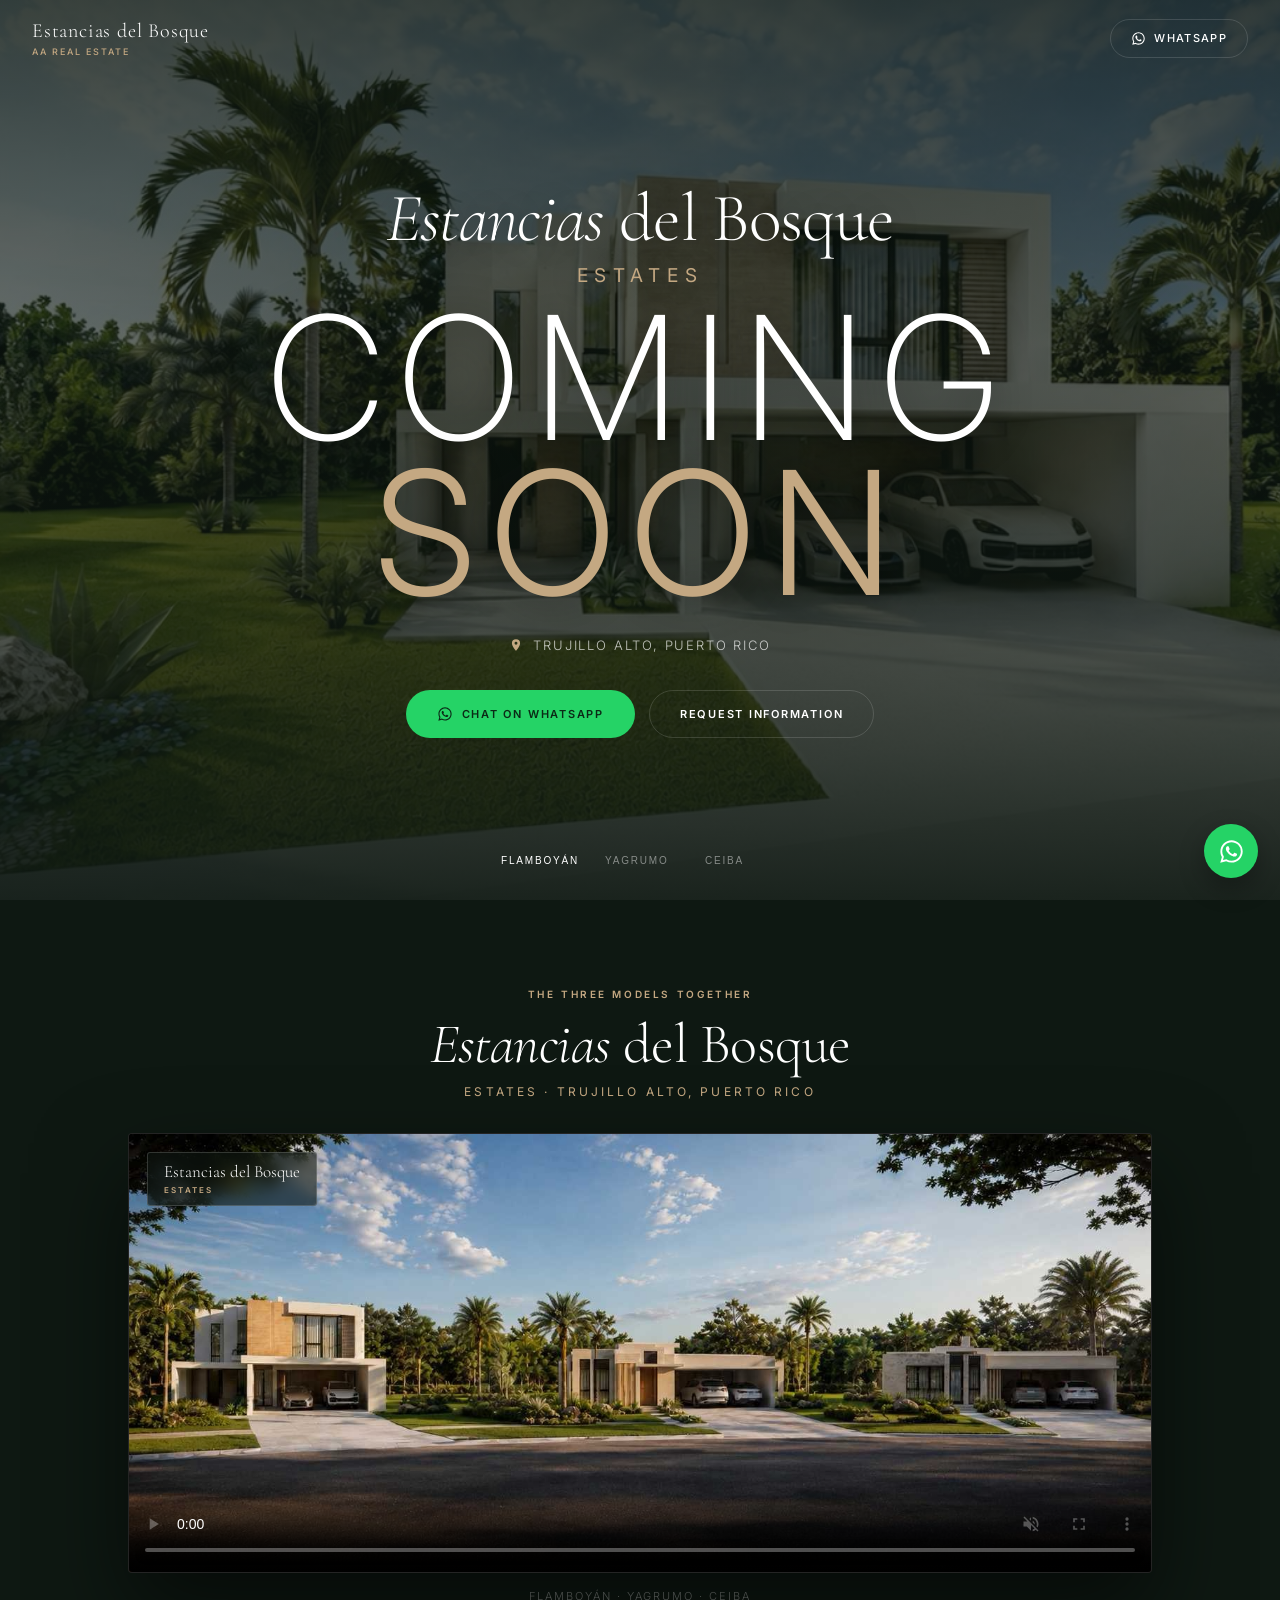
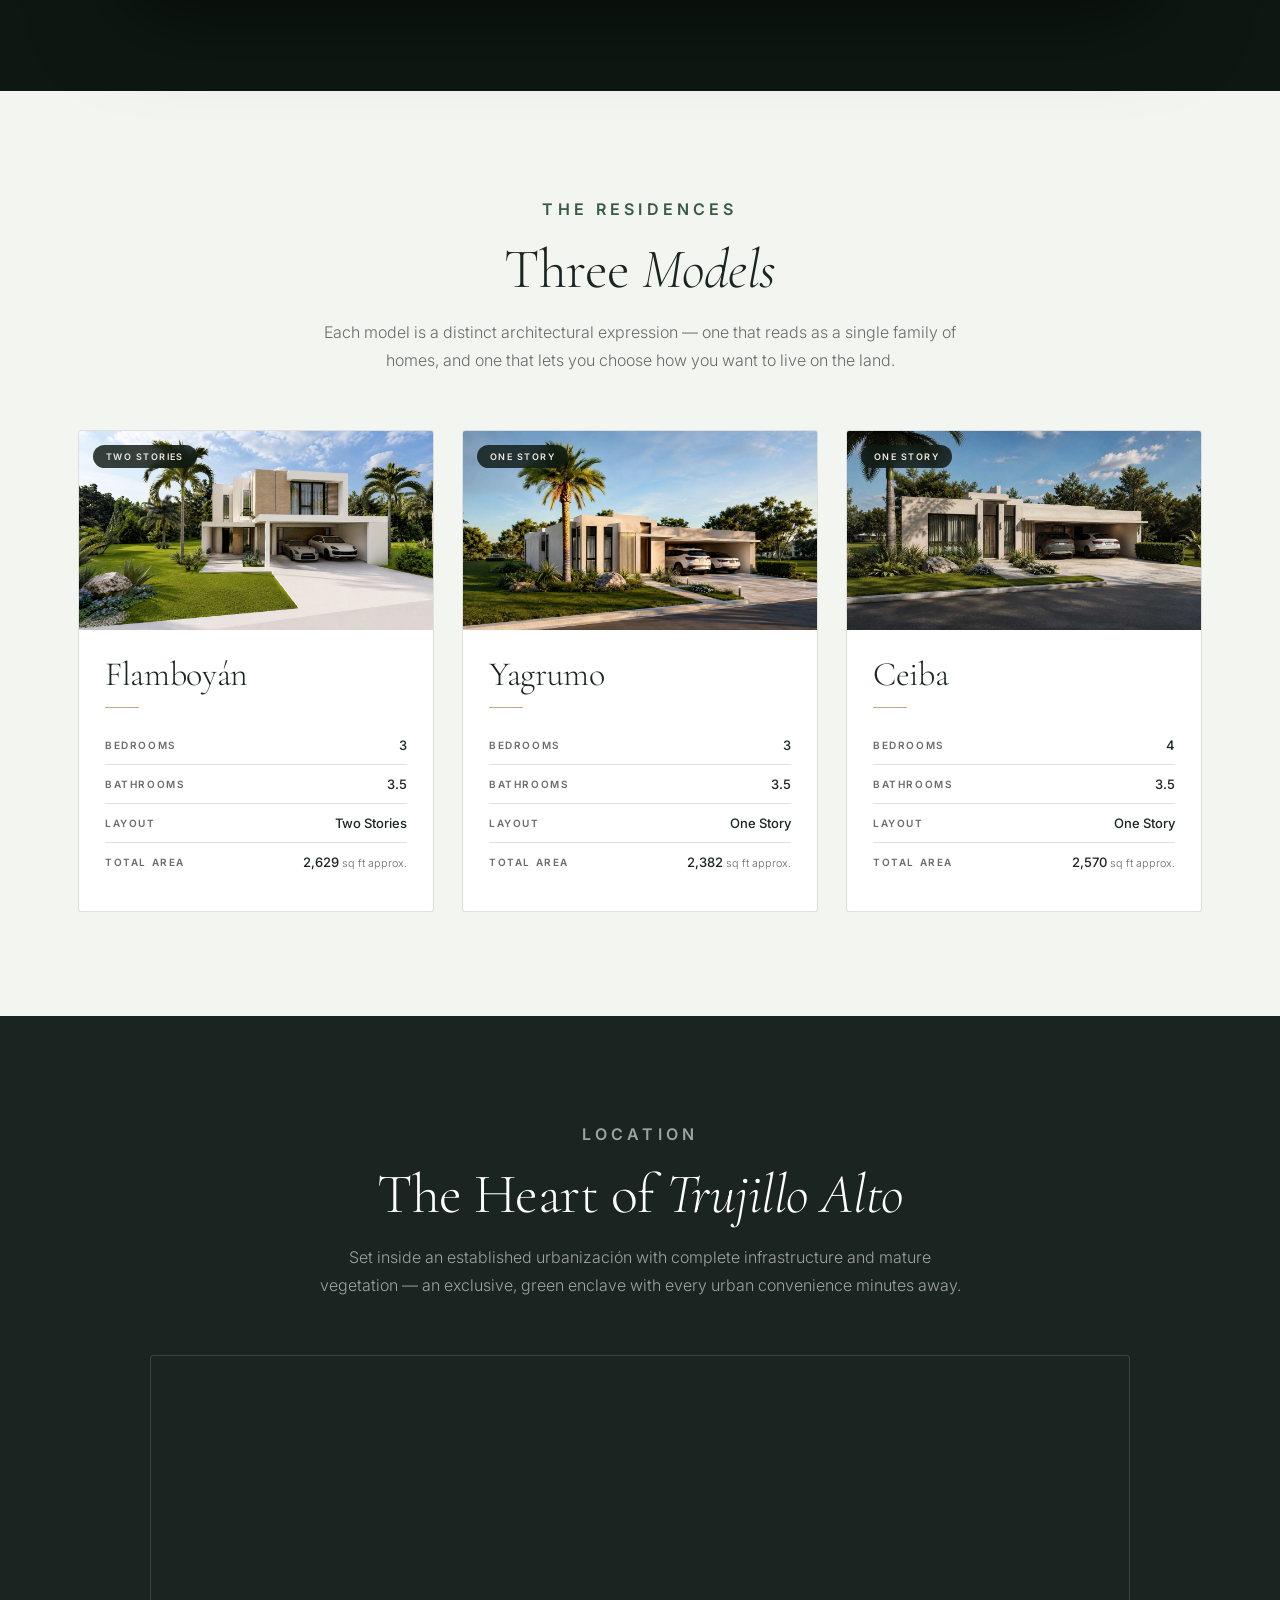
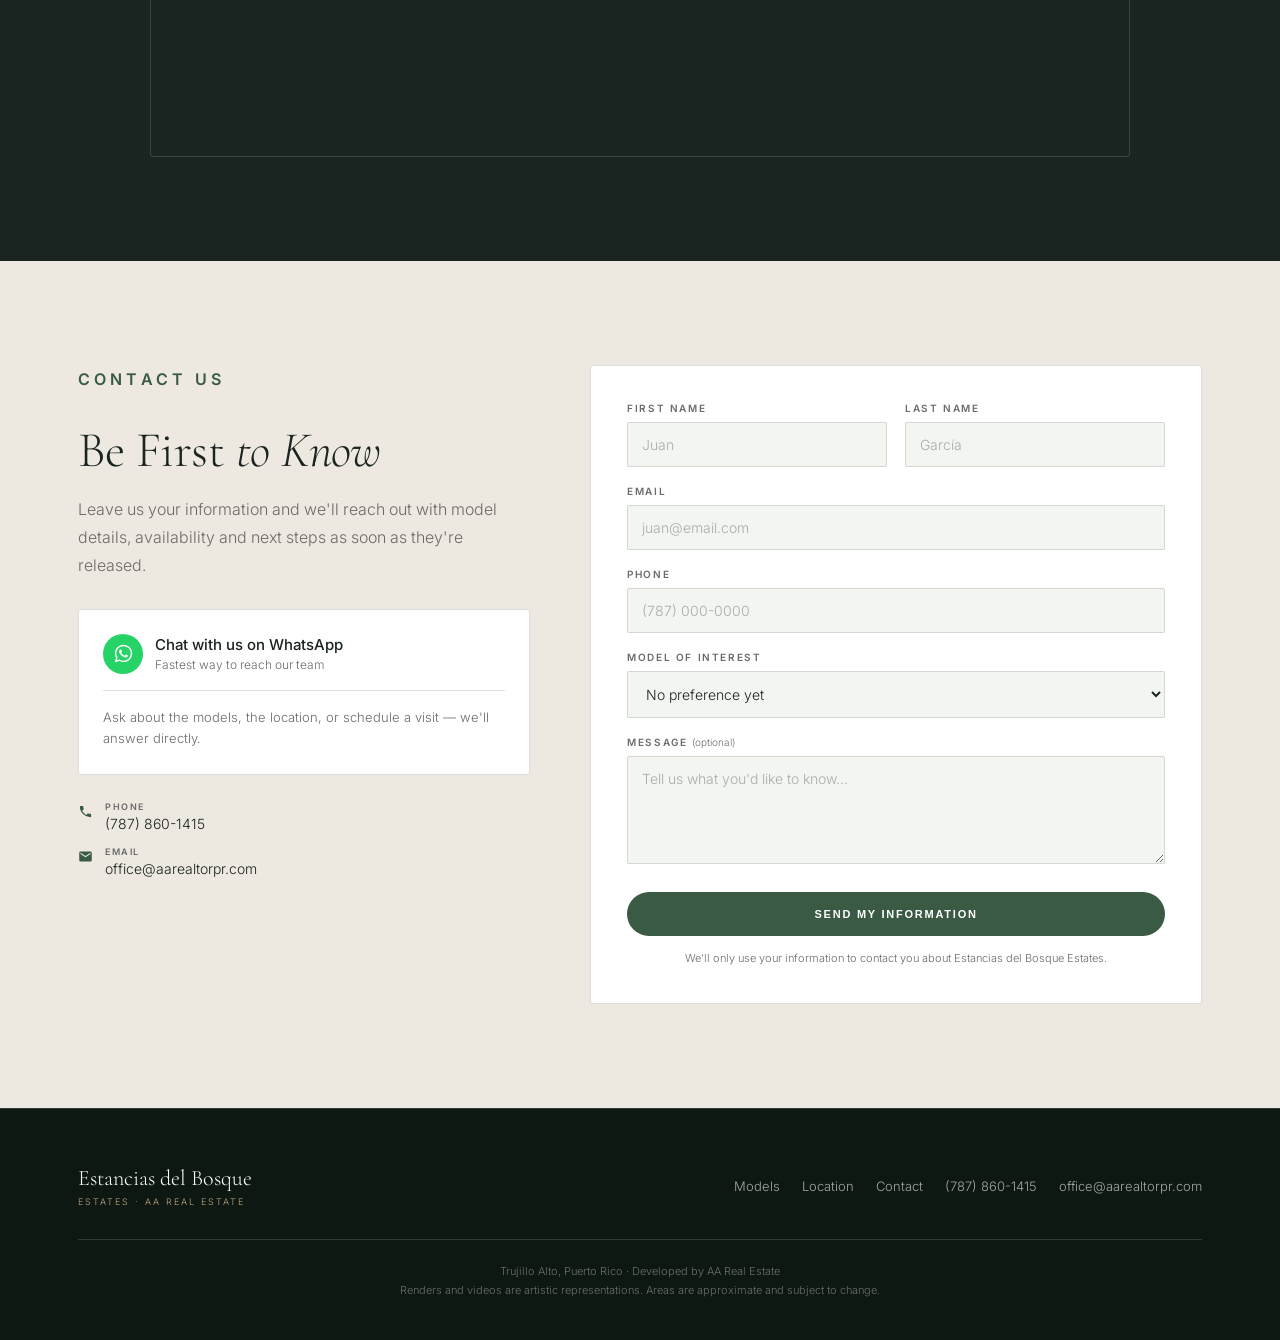
==== commit 279d97f5: "Número de contacto: (787) 860-1415 Sustituye el (787) 429-1414 que venía heredado del sitio completo" ====
--- a/index.html
+++ b/index.html
@@ -27,9 +27,9 @@
       <span class="nav-logo-sub">AA Real Estate</span>
     </a>
     <!-- WhatsApp agent. To point this at a different number/agent, change every
-         href="https://wa.me/17874291414..." on this page (nav, hero, contact card, float). -->
+         href="https://wa.me/17878601415..." on this page (nav, hero, contact card, float). -->
     <a class="nav-cta"
-       href="https://wa.me/17874291414?text=Hola%2C%20me%20interesa%20recibir%20informaci%C3%B3n%20sobre%20Estancias%20del%20Bosque%20Estates."
+       href="https://wa.me/17878601415?text=Hola%2C%20me%20interesa%20recibir%20informaci%C3%B3n%20sobre%20Estancias%20del%20Bosque%20Estates."
        target="_blank" rel="noopener">
       <svg viewBox="0 0 24 24" aria-hidden="true"><path d="M12.04 2C6.58 2 2.13 6.45 2.13 11.91c0 1.75.46 3.45 1.32 4.95L2 22l5.25-1.38a9.9 9.9 0 0 0 4.79 1.22h.01c5.46 0 9.91-4.45 9.91-9.91C21.96 6.45 17.5 2 12.04 2Zm0 18.15h-.01a8.23 8.23 0 0 1-4.19-1.15l-.3-.18-3.12.82.83-3.04-.2-.31a8.21 8.21 0 0 1-1.26-4.38c0-4.54 3.7-8.23 8.25-8.23 2.2 0 4.27.86 5.83 2.42a8.19 8.19 0 0 1 2.41 5.82c0 4.54-3.7 8.23-8.24 8.23Zm4.52-6.16c-.25-.12-1.47-.72-1.69-.81-.23-.08-.39-.12-.56.13-.16.24-.64.8-.79.97-.14.16-.29.18-.54.06-.25-.13-1.05-.39-2-1.23-.74-.66-1.24-1.47-1.38-1.72-.15-.25-.02-.38.11-.5.11-.11.25-.29.37-.43.13-.15.17-.25.25-.41.08-.17.04-.31-.02-.43-.06-.12-.56-1.34-.76-1.84-.2-.48-.41-.42-.56-.43h-.48c-.16 0-.43.06-.65.31-.23.25-.85.83-.85 2.03s.87 2.35.99 2.51c.12.16 1.71 2.61 4.14 3.66.58.25 1.03.4 1.38.51.58.19 1.11.16 1.53.1.47-.07 1.47-.6 1.68-1.18.21-.58.21-1.07.14-1.18-.06-.11-.22-.17-.47-.29Z"/></svg>
       <span class="nav-cta-text">WhatsApp</span>
@@ -71,7 +71,7 @@
 
       <div class="hero-actions">
         <a class="btn btn-wa"
-           href="https://wa.me/17874291414?text=Hola%2C%20me%20interesa%20recibir%20informaci%C3%B3n%20sobre%20Estancias%20del%20Bosque%20Estates."
+           href="https://wa.me/17878601415?text=Hola%2C%20me%20interesa%20recibir%20informaci%C3%B3n%20sobre%20Estancias%20del%20Bosque%20Estates."
            target="_blank" rel="noopener">
           <svg viewBox="0 0 24 24" aria-hidden="true"><path d="M12.04 2C6.58 2 2.13 6.45 2.13 11.91c0 1.75.46 3.45 1.32 4.95L2 22l5.25-1.38a9.9 9.9 0 0 0 4.79 1.22h.01c5.46 0 9.91-4.45 9.91-9.91C21.96 6.45 17.5 2 12.04 2Zm0 18.15h-.01a8.23 8.23 0 0 1-4.19-1.15l-.3-.18-3.12.82.83-3.04-.2-.31a8.21 8.21 0 0 1-1.26-4.38c0-4.54 3.7-8.23 8.25-8.23 2.2 0 4.27.86 5.83 2.42a8.19 8.19 0 0 1 2.41 5.82c0 4.54-3.7 8.23-8.24 8.23Zm4.52-6.16c-.25-.12-1.47-.72-1.69-.81-.23-.08-.39-.12-.56.13-.16.24-.64.8-.79.97-.14.16-.29.18-.54.06-.25-.13-1.05-.39-2-1.23-.74-.66-1.24-1.47-1.38-1.72-.15-.25-.02-.38.11-.5.11-.11.25-.29.37-.43.13-.15.17-.25.25-.41.08-.17.04-.31-.02-.43-.06-.12-.56-1.34-.76-1.84-.2-.48-.41-.42-.56-.43h-.48c-.16 0-.43.06-.65.31-.23.25-.85.83-.85 2.03s.87 2.35.99 2.51c.12.16 1.71 2.61 4.14 3.66.58.25 1.03.4 1.38.51.58.19 1.11.16 1.53.1.47-.07 1.47-.6 1.68-1.18.21-.58.21-1.07.14-1.18-.06-.11-.22-.17-.47-.29Z"/></svg>
           Chat on WhatsApp
@@ -225,7 +225,7 @@
         <p>Leave us your information and we'll reach out with model details, availability and next steps as soon as they're released.</p>
 
         <a class="wa-card"
-           href="https://wa.me/17874291414?text=Hola%2C%20me%20interesa%20recibir%20informaci%C3%B3n%20sobre%20Estancias%20del%20Bosque%20Estates."
+           href="https://wa.me/17878601415?text=Hola%2C%20me%20interesa%20recibir%20informaci%C3%B3n%20sobre%20Estancias%20del%20Bosque%20Estates."
            target="_blank" rel="noopener">
           <div class="wa-card-top">
             <span class="wa-icon">
@@ -244,7 +244,7 @@
             <svg viewBox="0 0 24 24" aria-hidden="true"><path d="M6.6 10.8a15.1 15.1 0 0 0 6.6 6.6l2.2-2.2c.3-.3.7-.4 1-.2 1.2.4 2.4.6 3.6.6.6 0 1 .4 1 1V20c0 .6-.4 1-1 1A17 17 0 0 1 3 4c0-.6.4-1 1-1h3.5c.6 0 1 .4 1 1 0 1.3.2 2.5.6 3.6.1.4 0 .8-.2 1l-2.3 2.2Z"/></svg>
             <span class="contact-direct-text">
               <span class="k">Phone</span>
-              <span class="v"><a href="tel:+17874291414">(787) 429-1414</a></span>
+              <span class="v"><a href="tel:+17878601415">(787) 860-1415</a></span>
             </span>
           </div>
           <div class="contact-direct-item">
@@ -318,7 +318,7 @@
           <a href="#models">Models</a>
           <a href="#location">Location</a>
           <a href="#contact">Contact</a>
-          <a href="tel:+17874291414">(787) 429-1414</a>
+          <a href="tel:+17878601415">(787) 860-1415</a>
           <a href="mailto:office@aarealtorpr.com">office@aarealtorpr.com</a>
         </div>
       </div>
@@ -331,7 +331,7 @@
 
   <!-- ============ WHATSAPP FLOAT ============ -->
   <a class="wa-float"
-     href="https://wa.me/17874291414?text=Hola%2C%20me%20interesa%20recibir%20informaci%C3%B3n%20sobre%20Estancias%20del%20Bosque%20Estates."
+     href="https://wa.me/17878601415?text=Hola%2C%20me%20interesa%20recibir%20informaci%C3%B3n%20sobre%20Estancias%20del%20Bosque%20Estates."
      target="_blank" rel="noopener" aria-label="Chat on WhatsApp">
     <svg viewBox="0 0 24 24" aria-hidden="true"><path d="M12.04 2C6.58 2 2.13 6.45 2.13 11.91c0 1.75.46 3.45 1.32 4.95L2 22l5.25-1.38a9.9 9.9 0 0 0 4.79 1.22h.01c5.46 0 9.91-4.45 9.91-9.91C21.96 6.45 17.5 2 12.04 2Zm0 18.15h-.01a8.23 8.23 0 0 1-4.19-1.15l-.3-.18-3.12.82.83-3.04-.2-.31a8.21 8.21 0 0 1-1.26-4.38c0-4.54 3.7-8.23 8.25-8.23 2.2 0 4.27.86 5.83 2.42a8.19 8.19 0 0 1 2.41 5.82c0 4.54-3.7 8.23-8.24 8.23Zm4.52-6.16c-.25-.12-1.47-.72-1.69-.81-.23-.08-.39-.12-.56.13-.16.24-.64.8-.79.97-.14.16-.29.18-.54.06-.25-.13-1.05-.39-2-1.23-.74-.66-1.24-1.47-1.38-1.72-.15-.25-.02-.38.11-.5.11-.11.25-.29.37-.43.13-.15.17-.25.25-.41.08-.17.04-.31-.02-.43-.06-.12-.56-1.34-.76-1.84-.2-.48-.41-.42-.56-.43h-.48c-.16 0-.43.06-.65.31-.23.25-.85.83-.85 2.03s.87 2.35.99 2.51c.12.16 1.71 2.61 4.14 3.66.58.25 1.03.4 1.38.51.58.19 1.11.16 1.53.1.47-.07 1.47-.6 1.68-1.18.21-.58.21-1.07.14-1.18-.06-.11-.22-.17-.47-.29Z"/></svg>
   </a>
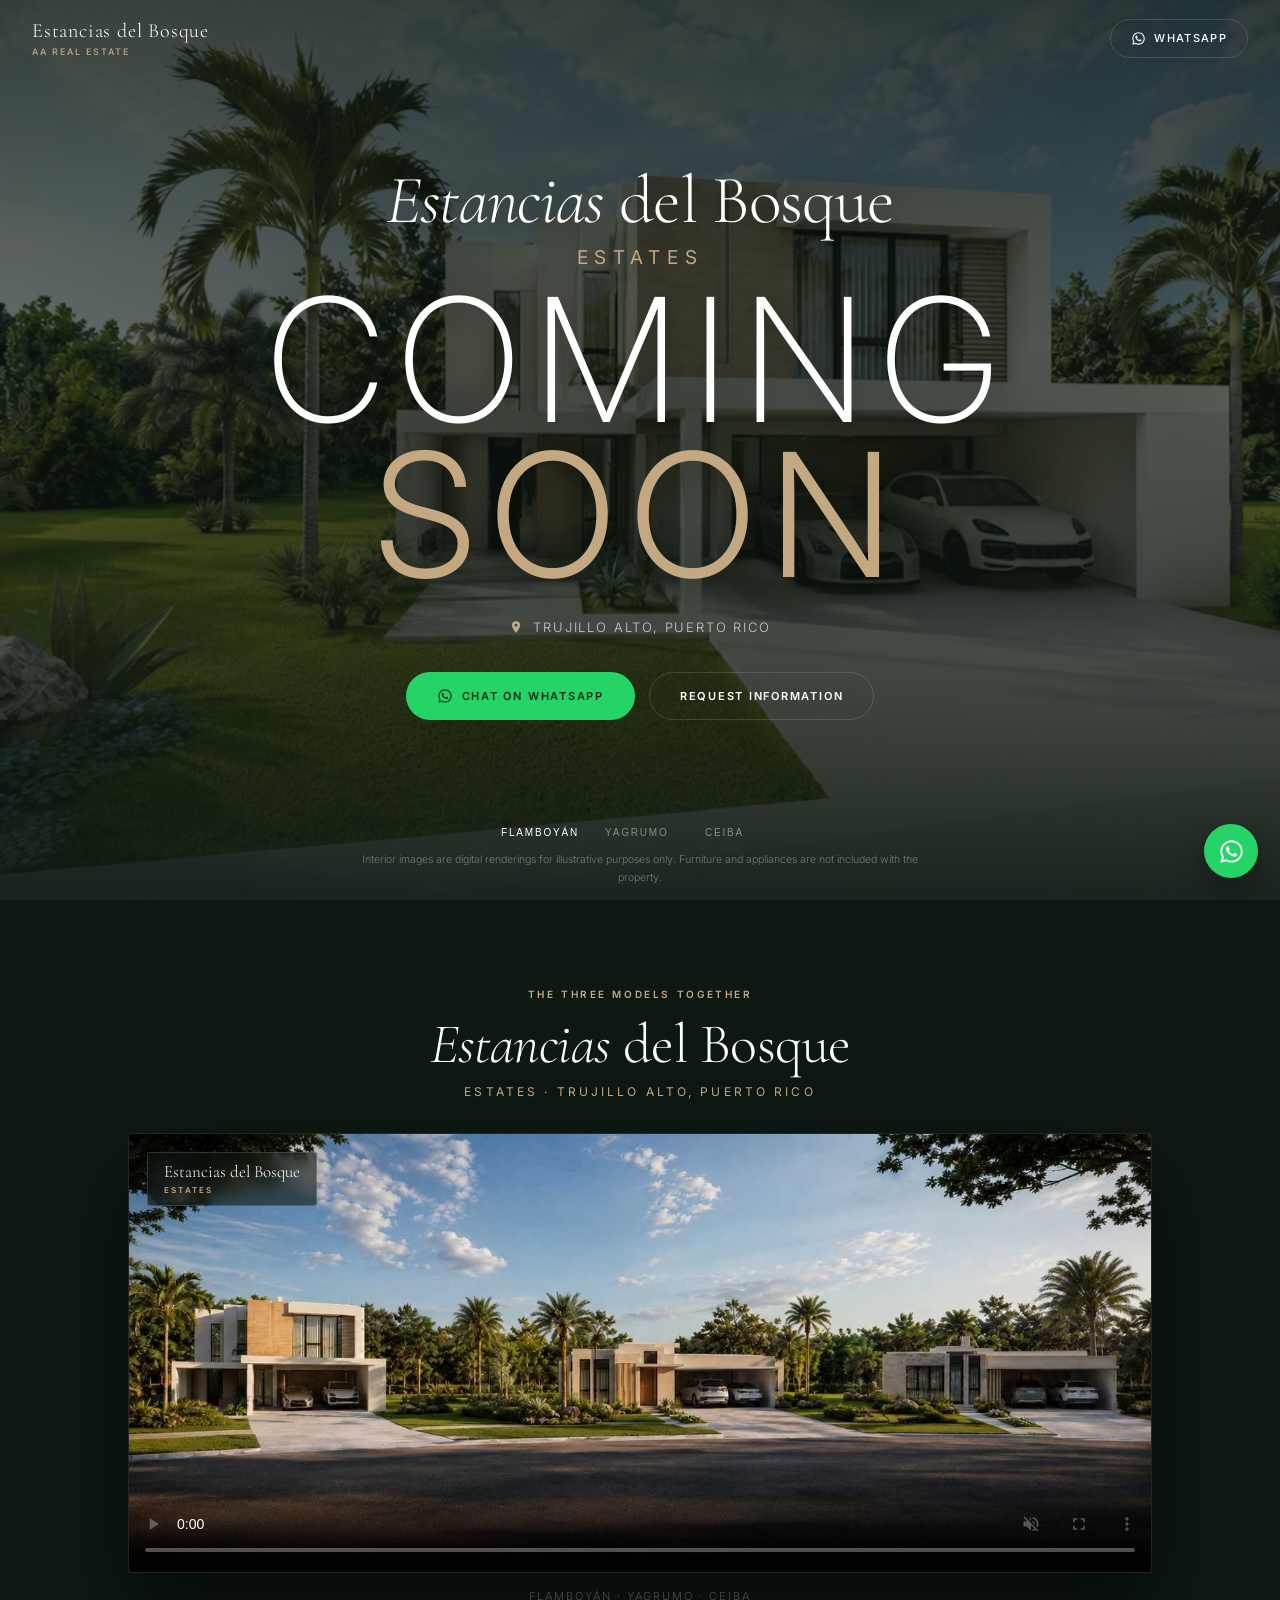
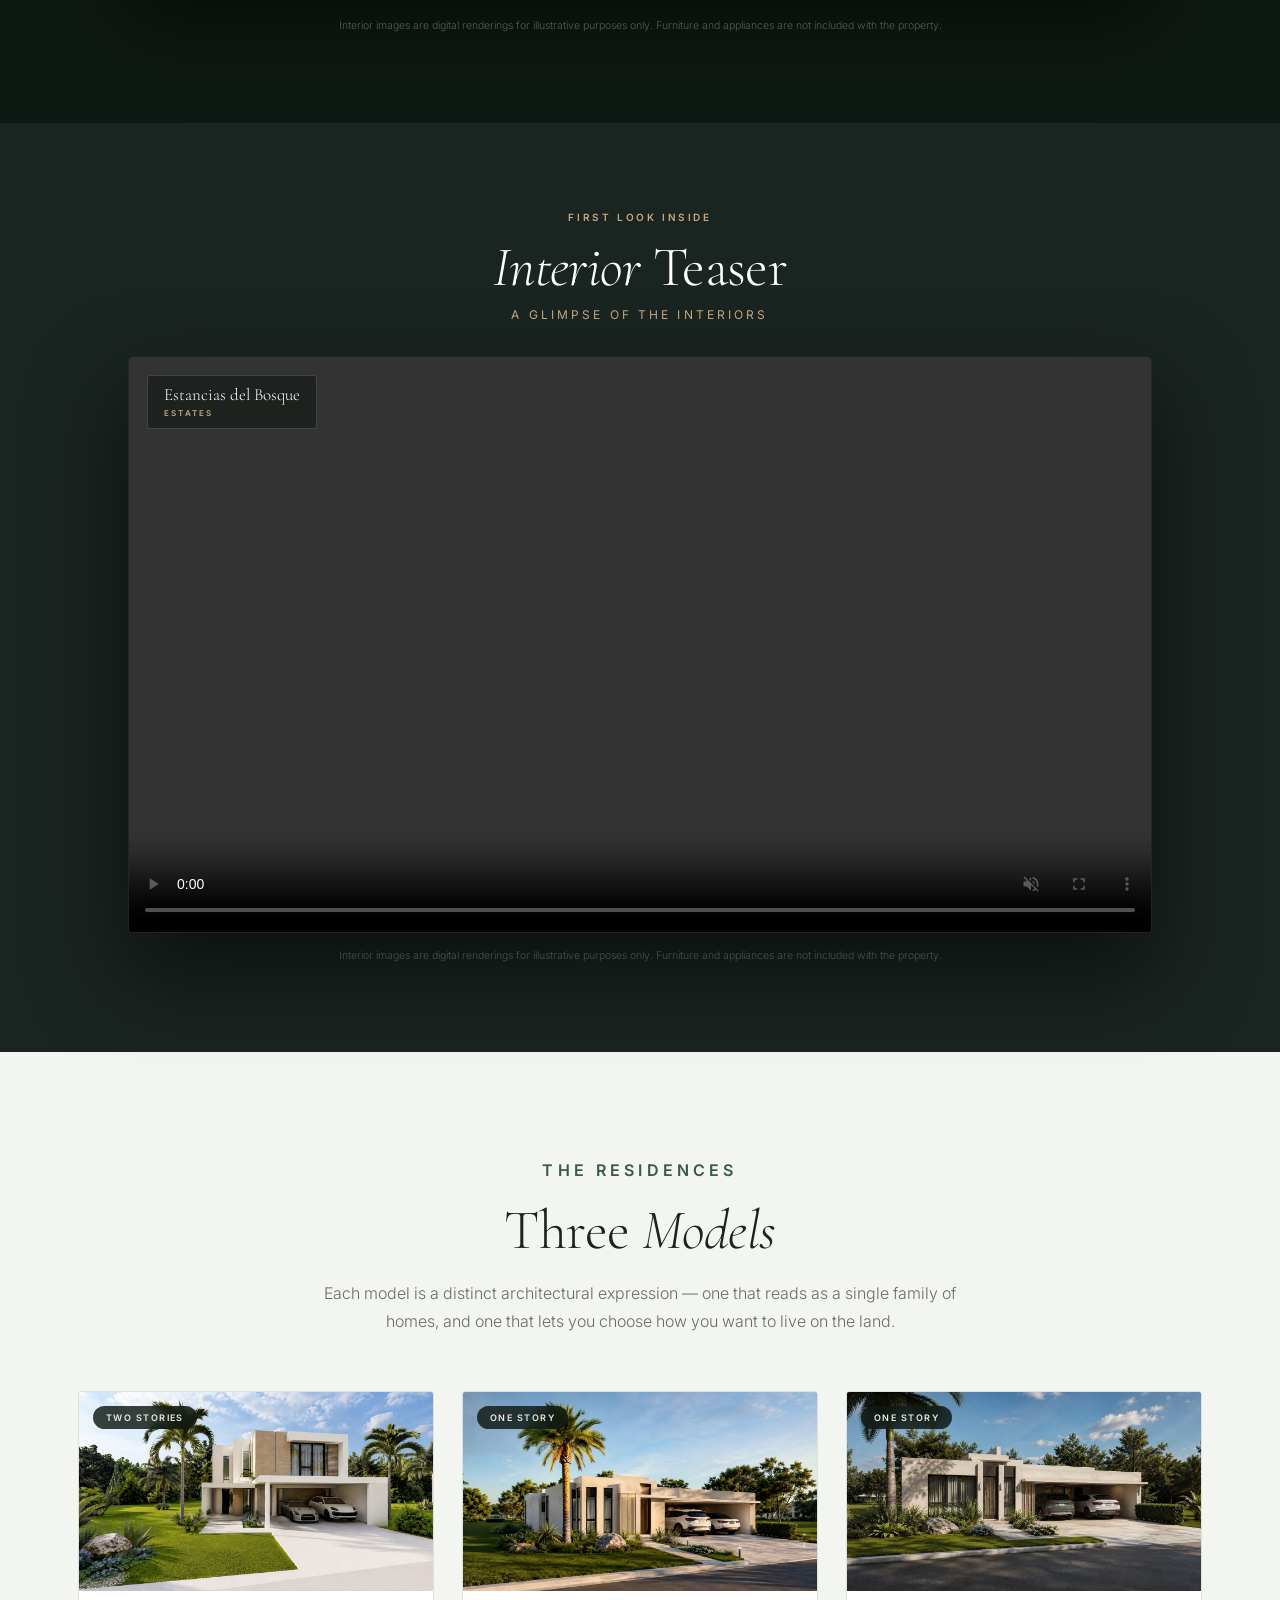
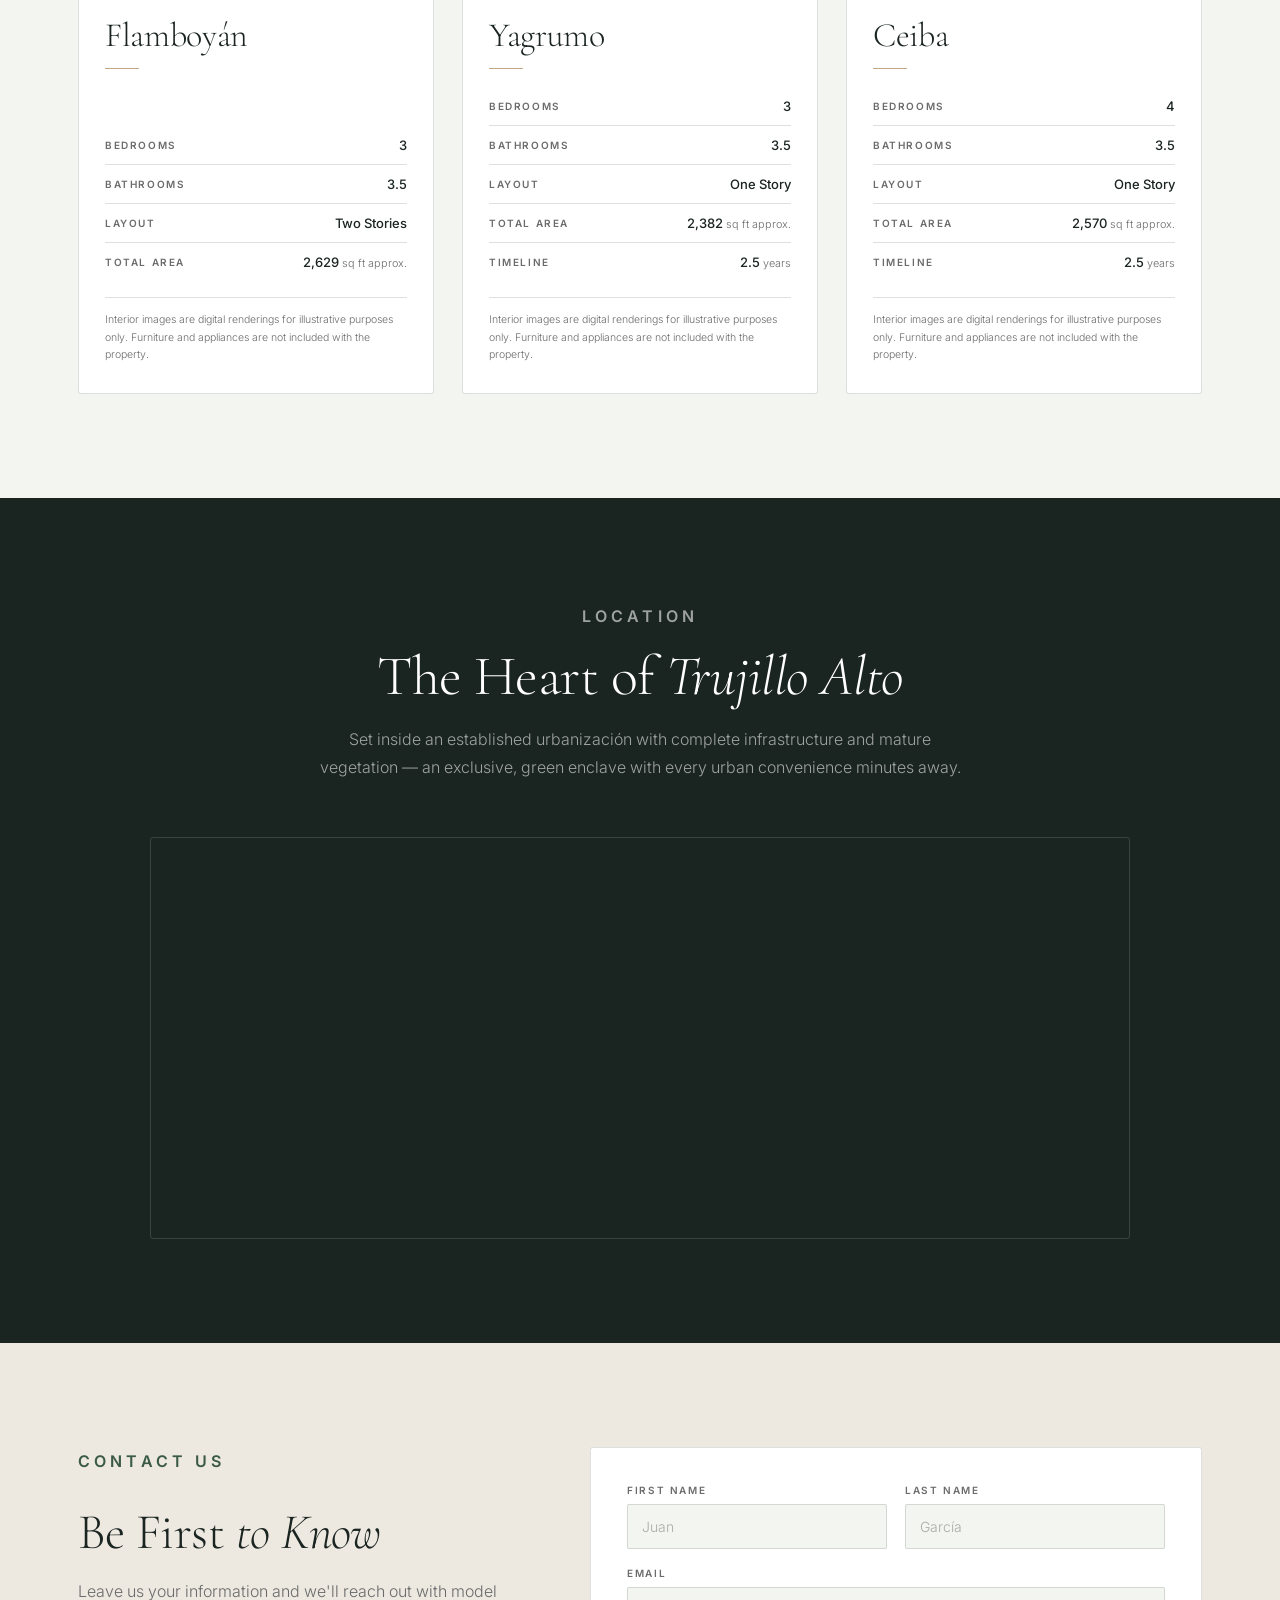
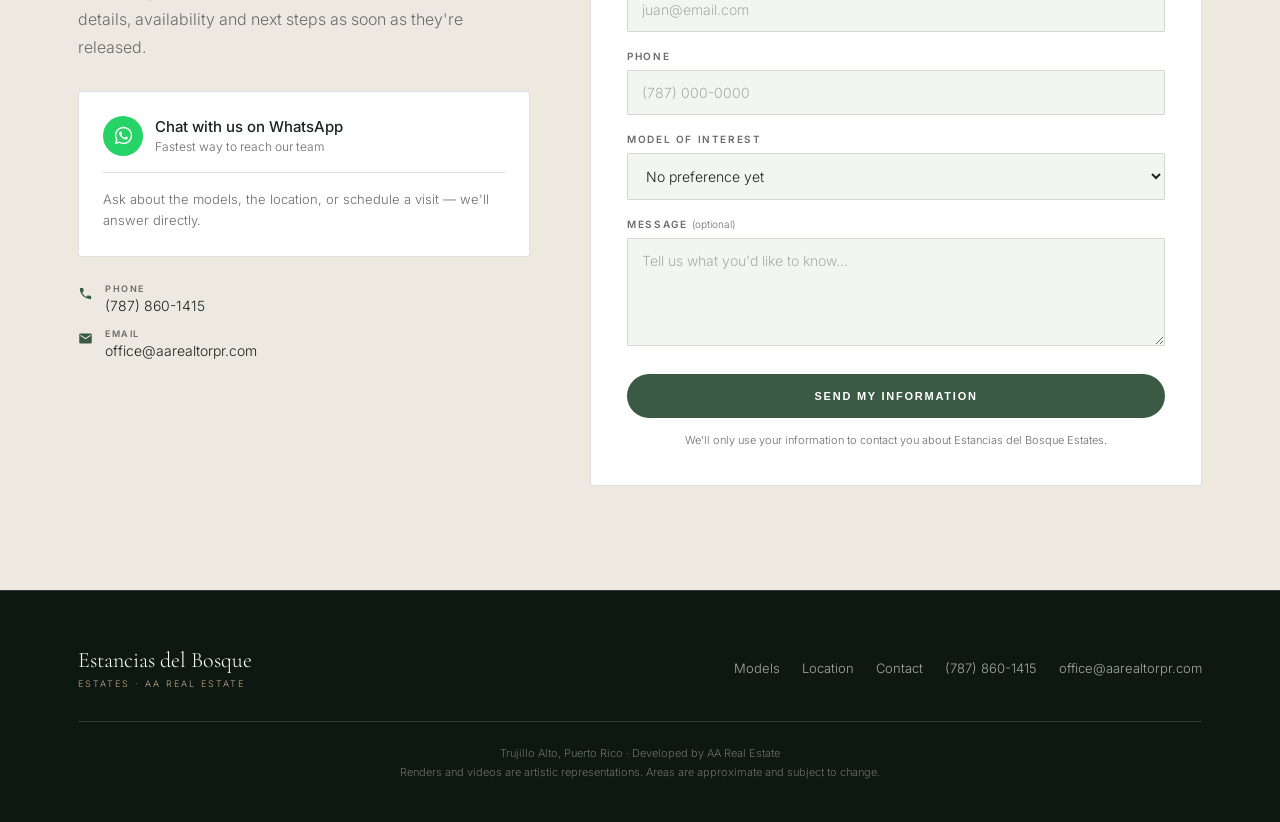
==== commit 3c2fc278: "Interior teaser, media disclaimer, 2.5-year timeline - New "Interior Teaser" section on both index.h" ====
--- a/index.html
+++ b/index.html
@@ -95,6 +95,8 @@
         <span class="hero-dot-name">Ceiba</span>
       </button>
     </div>
+
+    <p class="media-note media-note--hero">Interior images are digital renderings for illustrative purposes only. Furniture and appliances are not included with the property.</p>
   </header>
 
   <!-- ============ FILM ============ -->
@@ -124,6 +126,34 @@
         </video>
       </div>
       <p class="video-caption">Flamboyán · Yagrumo · Ceiba</p>
+      <p class="media-note media-note--on-dark media-note--center">Interior images are digital renderings for illustrative purposes only. Furniture and appliances are not included with the property.</p>
+    </div>
+  </section>
+
+  <!-- ============ INTERIOR TEASER ============ -->
+  <!-- First look inside. 16:9 source, so this frame overrides the wide
+       aspect-ratio the film video uses. -->
+  <section class="teaser" id="interior">
+    <div class="hero-video-wrap">
+      <div class="film-head">
+        <p class="eyebrow">First Look Inside</p>
+        <h2 class="film-title">
+          <em>Interior</em> Teaser
+          <span class="film-title-sub">A glimpse of the interiors</span>
+        </h2>
+      </div>
+
+      <div class="hero-video-frame">
+        <span class="film-mark">
+          <span class="film-mark-main">Estancias del Bosque</span>
+          <span class="film-mark-sub">Estates</span>
+        </span>
+        <video id="teaserVideo" controls muted loop playsinline preload="metadata">
+          <source src="images/interior-teaser.mp4" type="video/mp4">
+          Your browser does not support embedded video.
+        </video>
+      </div>
+      <p class="media-note media-note--on-dark media-note--center">Interior images are digital renderings for illustrative purposes only. Furniture and appliances are not included with the property.</p>
     </div>
   </section>
 
@@ -153,6 +183,7 @@
               <li><span class="k">Layout</span><span class="v">Two Stories</span></li>
               <li><span class="k">Total Area</span><span class="v">2,629 <small>sq ft approx.</small></span></li>
             </ul>
+            <p class="media-note media-note--card">Interior images are digital renderings for illustrative purposes only. Furniture and appliances are not included with the property.</p>
           </div>
         </article>
 
@@ -170,7 +201,9 @@
               <li><span class="k">Bathrooms</span><span class="v">3.5</span></li>
               <li><span class="k">Layout</span><span class="v">One Story</span></li>
               <li><span class="k">Total Area</span><span class="v">2,382 <small>sq ft approx.</small></span></li>
+              <li><span class="k">Timeline</span><span class="v">2.5 <small>years</small></span></li>
             </ul>
+            <p class="media-note media-note--card">Interior images are digital renderings for illustrative purposes only. Furniture and appliances are not included with the property.</p>
           </div>
         </article>
 
@@ -188,7 +221,9 @@
               <li><span class="k">Bathrooms</span><span class="v">3.5</span></li>
               <li><span class="k">Layout</span><span class="v">One Story</span></li>
               <li><span class="k">Total Area</span><span class="v">2,570 <small>sq ft approx.</small></span></li>
+              <li><span class="k">Timeline</span><span class="v">2.5 <small>years</small></span></li>
             </ul>
+            <p class="media-note media-note--card">Interior images are digital renderings for illustrative purposes only. Furniture and appliances are not included with the property.</p>
           </div>
         </article>
 
--- a/css/landing.css
+++ b/css/landing.css
@@ -111,7 +111,7 @@
   align-items: center;
   justify-content: center;
   background: var(--dark);
-  padding: calc(var(--nav-h) + 40px) 0 96px;
+  padding: calc(var(--nav-h) + 40px) 0 132px;
   overflow: hidden;
 }
 
@@ -205,7 +205,7 @@
 .hero-nav {
   position: absolute;
   left: 0; right: 0;
-  bottom: 34px;
+  bottom: 62px;
   display: flex;
   justify-content: center;
   gap: 26px;
@@ -423,6 +423,43 @@
 }
 .model-specs .v { font-weight: 500; color: var(--charcoal); }
 .model-specs .v small { font-weight: 300; color: var(--gray); }
+
+/* ---------- MEDIA DISCLAIMER ---------- */
+/* Rides along with every render and video: what you see is illustrative, and
+   nothing that's furnished comes with the house. */
+.media-note {
+  font-size: 10.5px;
+  font-weight: 300;
+  line-height: 1.65;
+  color: var(--gray);
+}
+.media-note--on-dark { color: rgba(255,255,255,0.40); }
+.media-note--center {
+  max-width: 620px;
+  margin: 14px auto 0;
+  text-align: center;
+}
+.media-note--card {
+  margin-top: 16px;
+  padding-top: 13px;
+  border-top: 1px solid var(--line-dark);
+}
+.media-note--hero {
+  position: absolute;
+  left: 0; right: 0;
+  bottom: 14px;
+  z-index: 2;
+  max-width: 640px;
+  margin: 0 auto;
+  padding: 0 24px;
+  text-align: center;
+  color: rgba(255,255,255,0.38);
+}
+
+/* ---------- INTERIOR TEASER ---------- */
+.teaser { background: var(--charcoal); }
+/* The teaser is a 16:9 clip, not the wide film crop. */
+.teaser .hero-video-frame video { aspect-ratio: 16 / 9; }
 
 /* ---------- LOCATION ---------- */
 .location { background: var(--charcoal); padding: 104px 0; }
@@ -612,7 +649,7 @@
   .nav-cta { padding: 9px 14px; font-size: 10px; }
   .nav-cta .nav-cta-text { display: none; }
   .wrap { padding: 0 20px; }
-  .hero { padding: calc(var(--nav-h) + 28px) 0 108px; }
+  .hero { padding: calc(var(--nav-h) + 28px) 0 154px; }
   /* Keep the wordmark off the edge on 360px phones */
   .hero-brand { font-size: clamp(24px, 7.4vw, 34px); margin-bottom: 12px; }
   .hero-brand-sub { letter-spacing: 0.28em; margin-top: 8px; }
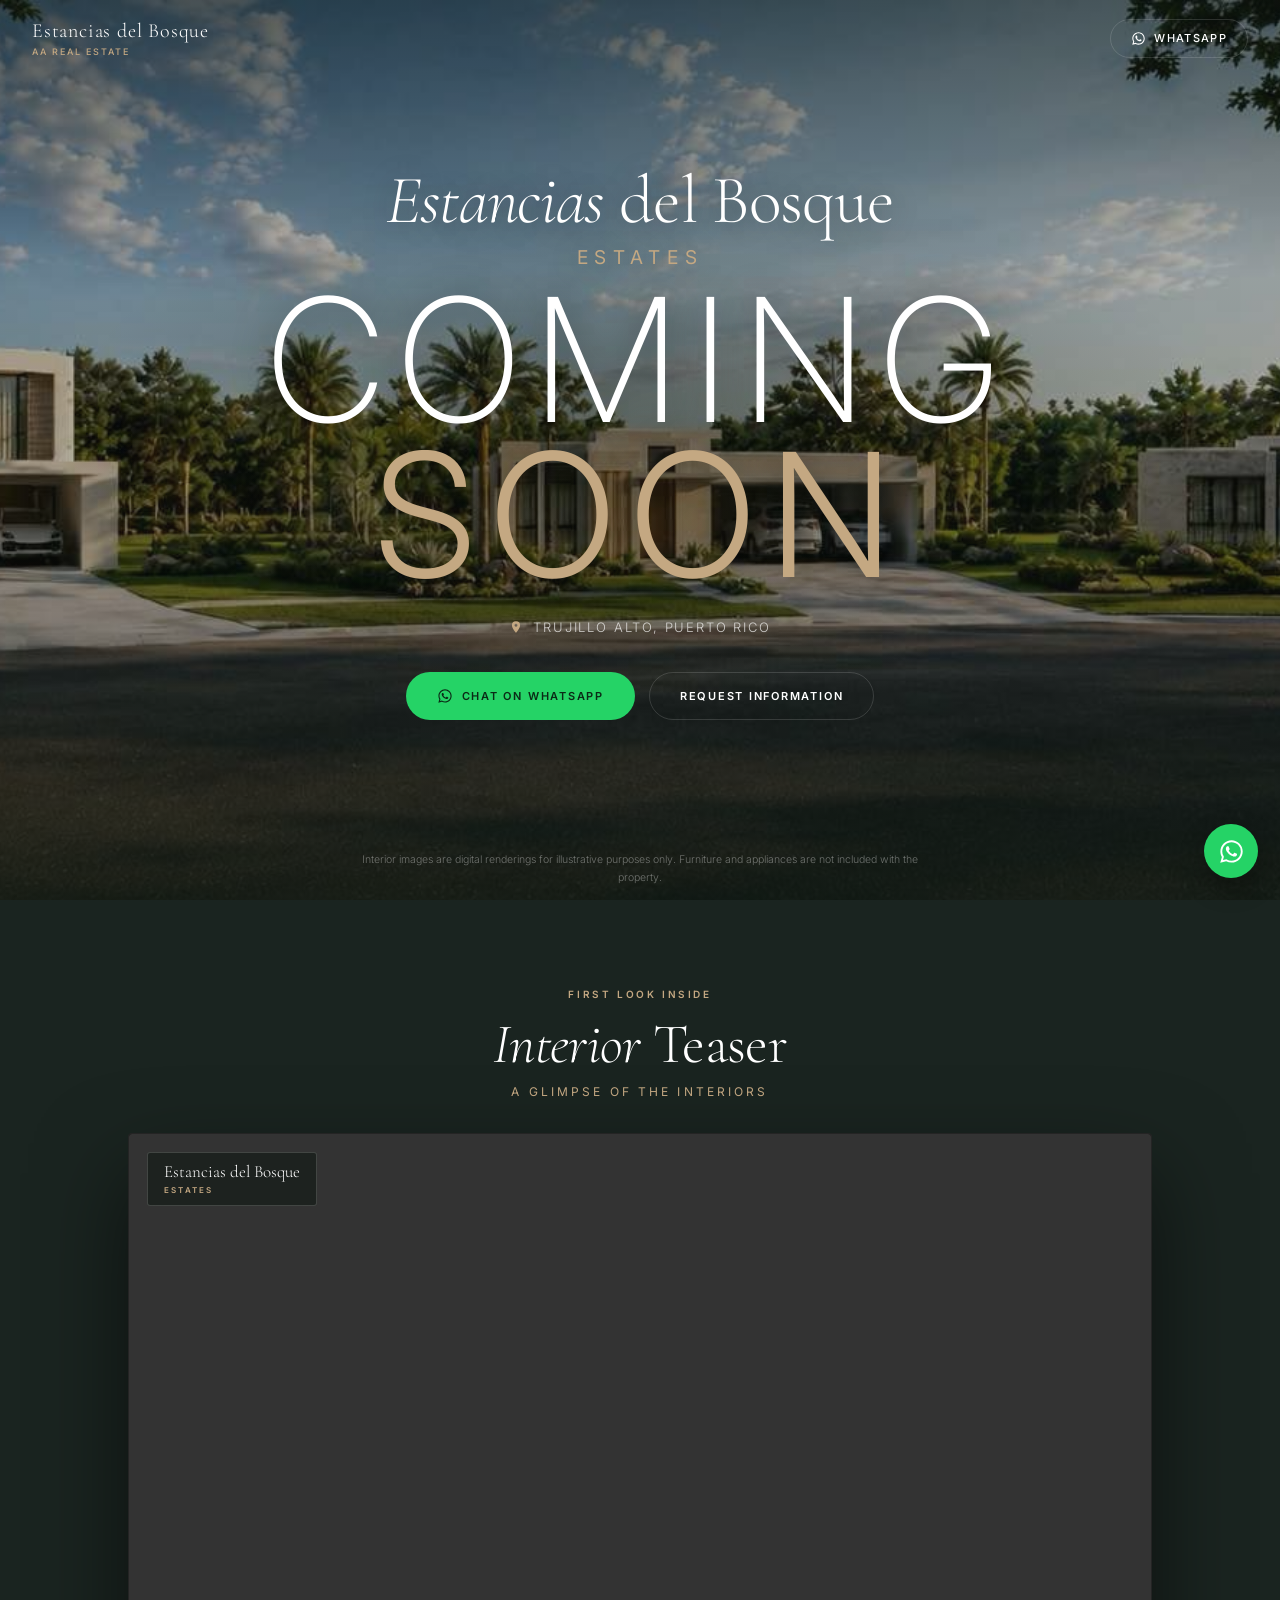
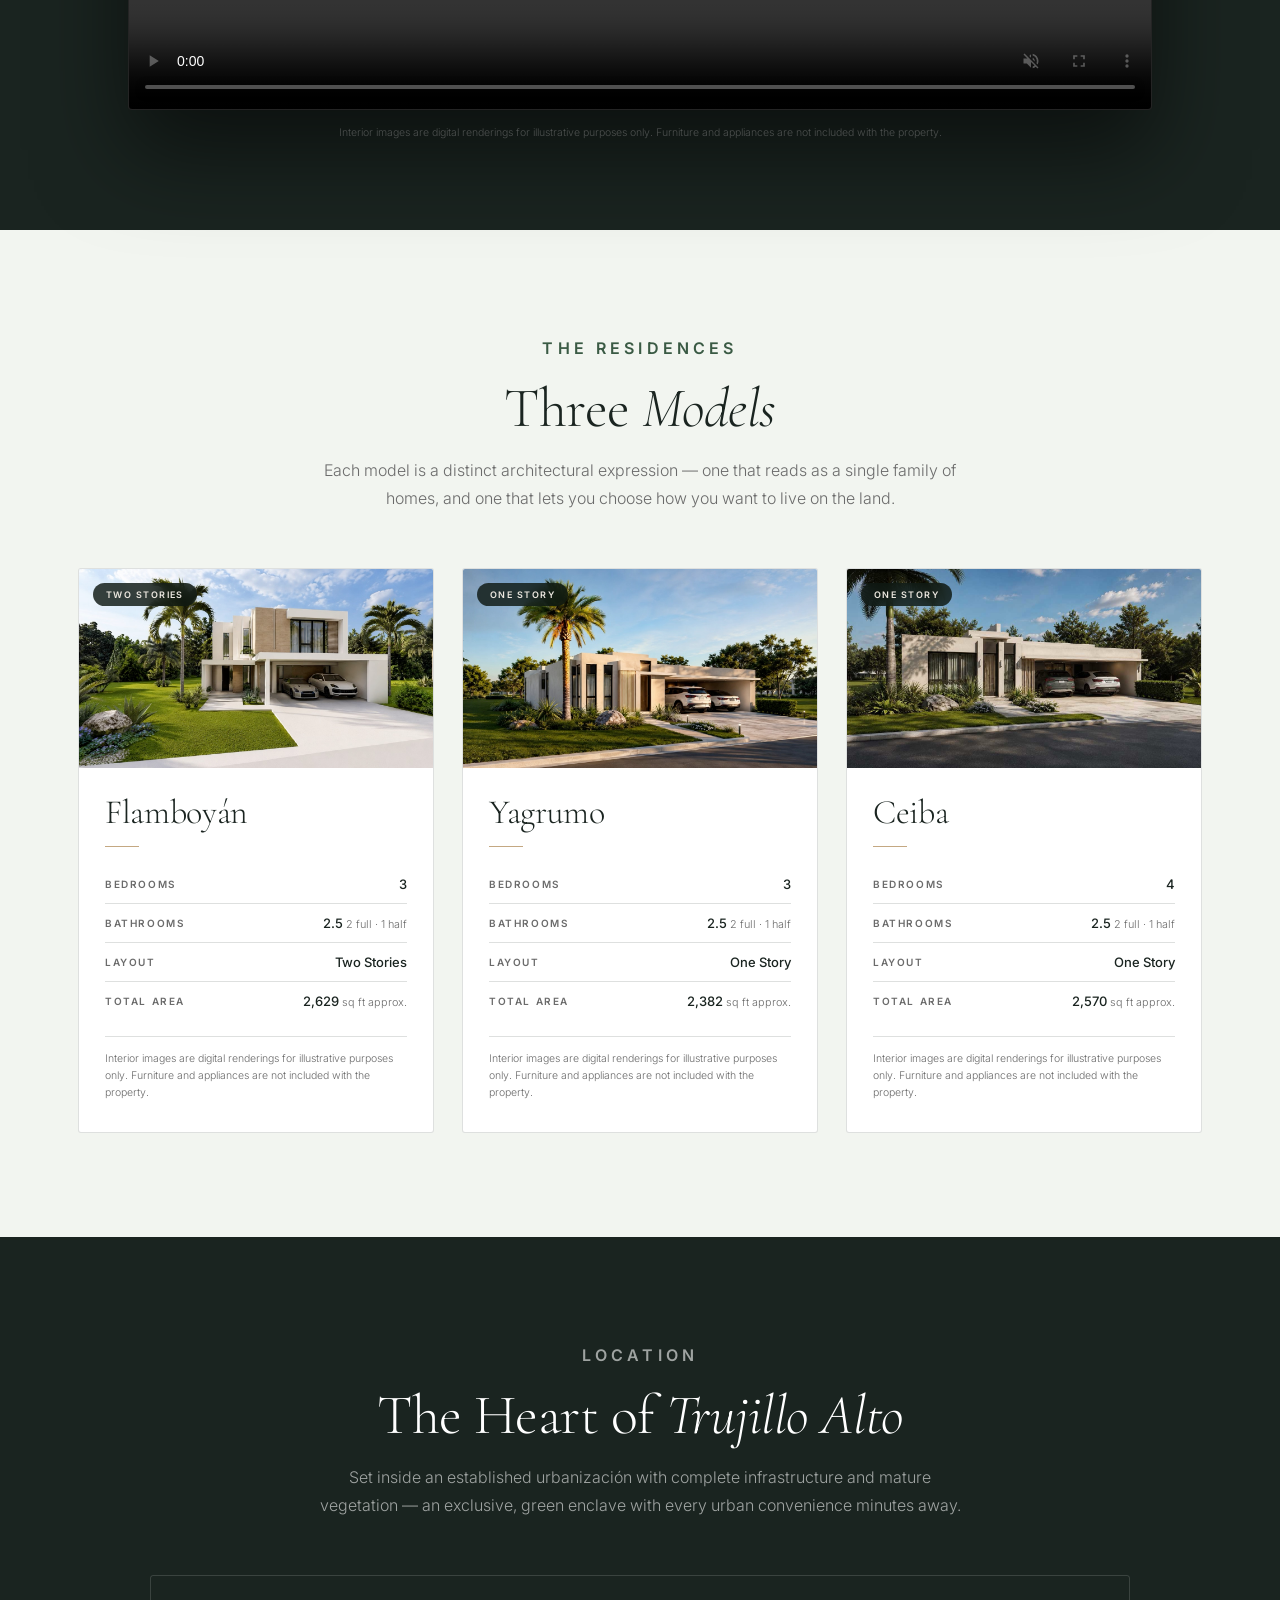
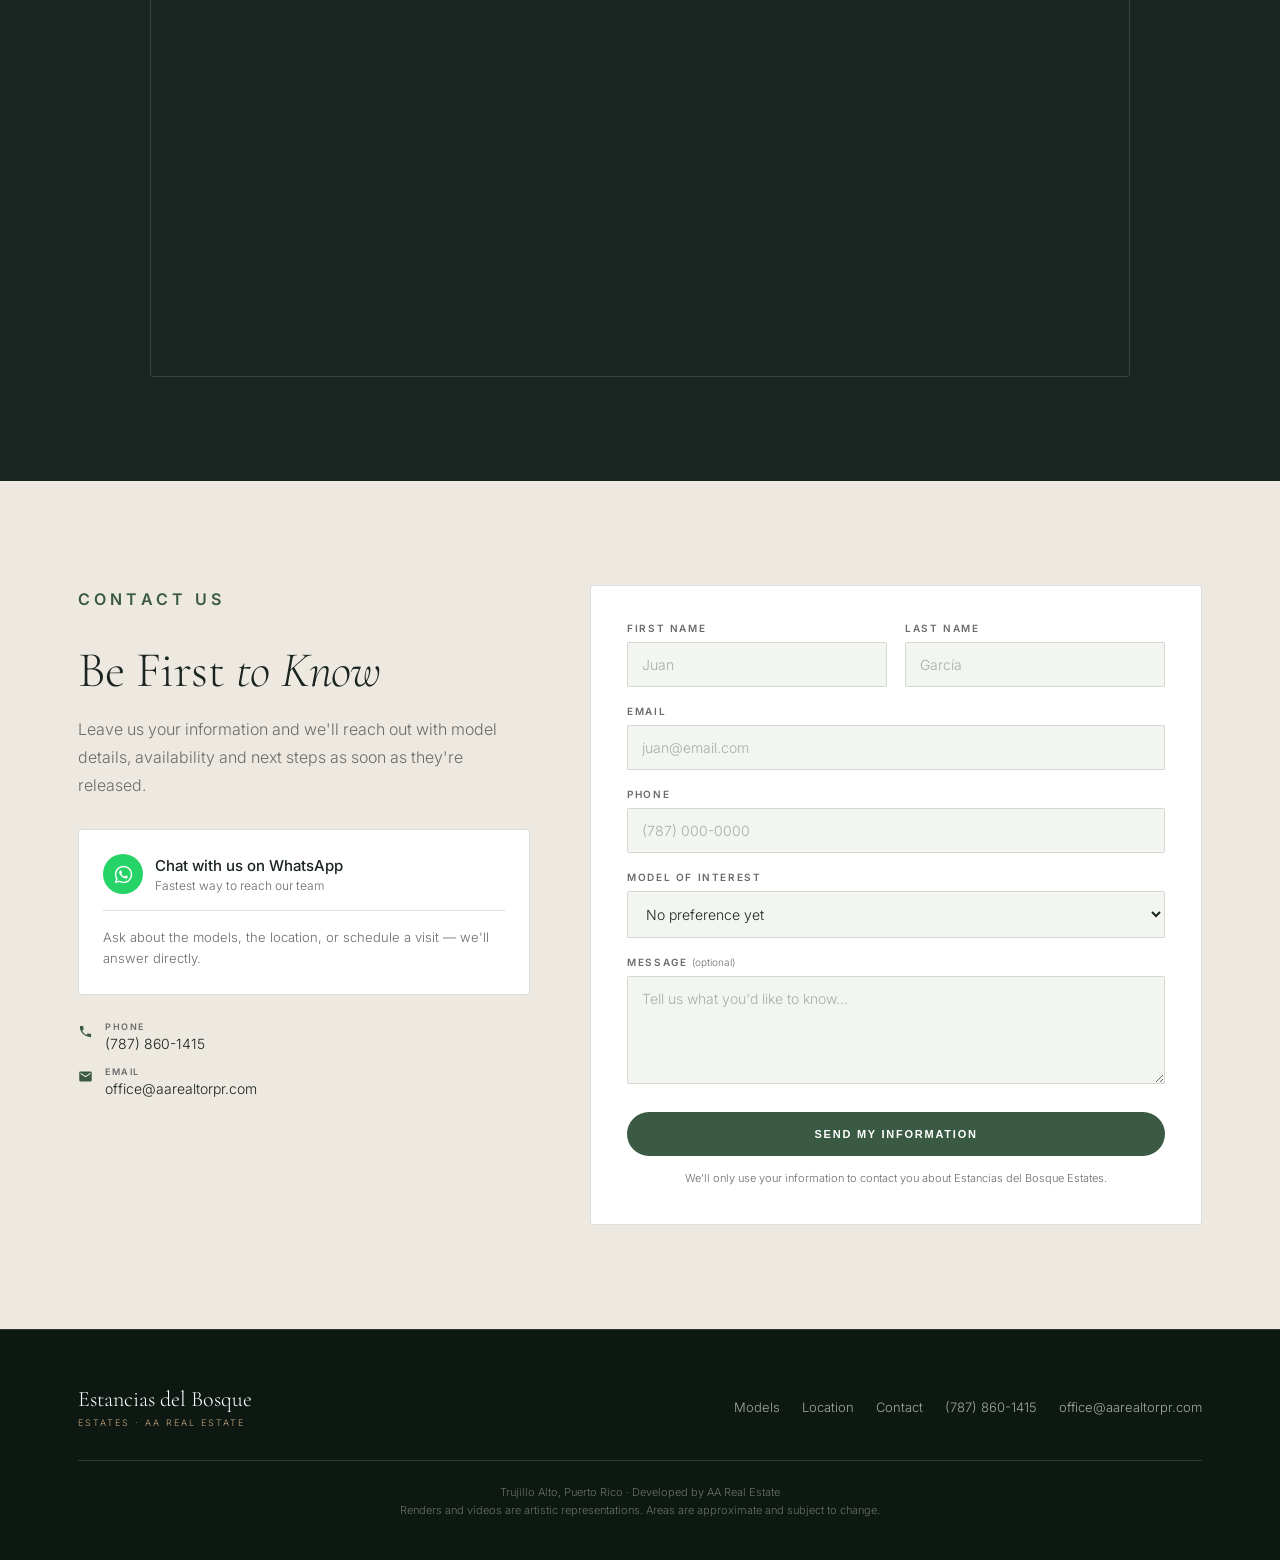
==== commit 0fc8187e: "Hero autoplay video, 2.5 baths (2 full + 1 half), remove timeline Co-Authored-By: Claude Opus 5.5 <n" ====
--- a/index.html
+++ b/index.html
@@ -38,18 +38,12 @@
 
   <!-- ============ HERO ============ -->
   <header class="hero">
-    <!-- One house at a time — Flamboyán, Yagrumo, Ceiba — under a single big
-         COMING SOON. Exteriors only. -->
-    <div class="hero-stage" id="heroStage">
-      <div class="hero-slide is-active">
-        <img src="images/tour-two-story-poster.jpg" alt="Modelo Flamboyán — Estancias del Bosque Estates" />
-      </div>
-      <div class="hero-slide">
-        <img src="images/tour-single-story-poster.jpg" alt="Modelo Yagrumo — Estancias del Bosque Estates" loading="lazy" />
-      </div>
-      <div class="hero-slide">
-        <img src="images/ceiba-poster.jpg" alt="Modelo Ceiba — Estancias del Bosque Estates" loading="lazy" />
-      </div>
+    <!-- The three models, filmed together — the first thing you see. -->
+    <div class="hero-stage">
+      <video class="hero-bg-video" id="filmVideo" autoplay muted loop playsinline preload="auto"
+             poster="images/hero-poster.jpg" aria-hidden="true">
+        <source src="images/hero.mp4" type="video/mp4">
+      </video>
     </div>
     <div class="hero-veil"></div>
 
@@ -80,55 +74,8 @@
       </div>
     </div>
 
-    <!-- Which house is on screen, and manual control of the rotation. -->
-    <div class="hero-nav" id="heroNav" role="tablist" aria-label="Modelos">
-      <button type="button" class="hero-dot is-active" role="tab" aria-selected="true">
-        <span class="hero-dot-bar"></span>
-        <span class="hero-dot-name">Flamboyán</span>
-      </button>
-      <button type="button" class="hero-dot" role="tab" aria-selected="false">
-        <span class="hero-dot-bar"></span>
-        <span class="hero-dot-name">Yagrumo</span>
-      </button>
-      <button type="button" class="hero-dot" role="tab" aria-selected="false">
-        <span class="hero-dot-bar"></span>
-        <span class="hero-dot-name">Ceiba</span>
-      </button>
-    </div>
-
     <p class="media-note media-note--hero">Interior images are digital renderings for illustrative purposes only. Furniture and appliances are not included with the property.</p>
   </header>
-
-  <!-- ============ FILM ============ -->
-  <!-- The three models, filmed together. Framed (not full-bleed) so the full
-       composition stays visible — cropping would cut the side residences. -->
-  <section class="film">
-    <div class="hero-video-wrap">
-      <div class="film-head">
-        <p class="eyebrow">The three models together</p>
-        <h2 class="film-title">
-          <em>Estancias</em> del Bosque
-          <span class="film-title-sub">Estates · Trujillo Alto, Puerto Rico</span>
-        </h2>
-      </div>
-
-      <div class="hero-video-frame">
-        <!-- Marca sobre la toma: si alguien la comparte suelta, sigue diciendo
-             de qué proyecto es. -->
-        <span class="film-mark">
-          <span class="film-mark-main">Estancias del Bosque</span>
-          <span class="film-mark-sub">Estates</span>
-        </span>
-        <video id="filmVideo" controls autoplay muted loop playsinline preload="metadata"
-               poster="images/hero-poster.jpg">
-          <source src="images/hero.mp4" type="video/mp4">
-          Your browser does not support embedded video.
-        </video>
-      </div>
-      <p class="video-caption">Flamboyán · Yagrumo · Ceiba</p>
-      <p class="media-note media-note--on-dark media-note--center">Interior images are digital renderings for illustrative purposes only. Furniture and appliances are not included with the property.</p>
-    </div>
-  </section>
 
   <!-- ============ INTERIOR TEASER ============ -->
   <!-- First look inside. 16:9 source, so this frame overrides the wide
@@ -148,7 +95,7 @@
           <span class="film-mark-main">Estancias del Bosque</span>
           <span class="film-mark-sub">Estates</span>
         </span>
-        <video id="teaserVideo" controls muted loop playsinline preload="metadata">
+        <video id="teaserVideo" controls autoplay muted loop playsinline preload="metadata">
           <source src="images/interior-teaser.mp4" type="video/mp4">
           Your browser does not support embedded video.
         </video>
@@ -179,7 +126,7 @@
             <div class="model-rule"></div>
             <ul class="model-specs">
               <li><span class="k">Bedrooms</span><span class="v">3</span></li>
-              <li><span class="k">Bathrooms</span><span class="v">3.5</span></li>
+              <li><span class="k">Bathrooms</span><span class="v">2.5 <small>2 full · 1 half</small></span></li>
               <li><span class="k">Layout</span><span class="v">Two Stories</span></li>
               <li><span class="k">Total Area</span><span class="v">2,629 <small>sq ft approx.</small></span></li>
             </ul>
@@ -198,10 +145,9 @@
             <div class="model-rule"></div>
             <ul class="model-specs">
               <li><span class="k">Bedrooms</span><span class="v">3</span></li>
-              <li><span class="k">Bathrooms</span><span class="v">3.5</span></li>
+              <li><span class="k">Bathrooms</span><span class="v">2.5 <small>2 full · 1 half</small></span></li>
               <li><span class="k">Layout</span><span class="v">One Story</span></li>
               <li><span class="k">Total Area</span><span class="v">2,382 <small>sq ft approx.</small></span></li>
-              <li><span class="k">Timeline</span><span class="v">2.5 <small>years</small></span></li>
             </ul>
             <p class="media-note media-note--card">Interior images are digital renderings for illustrative purposes only. Furniture and appliances are not included with the property.</p>
           </div>
@@ -218,10 +164,9 @@
             <div class="model-rule"></div>
             <ul class="model-specs">
               <li><span class="k">Bedrooms</span><span class="v">4</span></li>
-              <li><span class="k">Bathrooms</span><span class="v">3.5</span></li>
+              <li><span class="k">Bathrooms</span><span class="v">2.5 <small>2 full · 1 half</small></span></li>
               <li><span class="k">Layout</span><span class="v">One Story</span></li>
               <li><span class="k">Total Area</span><span class="v">2,570 <small>sq ft approx.</small></span></li>
-              <li><span class="k">Timeline</span><span class="v">2.5 <small>years</small></span></li>
             </ul>
             <p class="media-note media-note--card">Interior images are digital renderings for illustrative purposes only. Furniture and appliances are not included with the property.</p>
           </div>
@@ -323,9 +268,9 @@
           <label for="model">Model of Interest</label>
           <select id="model" name="model">
             <option value="">No preference yet</option>
-            <option value="Flamboyán">Flamboyán — 3 bd · 3.5 ba · Two Stories</option>
-            <option value="Yagrumo">Yagrumo — 3 bd · 3.5 ba · One Story</option>
-            <option value="Ceiba">Ceiba — 4 bd · 3.5 ba · One Story</option>
+            <option value="Flamboyán">Flamboyán — 3 bd · 2.5 ba · Two Stories</option>
+            <option value="Yagrumo">Yagrumo — 3 bd · 2.5 ba · One Story</option>
+            <option value="Ceiba">Ceiba — 4 bd · 2.5 ba · One Story</option>
           </select>
         </div>
 
--- a/css/landing.css
+++ b/css/landing.css
@@ -115,31 +115,22 @@
   overflow: hidden;
 }
 
-/* One house at a time, crossfading behind the copy. */
+/* The three models on film, full-bleed behind the copy. */
 .hero-stage { position: absolute; inset: 0; }
-.hero-slide {
-  position: absolute;
-  inset: 0;
-  opacity: 0;
-  transition: opacity 1.4s ease;
-}
-.hero-slide.is-active { opacity: 1; }
-.hero-slide img {
+.hero-bg-video {
   width: 100%; height: 100%;
   object-fit: cover;
-  transform: scale(1.04);
-  transition: transform 7s ease-out;
-}
-.hero-slide.is-active img { transform: scale(1); }
-
-/* Legibility over any of the three renders — they're bright skies on top and
-   pale driveways at the bottom, so both ends need weight. */
+  display: block;
+}
+
+/* Legibility over the film without hiding it — the video is the main event,
+   so the veil only weighs the top (nav) and bottom (buttons, note). */
 .hero-veil {
   position: absolute;
   inset: 0;
   background:
-    linear-gradient(to bottom, rgba(14,24,18,0.82) 0%, rgba(14,24,18,0.62) 38%, rgba(14,24,18,0.74) 72%, rgba(14,24,18,0.94) 100%),
-    radial-gradient(70% 55% at 50% 45%, rgba(14,24,18,0.30), transparent 75%);
+    linear-gradient(to bottom, rgba(14,24,18,0.60) 0%, rgba(14,24,18,0.28) 30%, rgba(14,24,18,0.36) 65%, rgba(14,24,18,0.85) 100%),
+    radial-gradient(60% 40% at 50% 48%, rgba(14,24,18,0.30), transparent 75%);
   pointer-events: none;
 }
 
@@ -201,47 +192,7 @@
   margin-top: 34px;
 }
 
-/* ---------- HERO SLIDE NAV ---------- */
-.hero-nav {
-  position: absolute;
-  left: 0; right: 0;
-  bottom: 62px;
-  display: flex;
-  justify-content: center;
-  gap: 26px;
-  padding: 0 20px;
-}
-.hero-dot {
-  display: flex;
-  flex-direction: column;
-  gap: 8px;
-  padding: 0;
-  background: none;
-  border: 0;
-  cursor: pointer;
-  min-width: 74px;
-}
-.hero-dot-bar {
-  display: block;
-  height: 2px;
-  background: rgba(255,255,255,0.28);
-  transition: background .4s ease;
-}
-.hero-dot-name {
-  font-size: 10px;
-  font-weight: 500;
-  letter-spacing: 0.18em;
-  text-transform: uppercase;
-  color: rgba(255,255,255,0.46);
-  transition: color .4s ease;
-}
-.hero-dot:hover .hero-dot-bar,
-.hero-dot.is-active .hero-dot-bar { background: var(--caramel); }
-.hero-dot:hover .hero-dot-name,
-.hero-dot.is-active .hero-dot-name { color: var(--white); }
-
-/* ---------- FILM ---------- */
-.film { background: var(--dark); }
+/* ---------- FILM (shared by the teaser) ---------- */
 
 .film-head { text-align: center; margin-bottom: 34px; }
 .film-title {
@@ -654,10 +605,6 @@
   .hero-brand { font-size: clamp(24px, 7.4vw, 34px); margin-bottom: 12px; }
   .hero-brand-sub { letter-spacing: 0.28em; margin-top: 8px; }
   .hero-coming { letter-spacing: 0.06em; margin-bottom: 20px; }
-  /* Por encima del botón flotante de WhatsApp — abajo le tapaba "Ceiba". */
-  .hero-nav { gap: 12px; bottom: 84px; }
-  .hero-dot { min-width: 0; flex: 1; }
-  .hero-dot-name { font-size: 9px; letter-spacing: 0.12em; }
   .hero-video-wrap { padding: 64px 20px; }
   .film-head { margin-bottom: 24px; }
   .film-mark { top: 10px; left: 10px; padding: 7px 11px; }
@@ -674,7 +621,4 @@
 @media (prefers-reduced-motion: reduce) {
   html { scroll-behavior: auto; }
   .fade-up { opacity: 1; transform: none; transition: none; }
-  /* The rotation is paused in JS too — this kills the crossfade/zoom as well. */
-  .hero-slide { transition: none; }
-  .hero-slide img { transition: none; transform: none; }
-}
+}
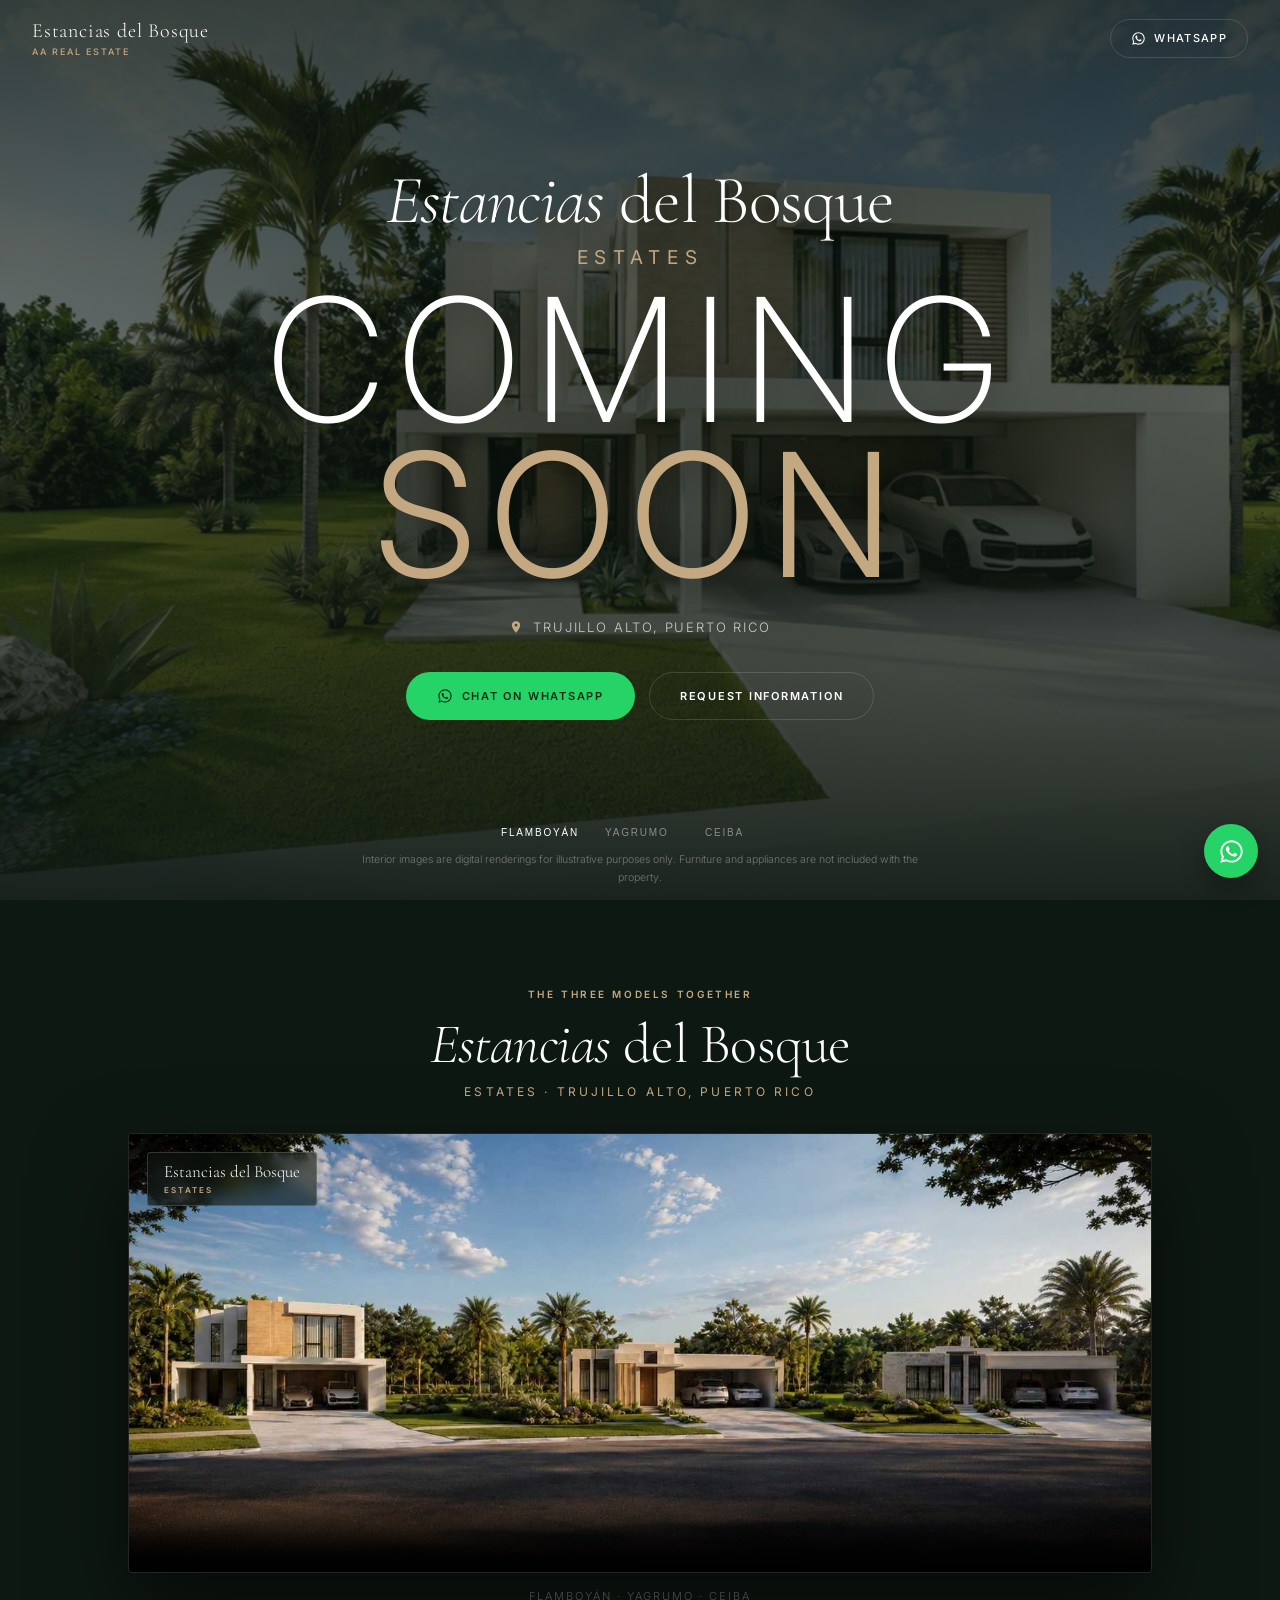
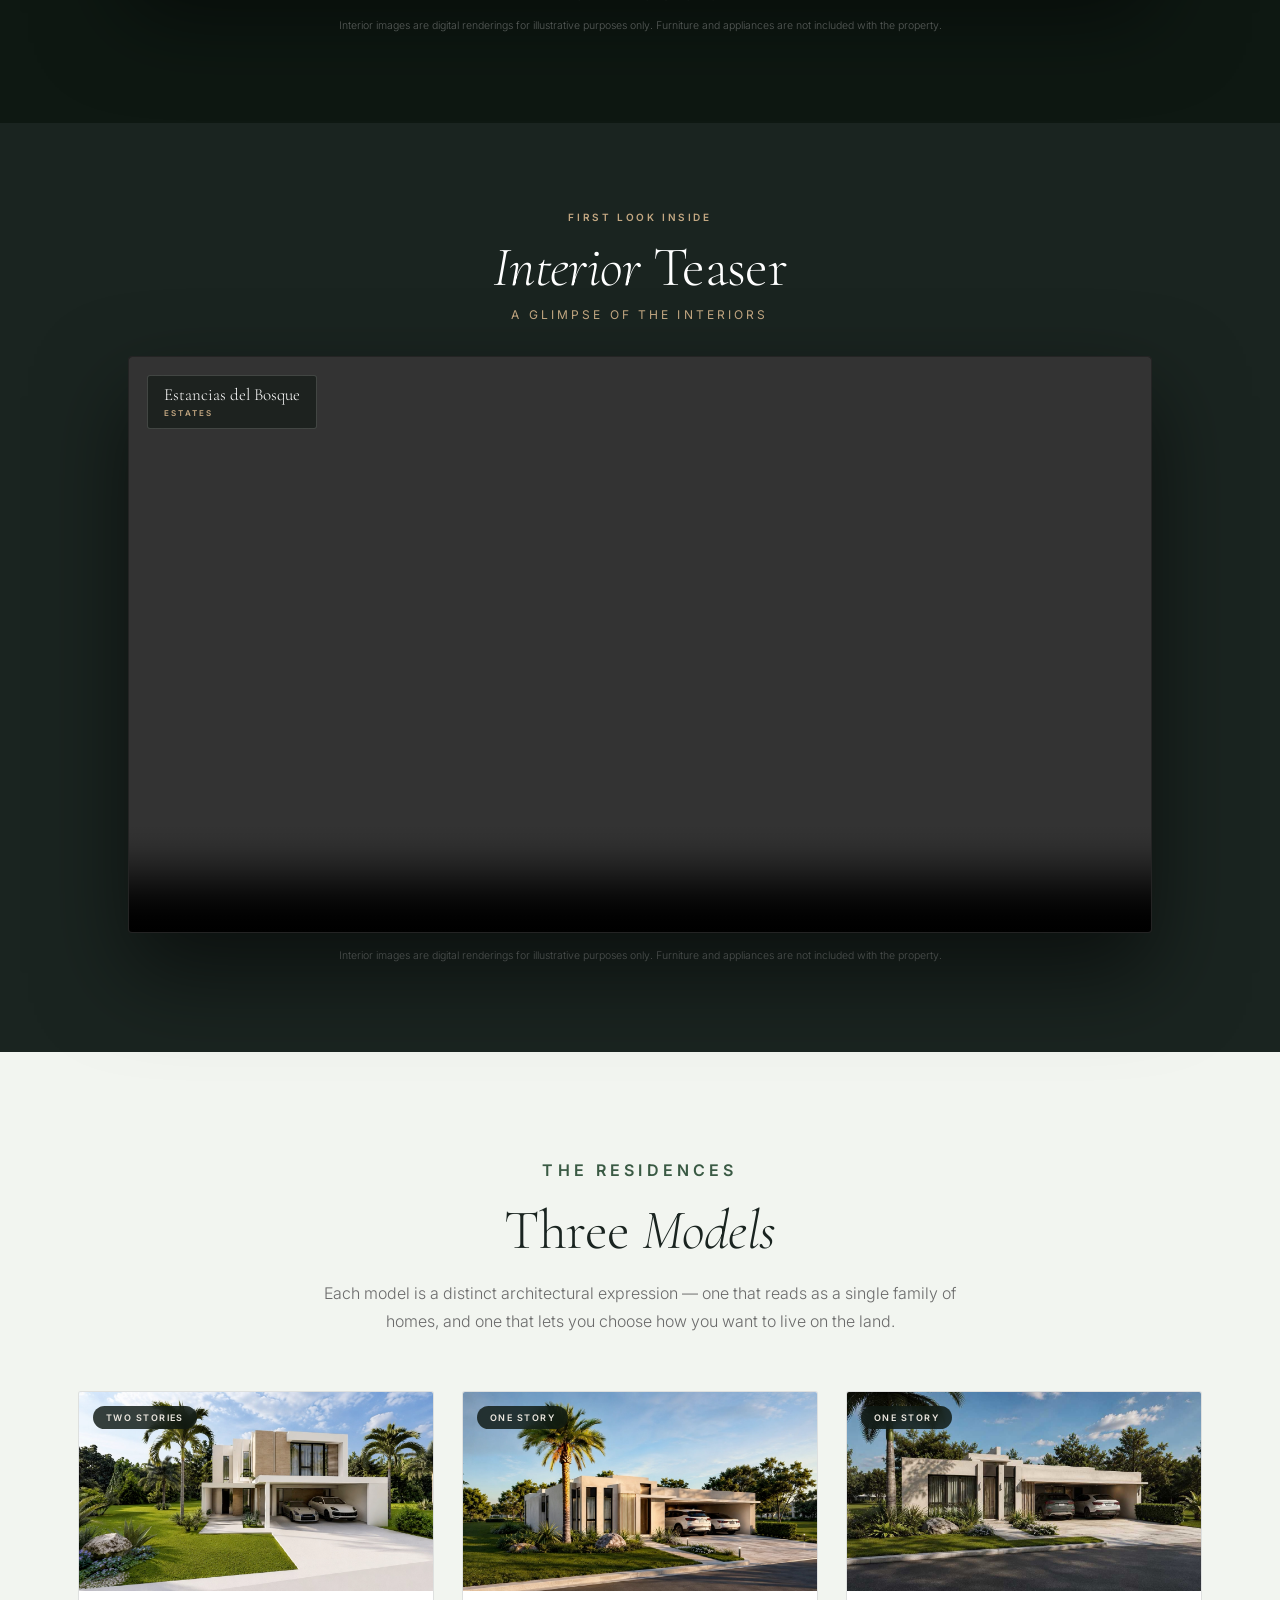
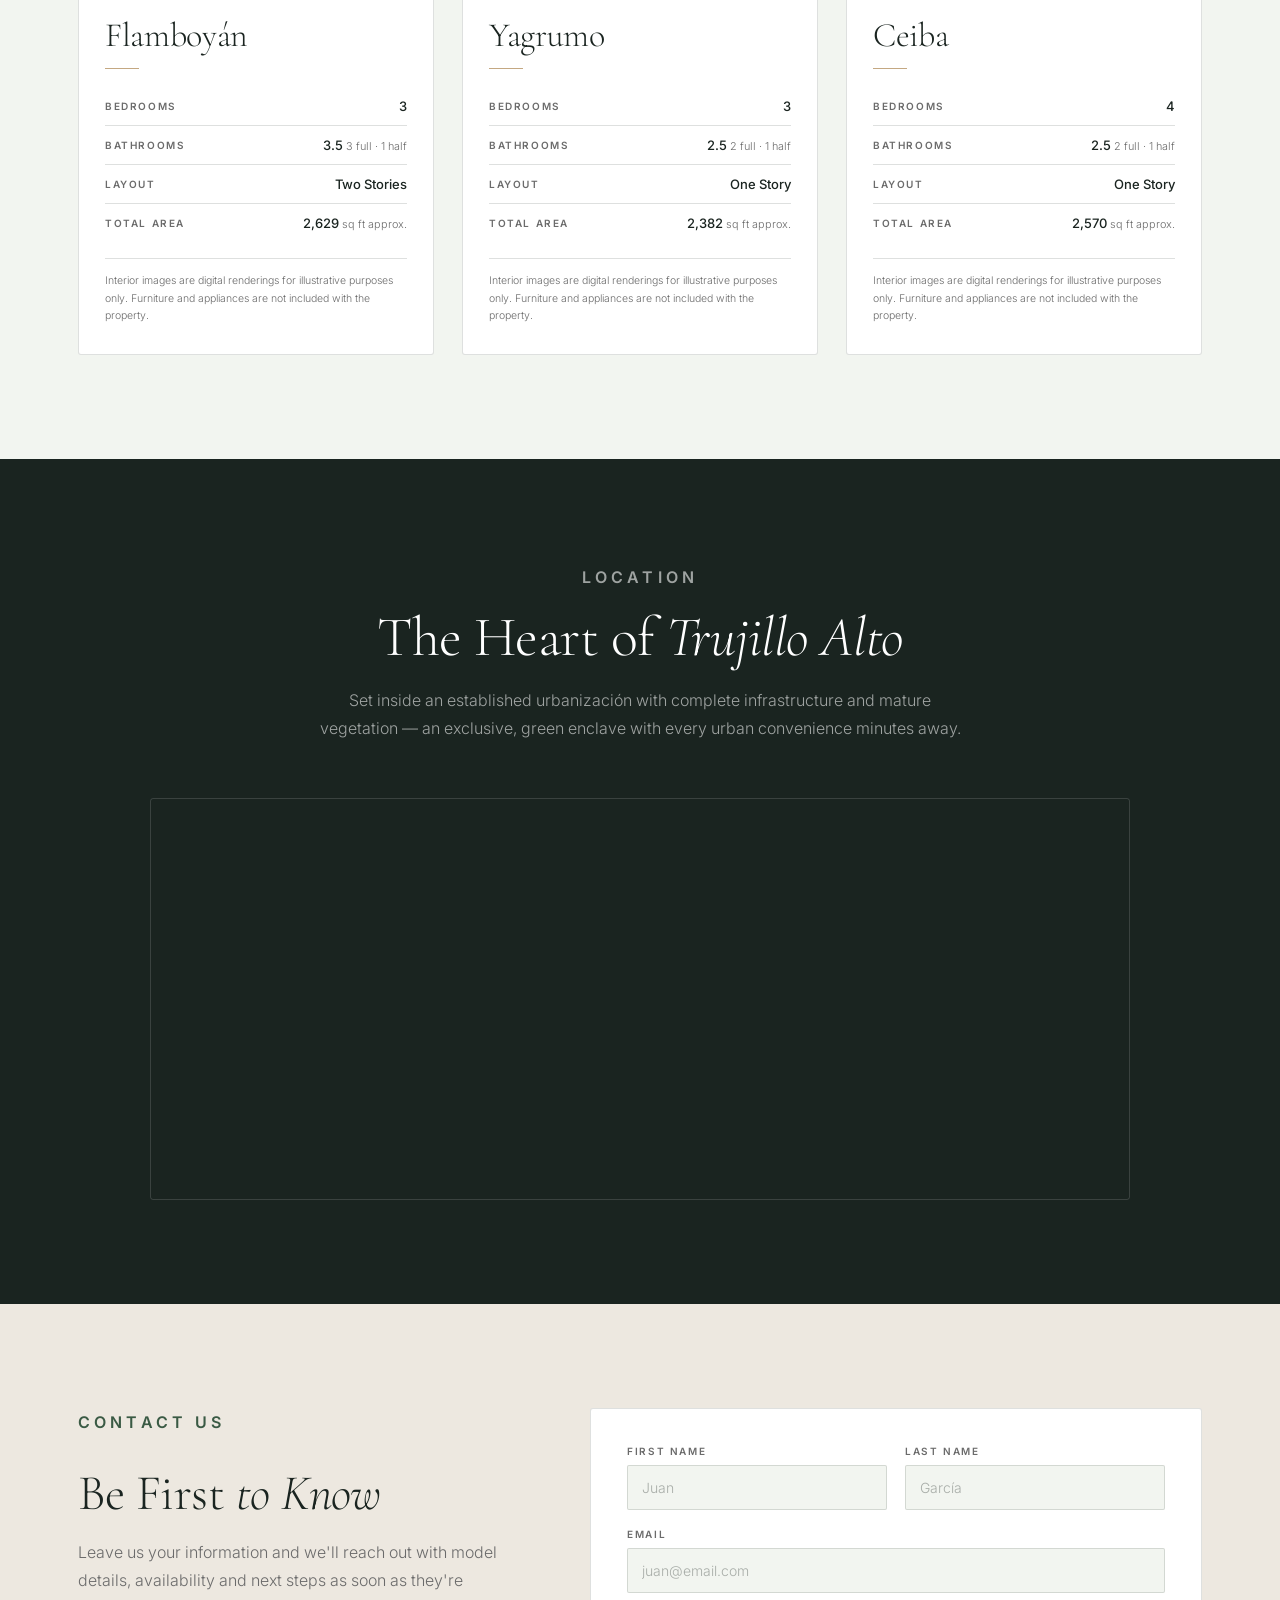
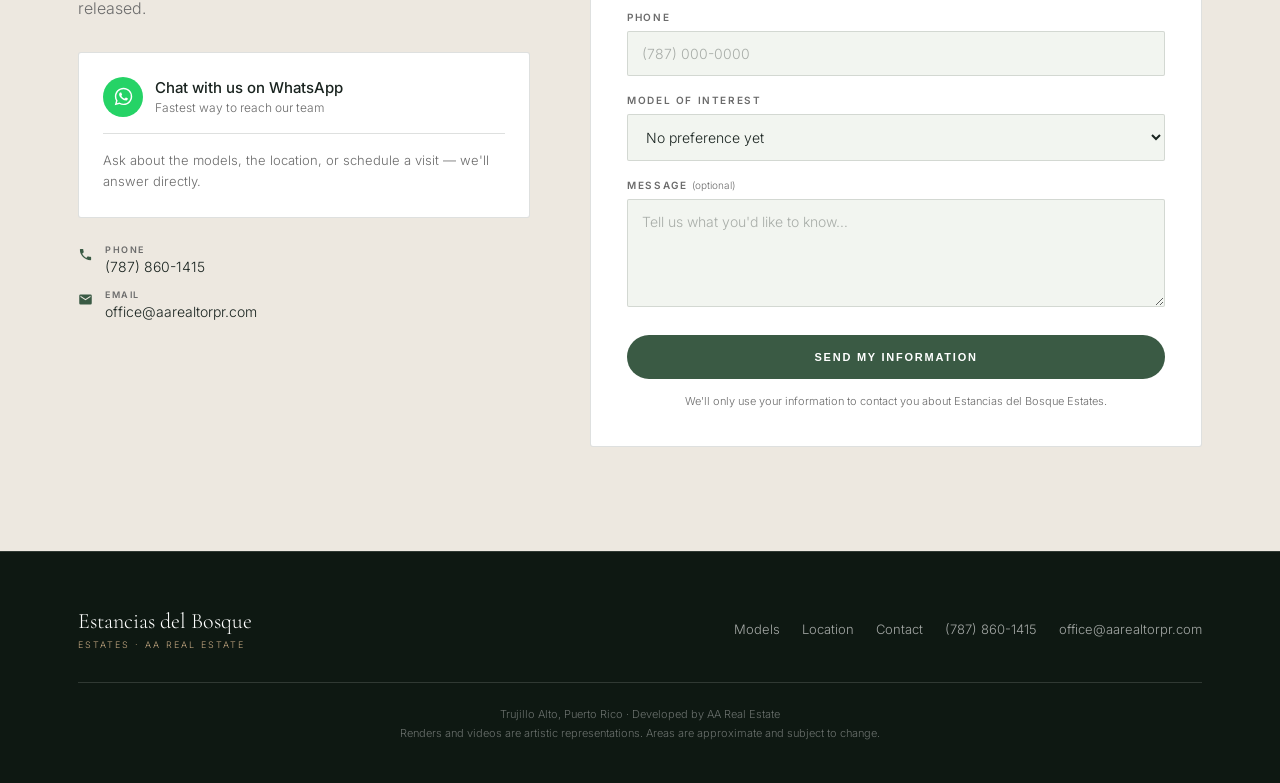
==== commit 4c47a542: "Restore model slideshow hero; Flamboyán 3.5 baths, Yagrumo/Ceiba 2.5 Brings back the Flamboyán → Yag" ====
--- a/index.html
+++ b/index.html
@@ -38,12 +38,18 @@
 
   <!-- ============ HERO ============ -->
   <header class="hero">
-    <!-- The three models, filmed together — the first thing you see. -->
-    <div class="hero-stage">
-      <video class="hero-bg-video" id="filmVideo" autoplay muted loop playsinline preload="auto"
-             poster="images/hero-poster.jpg" aria-hidden="true">
-        <source src="images/hero.mp4" type="video/mp4">
-      </video>
+    <!-- One house at a time — Flamboyán, Yagrumo, Ceiba — under a single big
+         COMING SOON. Exteriors only. -->
+    <div class="hero-stage" id="heroStage">
+      <div class="hero-slide is-active">
+        <img src="images/tour-two-story-poster.jpg" alt="Modelo Flamboyán — Estancias del Bosque Estates" />
+      </div>
+      <div class="hero-slide">
+        <img src="images/tour-single-story-poster.jpg" alt="Modelo Yagrumo — Estancias del Bosque Estates" loading="lazy" />
+      </div>
+      <div class="hero-slide">
+        <img src="images/ceiba-poster.jpg" alt="Modelo Ceiba — Estancias del Bosque Estates" loading="lazy" />
+      </div>
     </div>
     <div class="hero-veil"></div>
 
@@ -74,8 +80,55 @@
       </div>
     </div>
 
+    <!-- Which house is on screen, and manual control of the rotation. -->
+    <div class="hero-nav" id="heroNav" role="tablist" aria-label="Modelos">
+      <button type="button" class="hero-dot is-active" role="tab" aria-selected="true">
+        <span class="hero-dot-bar"></span>
+        <span class="hero-dot-name">Flamboyán</span>
+      </button>
+      <button type="button" class="hero-dot" role="tab" aria-selected="false">
+        <span class="hero-dot-bar"></span>
+        <span class="hero-dot-name">Yagrumo</span>
+      </button>
+      <button type="button" class="hero-dot" role="tab" aria-selected="false">
+        <span class="hero-dot-bar"></span>
+        <span class="hero-dot-name">Ceiba</span>
+      </button>
+    </div>
+
     <p class="media-note media-note--hero">Interior images are digital renderings for illustrative purposes only. Furniture and appliances are not included with the property.</p>
   </header>
+
+  <!-- ============ FILM ============ -->
+  <!-- The three models, filmed together. Framed (not full-bleed) so the full
+       composition stays visible — cropping would cut the side residences. -->
+  <section class="film">
+    <div class="hero-video-wrap">
+      <div class="film-head">
+        <p class="eyebrow">The three models together</p>
+        <h2 class="film-title">
+          <em>Estancias</em> del Bosque
+          <span class="film-title-sub">Estates · Trujillo Alto, Puerto Rico</span>
+        </h2>
+      </div>
+
+      <div class="hero-video-frame">
+        <!-- Marca sobre la toma: si alguien la comparte suelta, sigue diciendo
+             de qué proyecto es. -->
+        <span class="film-mark">
+          <span class="film-mark-main">Estancias del Bosque</span>
+          <span class="film-mark-sub">Estates</span>
+        </span>
+        <video id="filmVideo" controls autoplay muted loop playsinline preload="metadata"
+               poster="images/hero-poster.jpg">
+          <source src="images/hero.mp4" type="video/mp4">
+          Your browser does not support embedded video.
+        </video>
+      </div>
+      <p class="video-caption">Flamboyán · Yagrumo · Ceiba</p>
+      <p class="media-note media-note--on-dark media-note--center">Interior images are digital renderings for illustrative purposes only. Furniture and appliances are not included with the property.</p>
+    </div>
+  </section>
 
   <!-- ============ INTERIOR TEASER ============ -->
   <!-- First look inside. 16:9 source, so this frame overrides the wide
@@ -126,7 +179,7 @@
             <div class="model-rule"></div>
             <ul class="model-specs">
               <li><span class="k">Bedrooms</span><span class="v">3</span></li>
-              <li><span class="k">Bathrooms</span><span class="v">2.5 <small>2 full · 1 half</small></span></li>
+              <li><span class="k">Bathrooms</span><span class="v">3.5 <small>3 full · 1 half</small></span></li>
               <li><span class="k">Layout</span><span class="v">Two Stories</span></li>
               <li><span class="k">Total Area</span><span class="v">2,629 <small>sq ft approx.</small></span></li>
             </ul>
@@ -268,7 +321,7 @@
           <label for="model">Model of Interest</label>
           <select id="model" name="model">
             <option value="">No preference yet</option>
-            <option value="Flamboyán">Flamboyán — 3 bd · 2.5 ba · Two Stories</option>
+            <option value="Flamboyán">Flamboyán — 3 bd · 3.5 ba · Two Stories</option>
             <option value="Yagrumo">Yagrumo — 3 bd · 2.5 ba · One Story</option>
             <option value="Ceiba">Ceiba — 4 bd · 2.5 ba · One Story</option>
           </select>
--- a/css/landing.css
+++ b/css/landing.css
@@ -115,22 +115,31 @@
   overflow: hidden;
 }
 
-/* The three models on film, full-bleed behind the copy. */
+/* One house at a time, crossfading behind the copy. */
 .hero-stage { position: absolute; inset: 0; }
-.hero-bg-video {
+.hero-slide {
+  position: absolute;
+  inset: 0;
+  opacity: 0;
+  transition: opacity 1.4s ease;
+}
+.hero-slide.is-active { opacity: 1; }
+.hero-slide img {
   width: 100%; height: 100%;
   object-fit: cover;
-  display: block;
-}
-
-/* Legibility over the film without hiding it — the video is the main event,
-   so the veil only weighs the top (nav) and bottom (buttons, note). */
+  transform: scale(1.04);
+  transition: transform 7s ease-out;
+}
+.hero-slide.is-active img { transform: scale(1); }
+
+/* Legibility over any of the three renders — they're bright skies on top and
+   pale driveways at the bottom, so both ends need weight. */
 .hero-veil {
   position: absolute;
   inset: 0;
   background:
-    linear-gradient(to bottom, rgba(14,24,18,0.60) 0%, rgba(14,24,18,0.28) 30%, rgba(14,24,18,0.36) 65%, rgba(14,24,18,0.85) 100%),
-    radial-gradient(60% 40% at 50% 48%, rgba(14,24,18,0.30), transparent 75%);
+    linear-gradient(to bottom, rgba(14,24,18,0.82) 0%, rgba(14,24,18,0.62) 38%, rgba(14,24,18,0.74) 72%, rgba(14,24,18,0.94) 100%),
+    radial-gradient(70% 55% at 50% 45%, rgba(14,24,18,0.30), transparent 75%);
   pointer-events: none;
 }
 
@@ -192,7 +201,47 @@
   margin-top: 34px;
 }
 
-/* ---------- FILM (shared by the teaser) ---------- */
+/* ---------- HERO SLIDE NAV ---------- */
+.hero-nav {
+  position: absolute;
+  left: 0; right: 0;
+  bottom: 62px;
+  display: flex;
+  justify-content: center;
+  gap: 26px;
+  padding: 0 20px;
+}
+.hero-dot {
+  display: flex;
+  flex-direction: column;
+  gap: 8px;
+  padding: 0;
+  background: none;
+  border: 0;
+  cursor: pointer;
+  min-width: 74px;
+}
+.hero-dot-bar {
+  display: block;
+  height: 2px;
+  background: rgba(255,255,255,0.28);
+  transition: background .4s ease;
+}
+.hero-dot-name {
+  font-size: 10px;
+  font-weight: 500;
+  letter-spacing: 0.18em;
+  text-transform: uppercase;
+  color: rgba(255,255,255,0.46);
+  transition: color .4s ease;
+}
+.hero-dot:hover .hero-dot-bar,
+.hero-dot.is-active .hero-dot-bar { background: var(--caramel); }
+.hero-dot:hover .hero-dot-name,
+.hero-dot.is-active .hero-dot-name { color: var(--white); }
+
+/* ---------- FILM ---------- */
+.film { background: var(--dark); }
 
 .film-head { text-align: center; margin-bottom: 34px; }
 .film-title {
@@ -605,6 +654,10 @@
   .hero-brand { font-size: clamp(24px, 7.4vw, 34px); margin-bottom: 12px; }
   .hero-brand-sub { letter-spacing: 0.28em; margin-top: 8px; }
   .hero-coming { letter-spacing: 0.06em; margin-bottom: 20px; }
+  /* Por encima del botón flotante de WhatsApp — abajo le tapaba "Ceiba". */
+  .hero-nav { gap: 12px; bottom: 84px; }
+  .hero-dot { min-width: 0; flex: 1; }
+  .hero-dot-name { font-size: 9px; letter-spacing: 0.12em; }
   .hero-video-wrap { padding: 64px 20px; }
   .film-head { margin-bottom: 24px; }
   .film-mark { top: 10px; left: 10px; padding: 7px 11px; }
@@ -621,4 +674,7 @@
 @media (prefers-reduced-motion: reduce) {
   html { scroll-behavior: auto; }
   .fade-up { opacity: 1; transform: none; transition: none; }
-}
+  /* The rotation is paused in JS too — this kills the crossfade/zoom as well. */
+  .hero-slide { transition: none; }
+  .hero-slide img { transition: none; transform: none; }
+}
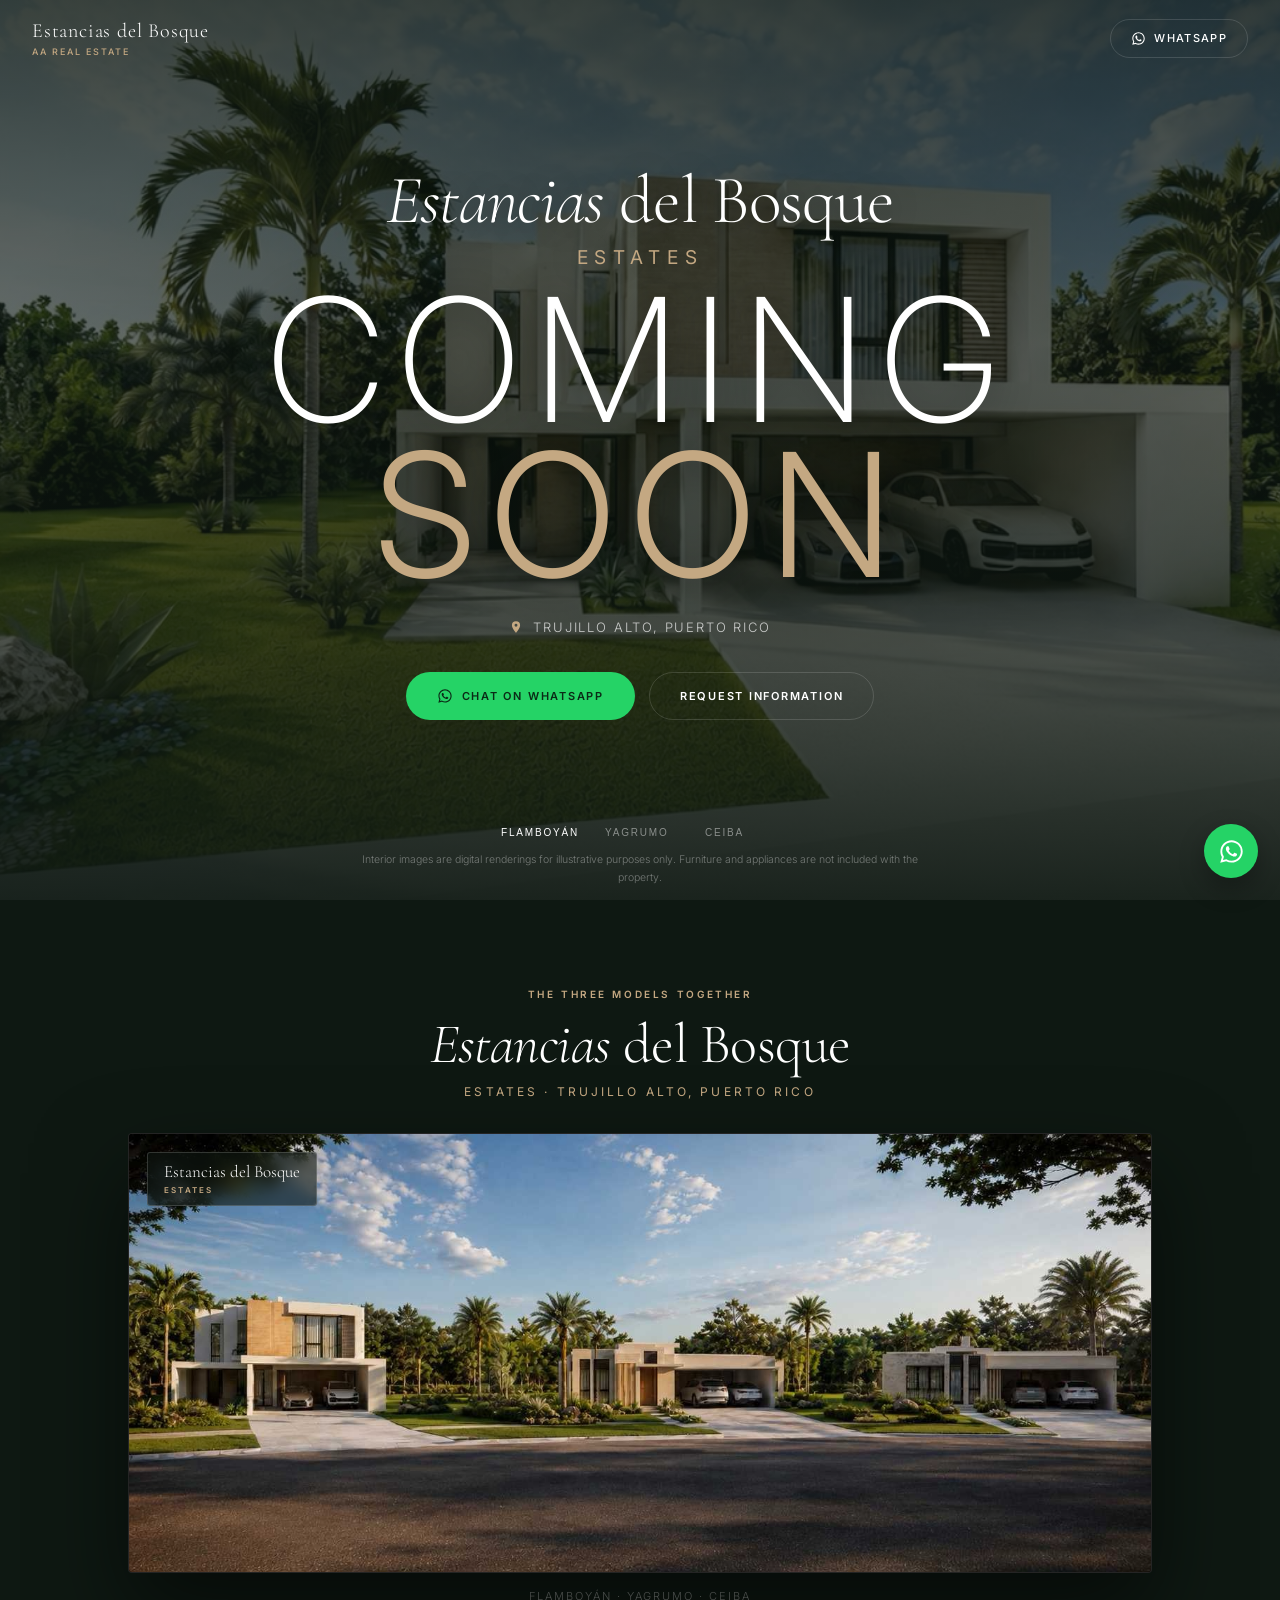
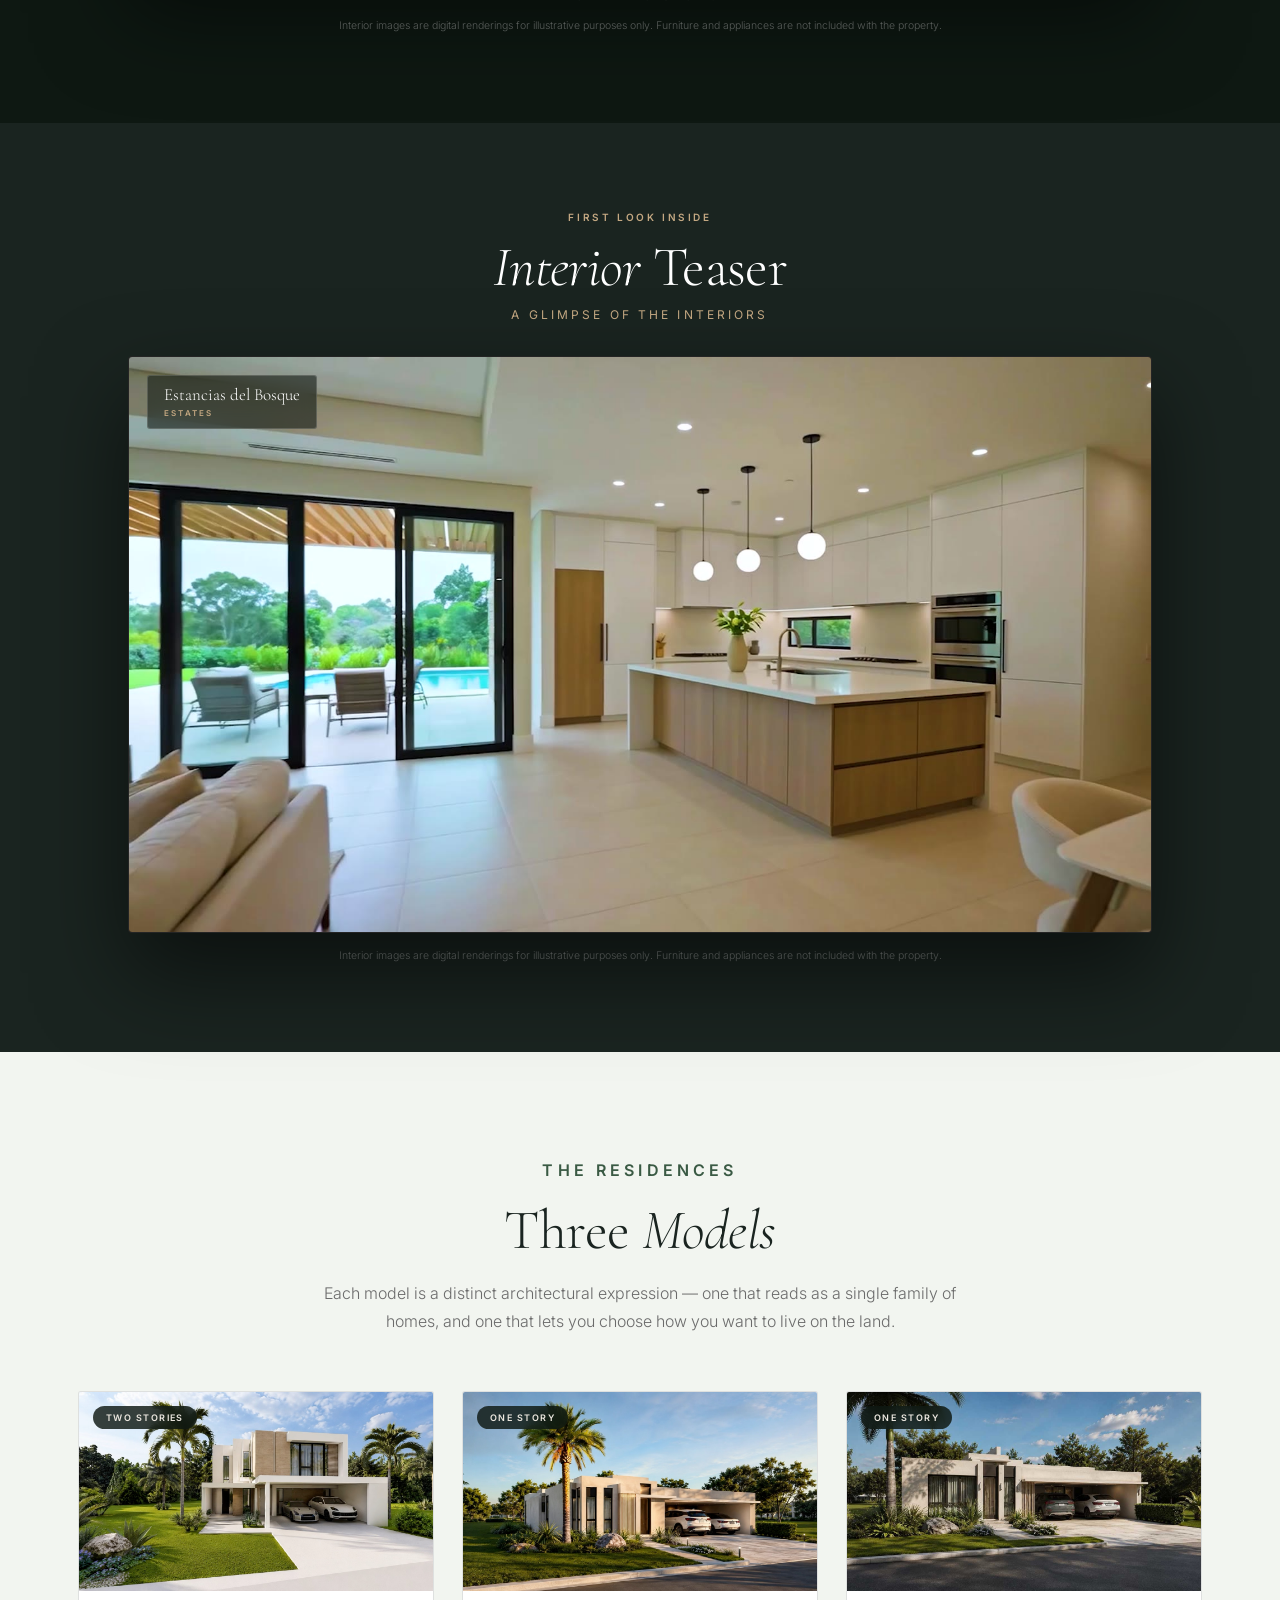
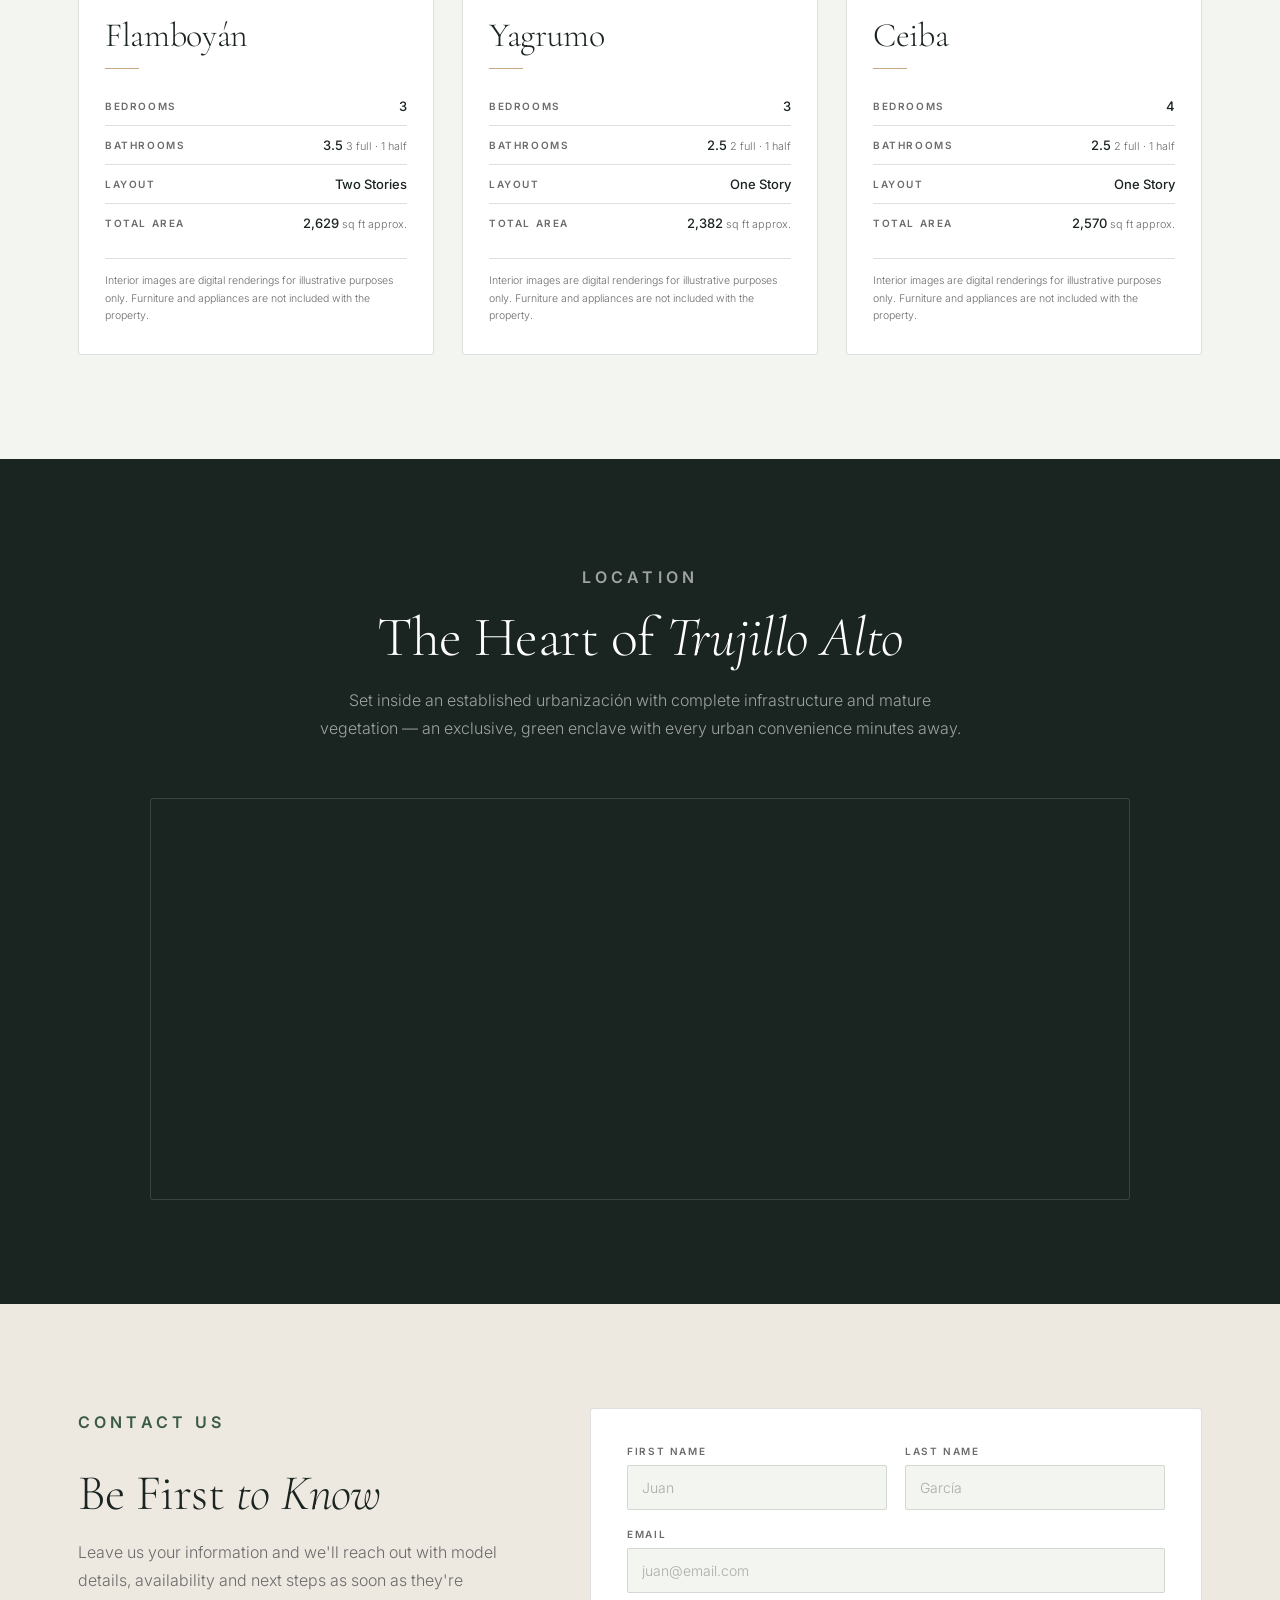
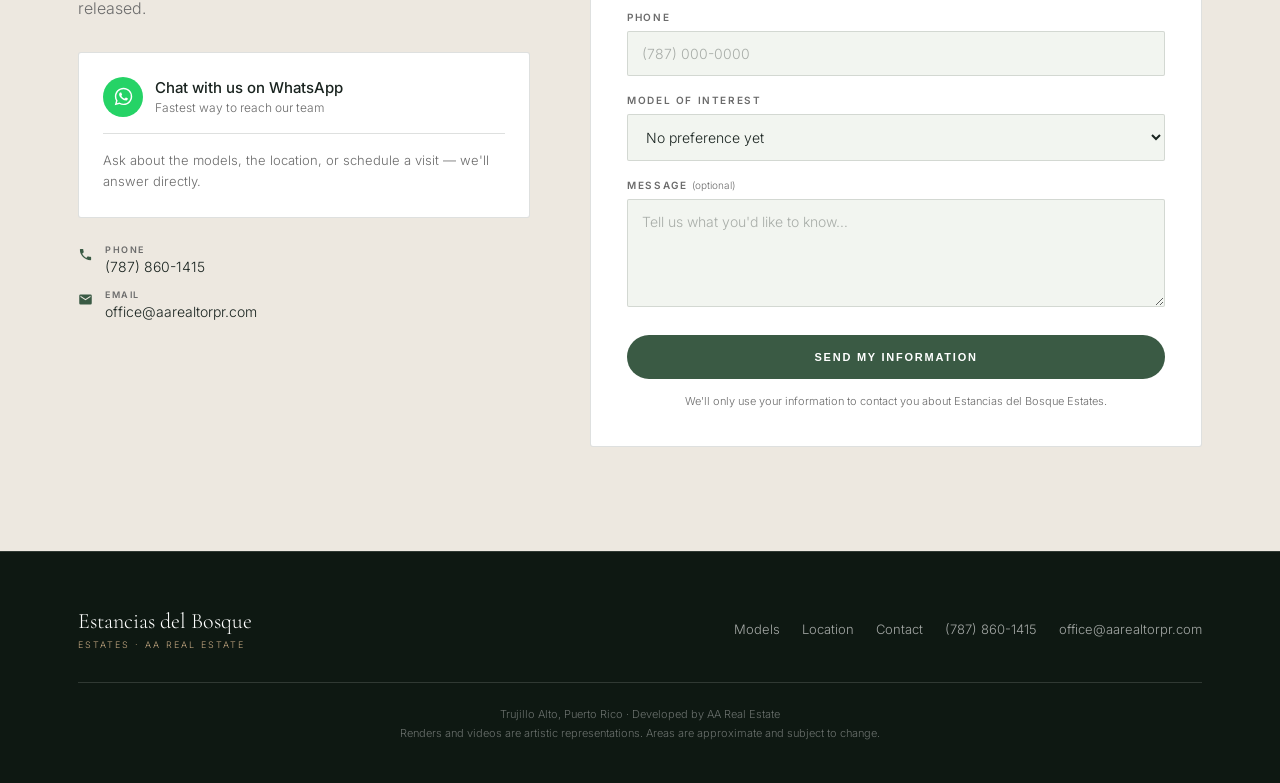
==== commit 6a304dc6: "Videos play as background: no controls, no PiP/cast, not clickable Adds a poster for the interior te" ====
--- a/index.html
+++ b/index.html
@@ -119,7 +119,8 @@
           <span class="film-mark-main">Estancias del Bosque</span>
           <span class="film-mark-sub">Estates</span>
         </span>
-        <video id="filmVideo" controls autoplay muted loop playsinline preload="metadata"
+        <video id="filmVideo" autoplay muted loop playsinline preload="metadata"
+               disablepictureinpicture disableremoteplayback aria-hidden="true"
                poster="images/hero-poster.jpg">
           <source src="images/hero.mp4" type="video/mp4">
           Your browser does not support embedded video.
@@ -148,7 +149,9 @@
           <span class="film-mark-main">Estancias del Bosque</span>
           <span class="film-mark-sub">Estates</span>
         </span>
-        <video id="teaserVideo" controls autoplay muted loop playsinline preload="metadata">
+        <video id="teaserVideo" autoplay muted loop playsinline preload="metadata"
+               disablepictureinpicture disableremoteplayback aria-hidden="true"
+               poster="images/interior-teaser-poster.jpg">
           <source src="images/interior-teaser.mp4" type="video/mp4">
           Your browser does not support embedded video.
         </video>
--- a/css/landing.css
+++ b/css/landing.css
@@ -327,7 +327,9 @@
   box-shadow: 0 40px 90px rgba(0,0,0,0.55);
   background: #000;
 }
+/* Background-style playback: no controls, nothing to click or long-press. */
 .hero-video-frame video {
+  pointer-events: none;
   display: block;
   width: 100%;
   height: auto;
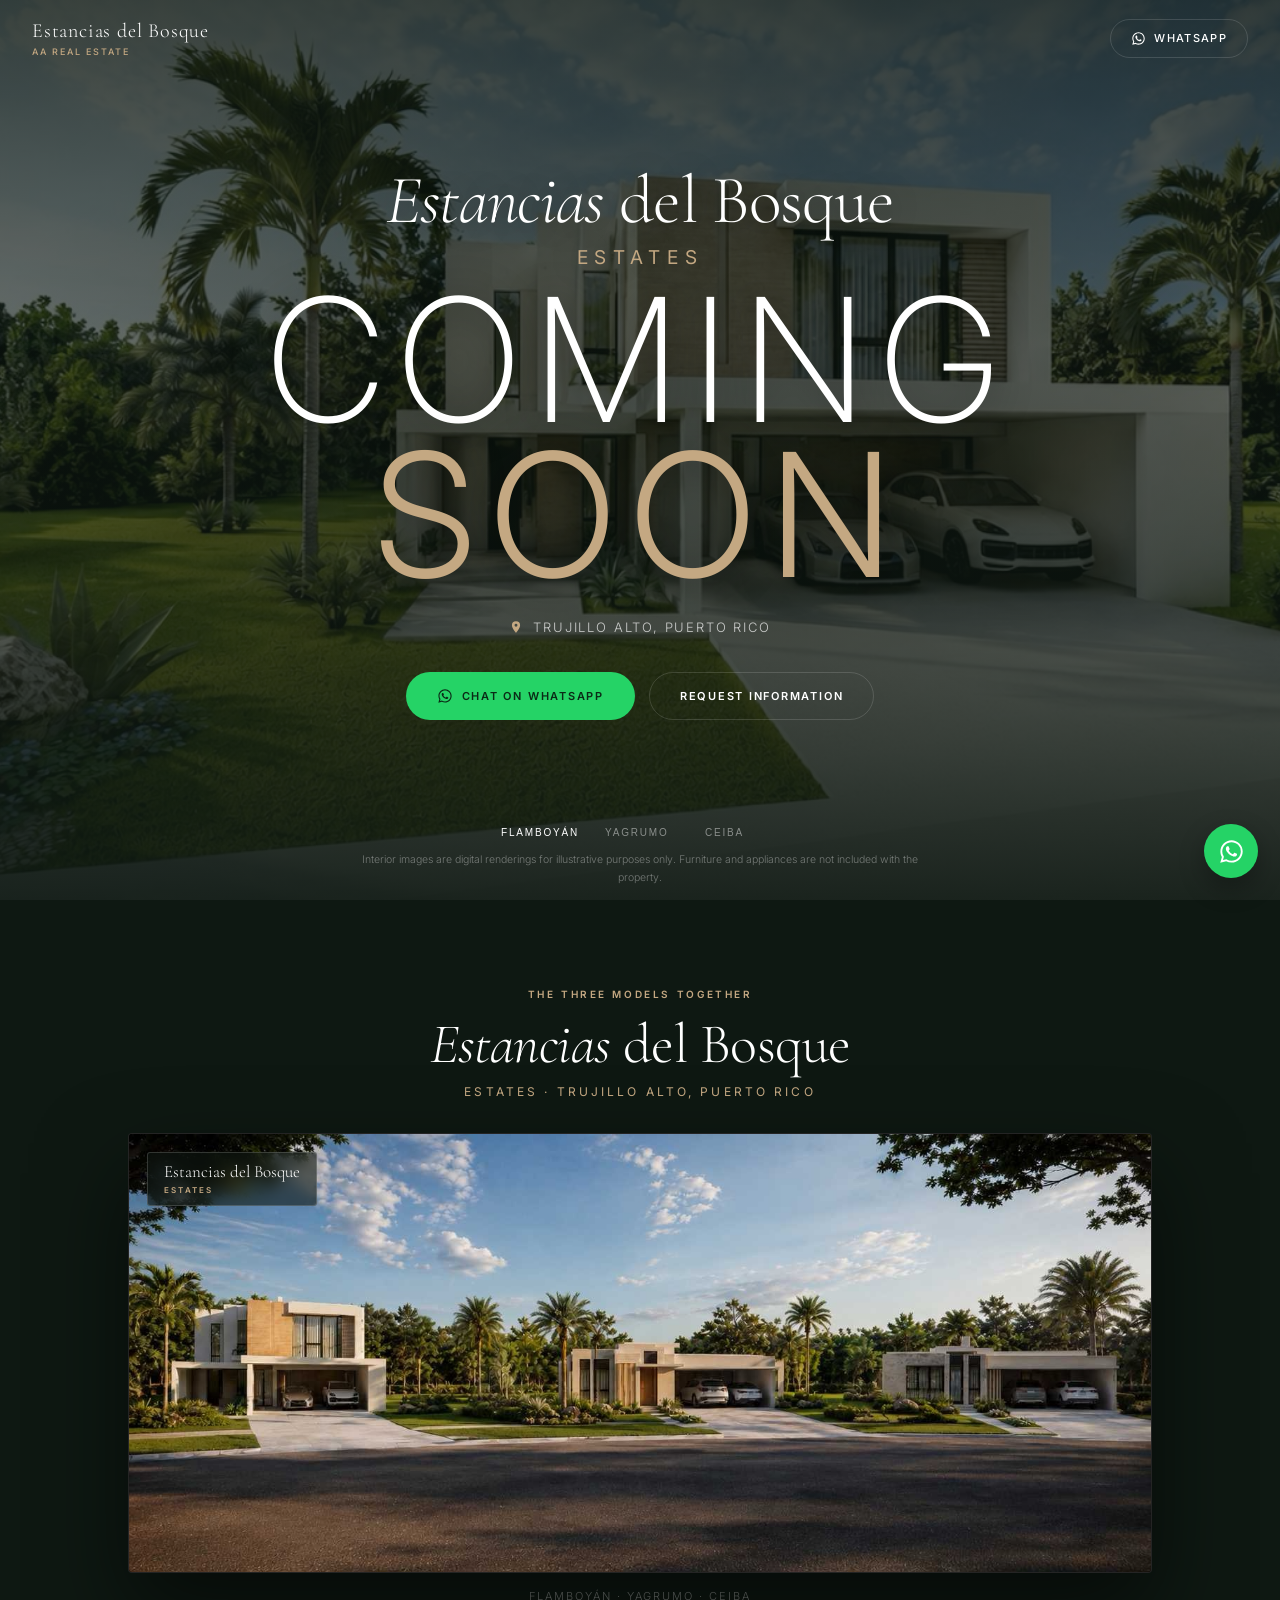
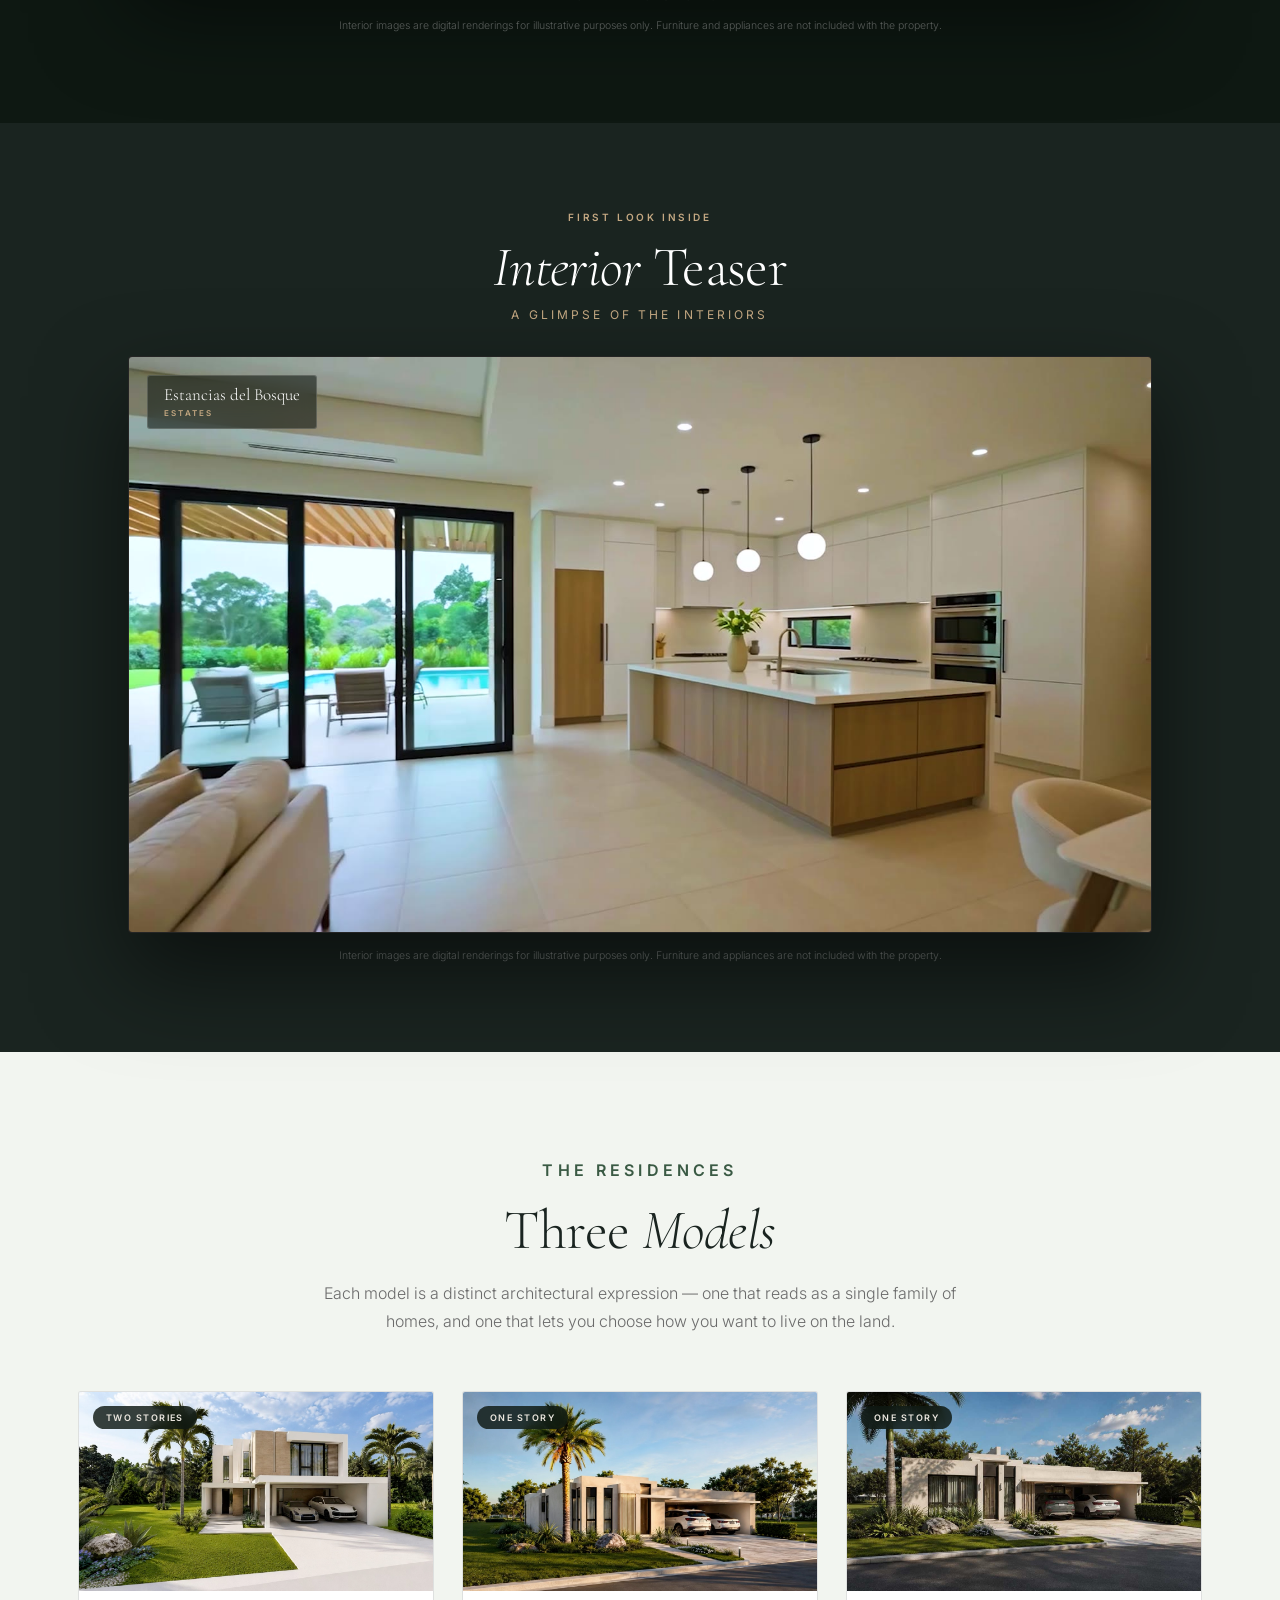
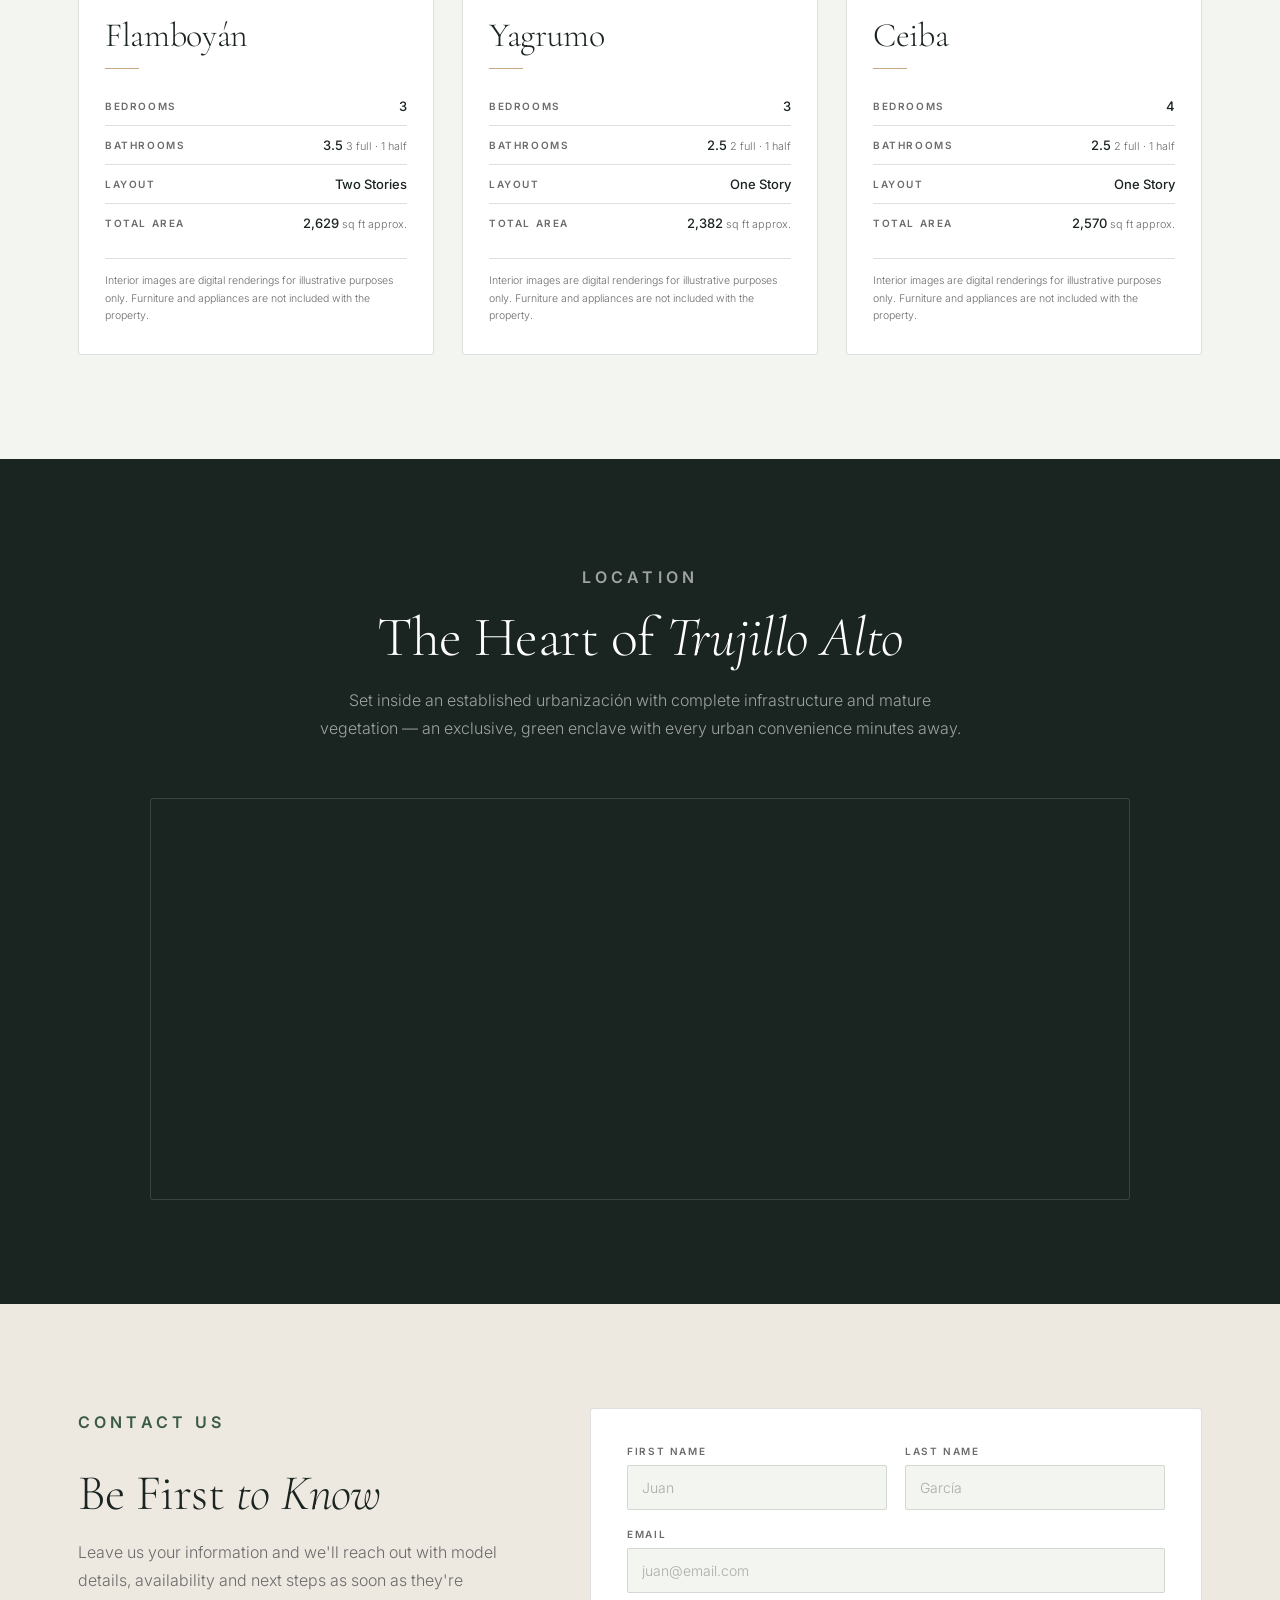
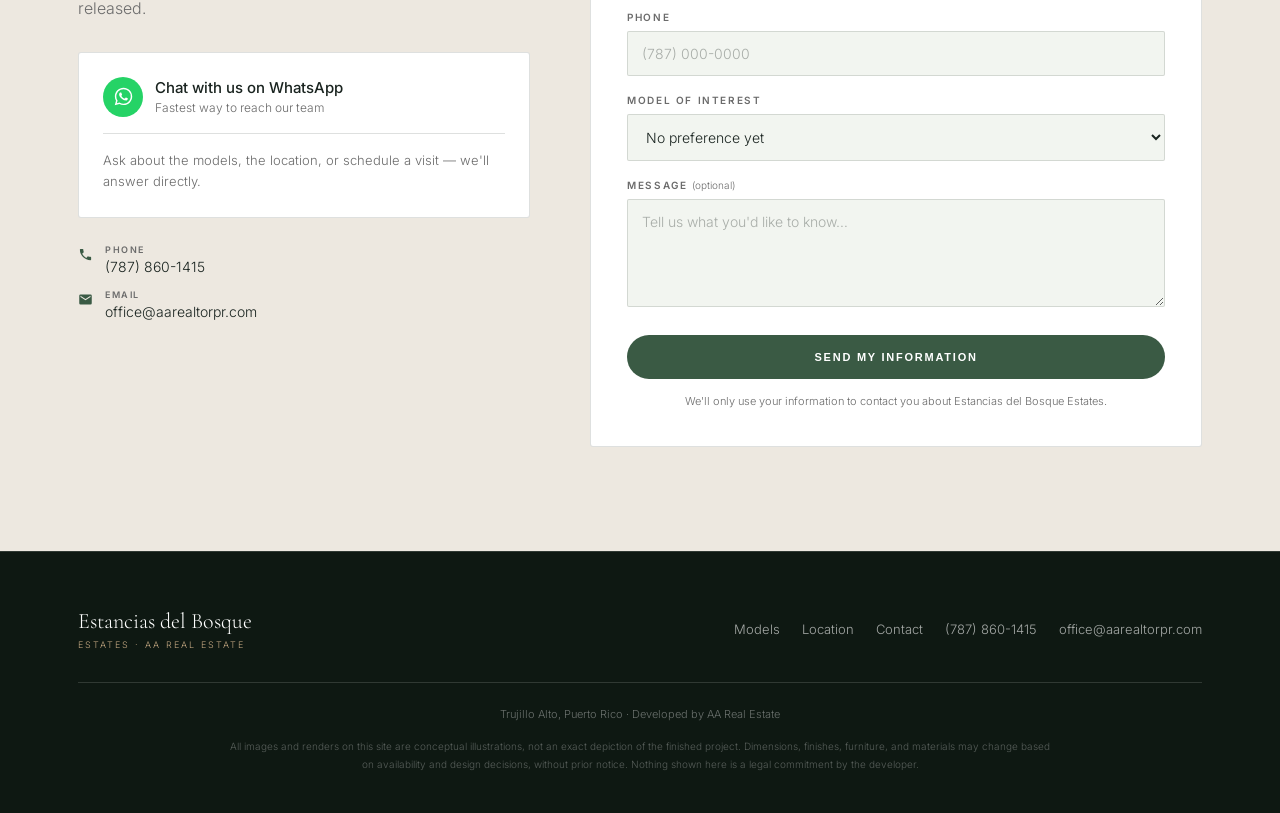
==== commit 1e10af18: "Add legal disclaimer on conceptual renders to site footers Images and renders are conceptual illustr" ====
--- a/index.html
+++ b/index.html
@@ -359,8 +359,12 @@
         </div>
       </div>
       <p class="footer-note">
-        Trujillo Alto, Puerto Rico · Developed by AA Real Estate<br />
-        Renders and videos are artistic representations. Areas are approximate and subject to change.
+        Trujillo Alto, Puerto Rico · Developed by AA Real Estate
+      </p>
+      <p class="footer-disclaimer">
+        All images and renders on this site are conceptual illustrations, not an exact depiction of the
+        finished project. Dimensions, finishes, furniture, and materials may change based on availability
+        and design decisions, without prior notice. Nothing shown here is a legal commitment by the developer.
       </p>
     </div>
   </footer>
--- a/css/landing.css
+++ b/css/landing.css
@@ -619,6 +619,17 @@
   color: rgba(255,255,255,0.38);
   text-align: center;
   line-height: 1.7;
+}
+
+.footer-disclaimer {
+  margin-top: 14px;
+  max-width: 820px;
+  margin-left: auto;
+  margin-right: auto;
+  font-size: 10px;
+  color: rgba(255,255,255,0.3);
+  text-align: center;
+  line-height: 1.75;
 }
 
 /* ---------- WHATSAPP FLOAT ---------- */
